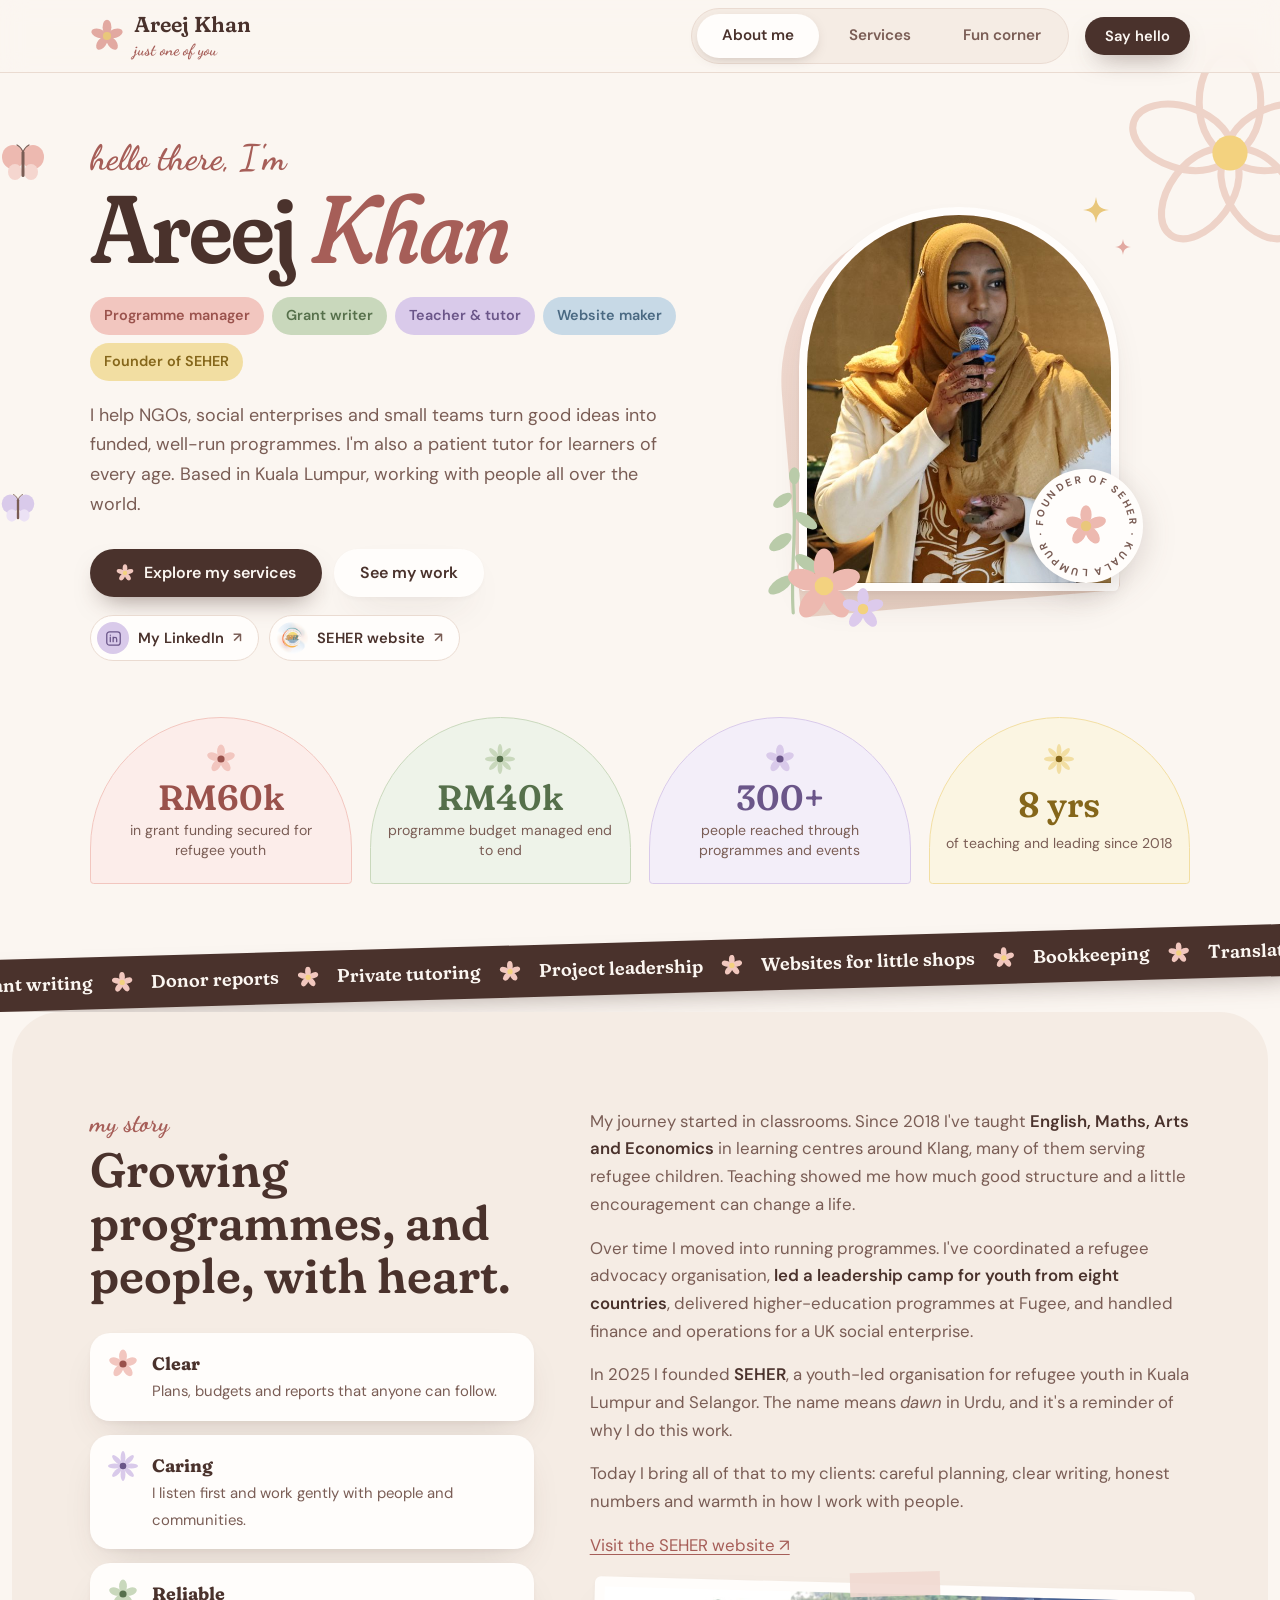
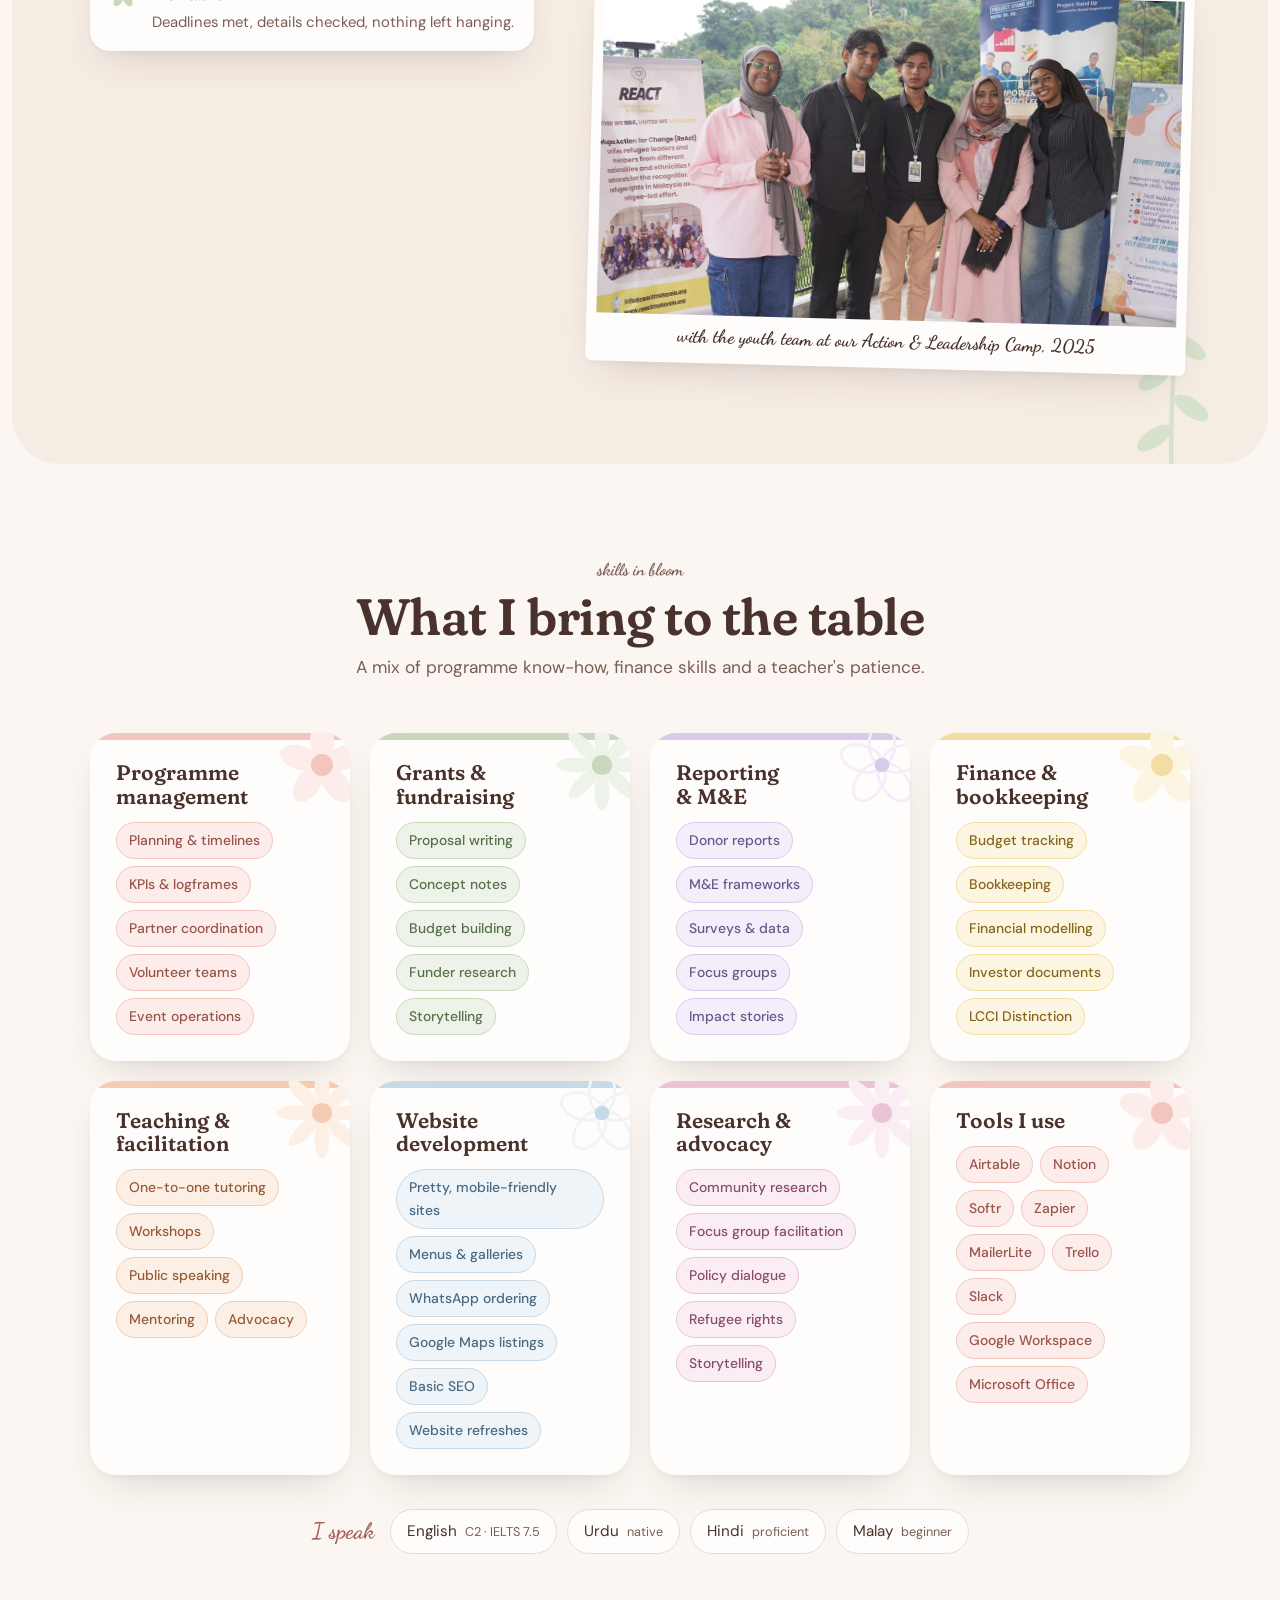
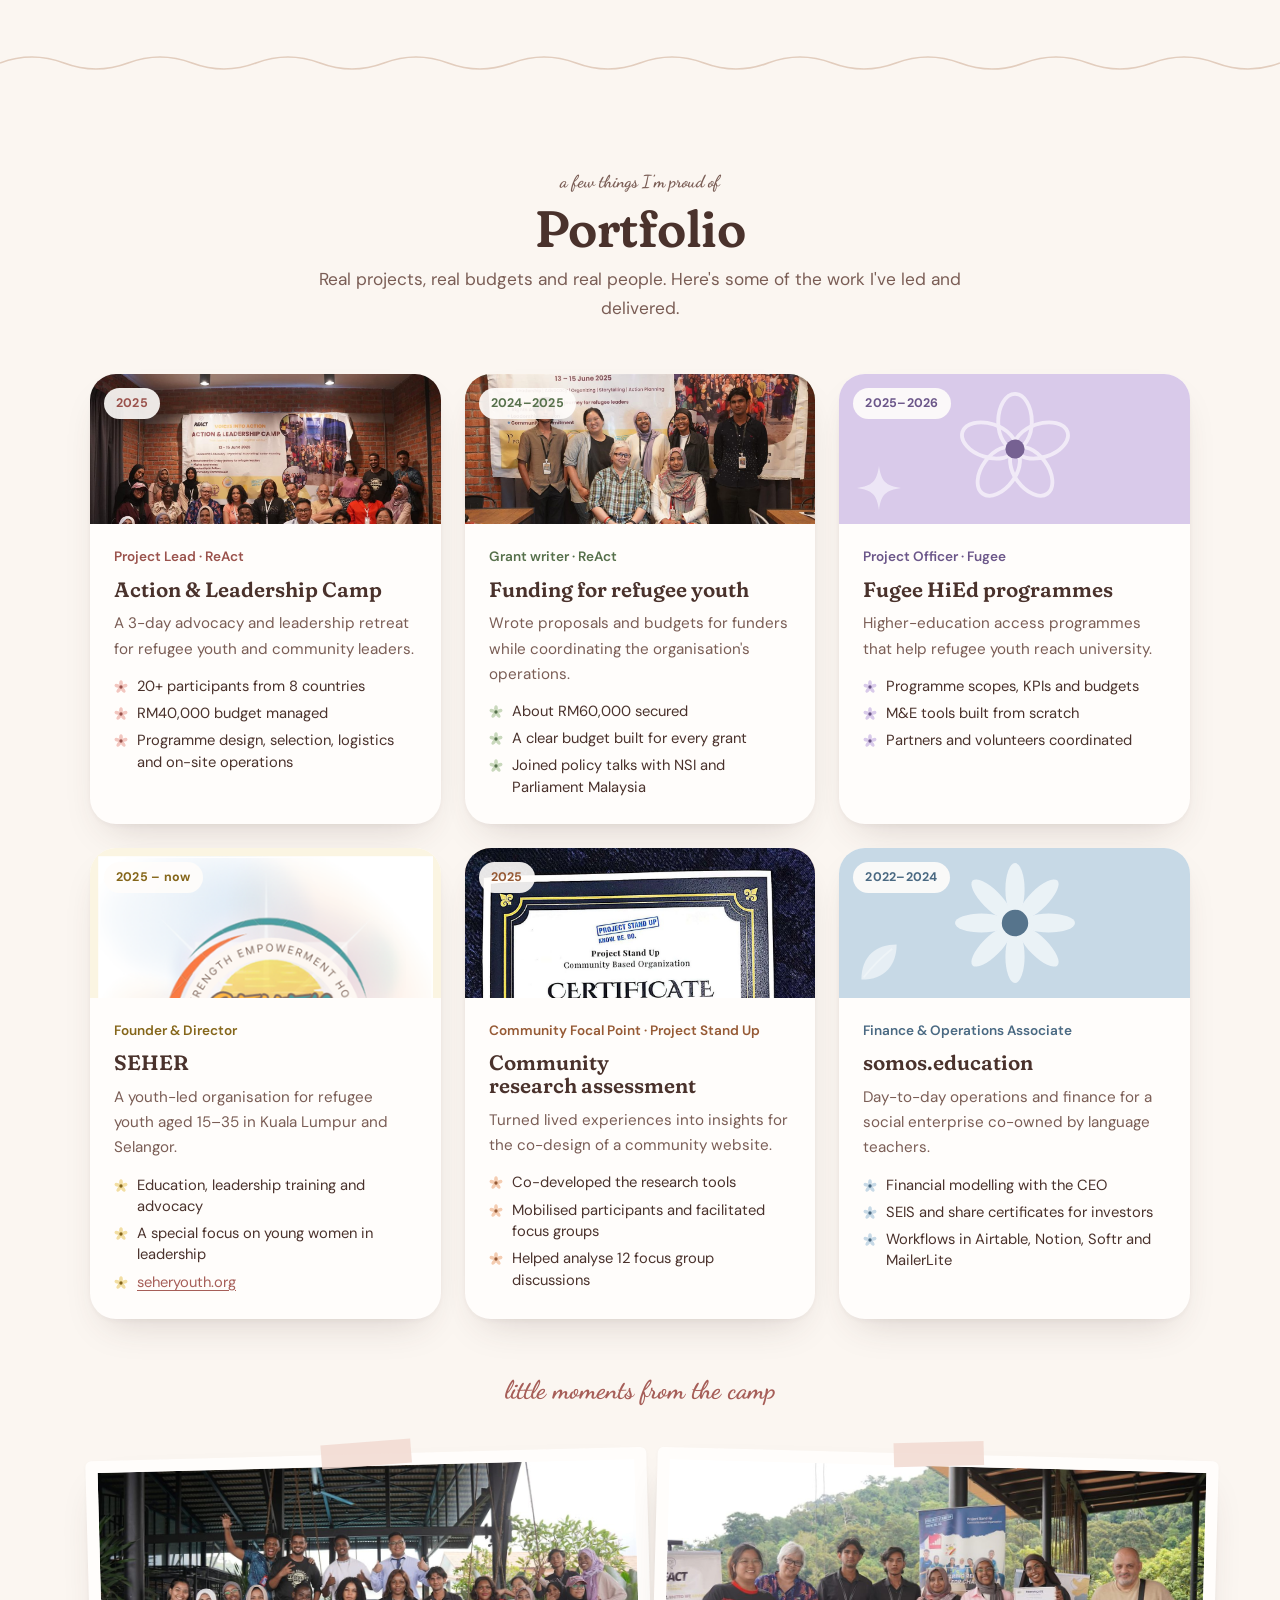
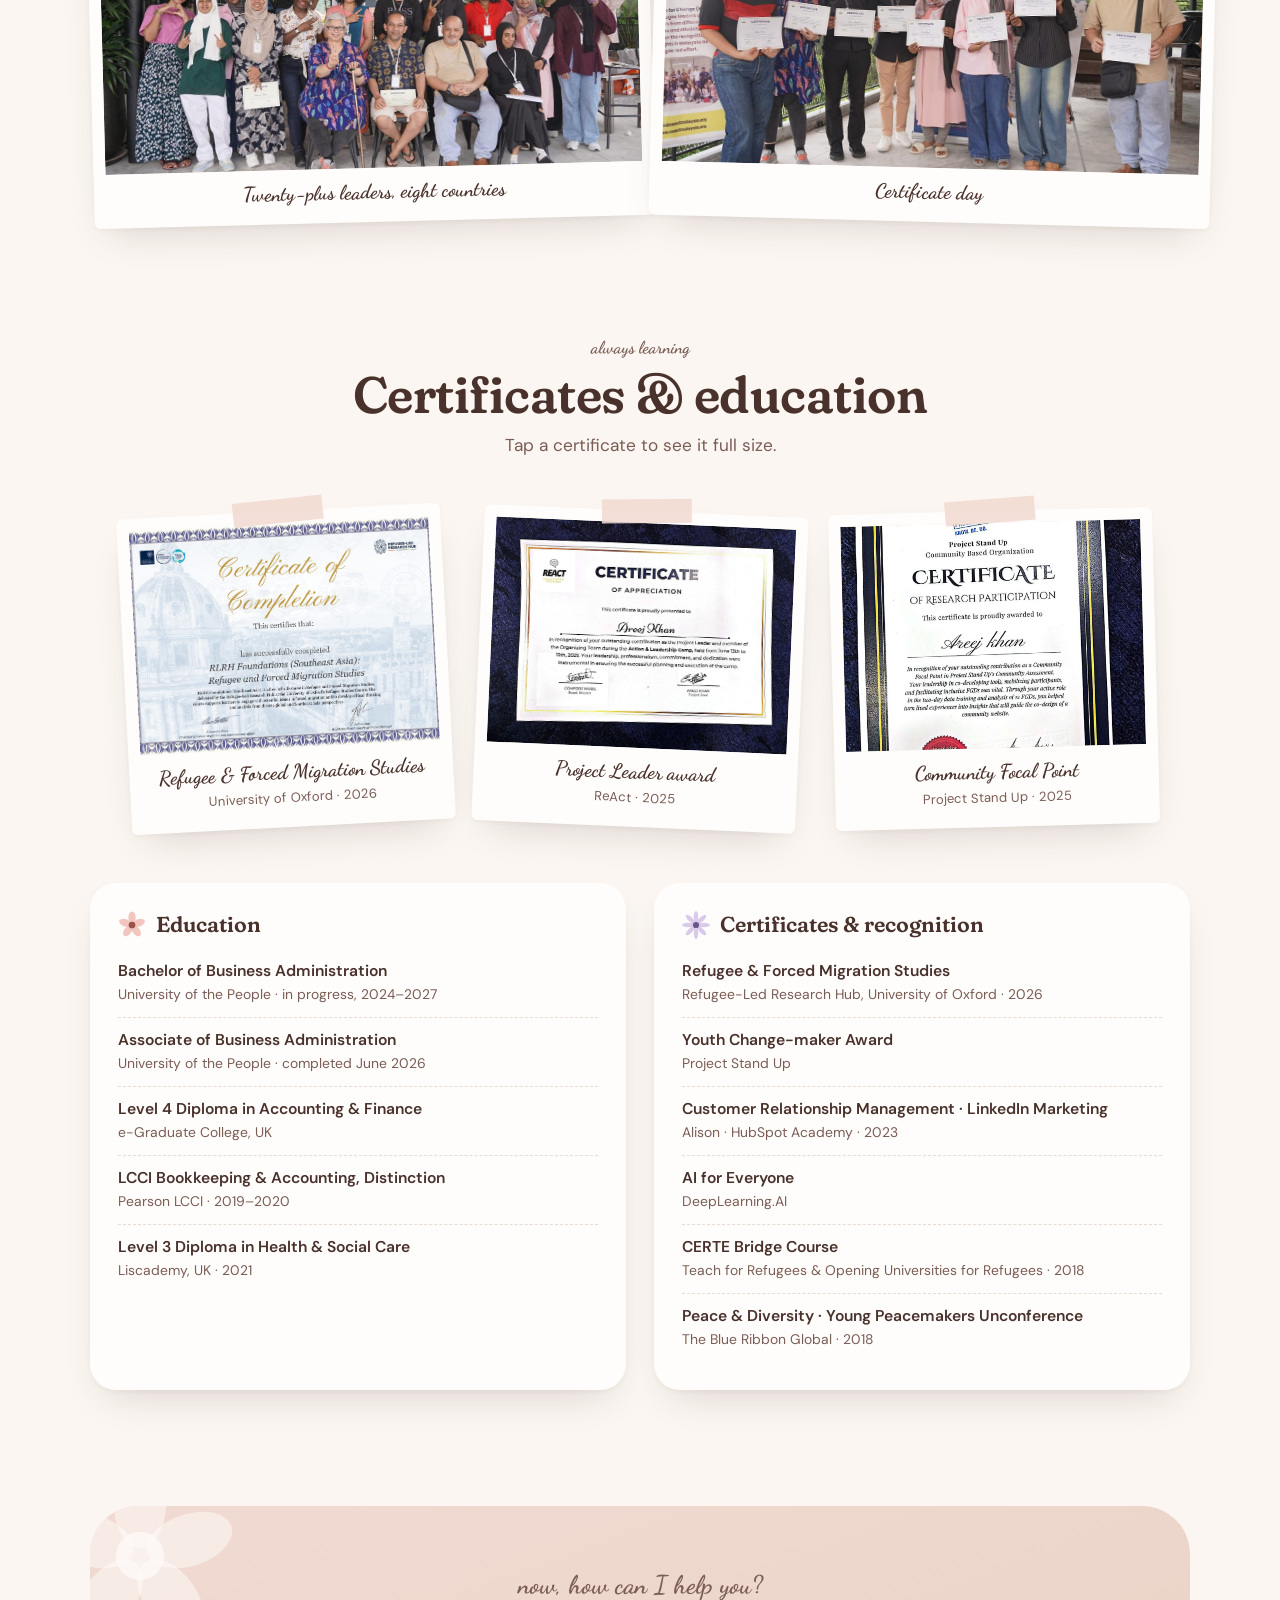
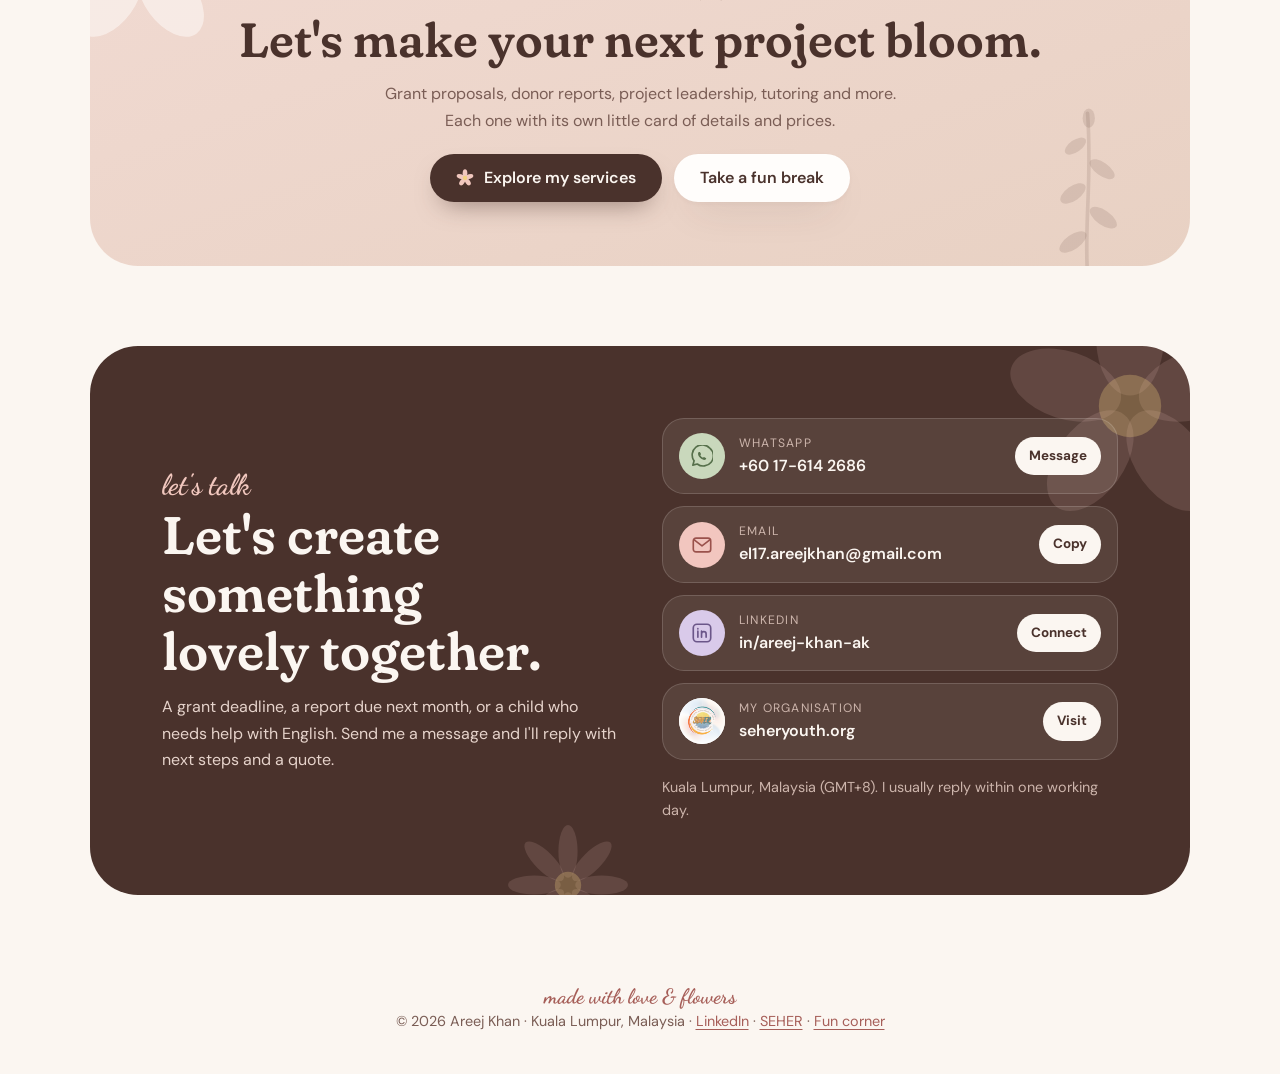
==== index.html @ bcd816f8 "Launch personal website: About, Services and Fun Corner Floral, nude-toned personal brand site with " ====
<!doctype html>
<html lang="en">
<head>
<meta charset="utf-8">
<meta name="viewport" content="width=device-width, initial-scale=1, viewport-fit=cover">
<title>Areej Khan</title>
<meta name="description" content="Areej Khan: programme manager, grant writer and tutor. Grant proposals, donor reports, contract project leadership, operations, websites and private tutoring. Based in Kuala Lumpur, working worldwide. Prices in RM and USD.">
<meta property="og:title" content="Areej Khan | Programmes, Proposals &amp; Tutoring">
<meta property="og:description" content="Grant proposals, donor reports, project leadership, websites and private tutoring. Prices in RM and USD.">
<meta property="og:image" content="https://helloonegirl.github.io/assets/areej-khan.jpg">
<meta property="og:url" content="https://helloonegirl.github.io/">
<link rel="icon" href="data:image/svg+xml,%3Csvg xmlns='http://www.w3.org/2000/svg' viewBox='0 0 100 100'%3E%3Cg fill='%23E2A9A1'%3E%3Cellipse cx='50' cy='24' rx='13' ry='22'/%3E%3Cellipse cx='50' cy='24' rx='13' ry='22' transform='rotate(72 50 50)'/%3E%3Cellipse cx='50' cy='24' rx='13' ry='22' transform='rotate(144 50 50)'/%3E%3Cellipse cx='50' cy='24' rx='13' ry='22' transform='rotate(216 50 50)'/%3E%3Cellipse cx='50' cy='24' rx='13' ry='22' transform='rotate(288 50 50)'/%3E%3C/g%3E%3Ccircle cx='50' cy='50' r='12' fill='%23F3D27F'/%3E%3C/svg%3E">
<link rel="preconnect" href="https://fonts.googleapis.com">
<link rel="preconnect" href="https://fonts.gstatic.com" crossorigin>
<link rel="stylesheet" href="https://fonts.googleapis.com/css2?family=DM+Sans:ital,opsz,wght@0,9..40,400;0,9..40,500;0,9..40,700;1,9..40,400&family=Dancing+Script:wght@500;700&family=Fraunces:ital,opsz,wght,SOFT@0,9..144,400..700,0..100;1,9..144,400..700,0..100&display=swap">
<style>
/* Layout: a two-page garden. Page one (About) reads like a soft personal journal: arch portrait,
   skills in bloom, portfolio cards. Page two (Services) is a floating bubble garden where each
   service has its own flower colour and opens into a petal-burst card with details and prices.
   One deliberate light, nude palette (single theme by choice). */
:root {
  color-scheme: light;
  --cream: #FBF6F1;
  --linen: #F5ECE4;
  --blush: #F1DAD2;
  --nude: #E8D1C3;
  --sand: #D8BCA8;
  --white: #FFFDFB;
  --cocoa: #4A322C;
  --cocoa-soft: #7A5D55;
  --rose-deep: #A65E58;
  --line: #EADBD1;
  --gold: #E9C77B;

  --font-display: "Fraunces", "Iowan Old Style", Georgia, serif;
  --font-script: "Dancing Script", "Segoe Script", "Brush Script MT", cursive;
  --font-body: "DM Sans", "Segoe UI", system-ui, -apple-system, sans-serif;

  --radius: 26px;
  --wrap: 1140px;
  --spring: cubic-bezier(.34, 1.56, .64, 1);
  --shadow: 0 2px 4px rgba(74, 50, 44, .04), 0 18px 40px -18px rgba(74, 50, 44, .22);
}
/* one colour family per service / skill */
.s-rose     { --c: #F2C6BF; --l: #FCEDEA; --d: #9A524C; }
.s-sage     { --c: #C9D8BC; --l: #EEF3E9; --d: #56704B; }
.s-lavender { --c: #D9CAEA; --l: #F3EEF9; --d: #6B5689; }
.s-butter   { --c: #F2DEA2; --l: #FBF5E2; --d: #85661A; }
.s-peach    { --c: #F4CCB1; --l: #FCEFE6; --d: #965A35; }
.s-sky      { --c: #C7D9E6; --l: #EEF4F8; --d: #4A6982; }
.s-mauve    { --c: #EAC3D6; --l: #FAEEF4; --d: #8A4B6B; }

*, *::before, *::after { box-sizing: border-box; }
[hidden] { display: none !important; }
html { scroll-behavior: smooth; scroll-padding-top: 90px; }
body {
  margin: 0; background: var(--cream); color: var(--cocoa);
  font: 400 1rem/1.65 var(--font-body); -webkit-font-smoothing: antialiased;
  overflow-x: hidden;
}
img { max-width: 100%; display: block; }
a { color: var(--rose-deep); text-underline-offset: 3px; }
h1, h2, h3, h4 { font-family: var(--font-display); font-variation-settings: "SOFT" 100; font-weight: 600; line-height: 1.1; margin: 0; text-wrap: balance; }
p { margin: 0; }
ul, ol { margin: 0; padding: 0; list-style: none; }
button { font: inherit; color: inherit; }
:focus-visible { outline: 3px solid var(--rose-deep); outline-offset: 3px; border-radius: 12px; }
.ic { width: 1em; height: 1em; display: inline-block; flex-shrink: 0; }

.wrap { max-width: var(--wrap); margin-inline: auto; padding-inline: 20px; position: relative; }
.section { padding-block: 96px; position: relative; }
.section, .hero, .contact { overflow-x: clip; }
.script { font-family: var(--font-script); font-weight: 700; color: var(--rose-deep); font-size: 1.6rem; line-height: 1.2; }
.head { display: grid; gap: 8px; justify-items: center; text-align: center; max-width: 680px; margin: 0 auto 52px; }
.head h2 { font-size: clamp(2.1rem, 4.4vw, 3.2rem); letter-spacing: -.01em; }
.head p { color: var(--cocoa-soft); font-size: 1.08rem; }
.head .tiny-flowers { display: flex; gap: 6px; color: var(--sand); font-size: 14px; margin-top: 6px; }

.btn {
  display: inline-flex; align-items: center; gap: 10px; padding: 15px 26px; border-radius: 999px;
  font: 600 1rem/1 var(--font-body); text-decoration: none; border: 0; cursor: pointer;
  transition: transform .35s var(--spring), box-shadow .3s ease, background-color .3s ease;
}
.btn:hover { transform: translateY(-3px) scale(1.03); }
.btn-dark { background: var(--cocoa); color: var(--cream); box-shadow: 0 12px 26px -12px rgba(74, 50, 44, .6); }
.btn-soft { background: var(--blush); color: var(--cocoa); }
.btn-white { background: var(--white); color: var(--cocoa); box-shadow: var(--shadow); }
.btn .ic { font-size: 18px; transition: transform .6s var(--spring); }
.btn:hover .ic { transform: rotate(144deg); }

/* ---------- falling petals ---------- */
.petals { position: fixed; inset: 0; pointer-events: none; overflow: hidden; z-index: 0; }
.petals span {
  position: absolute; top: -40px; left: var(--x); width: var(--s); height: var(--s);
  background: var(--pc, #EBC1B8); border-radius: 80% 0 80% 0; opacity: .55;
  animation: fall var(--t) linear var(--dl) infinite;
}
@keyframes fall {
  0% { transform: translate(0, 0) rotate(0); }
  50% { transform: translate(var(--drift), 55vh) rotate(260deg); }
  100% { transform: translate(0, 112vh) rotate(540deg); }
}
.page { position: relative; z-index: 1; }

/* ---------- header ---------- */
.site-header {
  position: sticky; top: env(safe-area-inset-top, 0px); z-index: 30;
  background: rgba(251, 246, 241, .82); backdrop-filter: blur(12px) saturate(140%); -webkit-backdrop-filter: blur(12px) saturate(140%);
  border-bottom: 1px solid var(--line);
}
.header-row { display: flex; align-items: center; gap: 16px; min-height: 72px; }
.logo { display: flex; align-items: center; gap: 10px; text-decoration: none; color: var(--cocoa); margin-right: auto; }
.logo .ic { font-size: 34px; color: #E2A9A1; --center: var(--gold); transition: transform .8s var(--spring); }
.logo:hover .ic { transform: rotate(144deg); }
.logo b { font: 600 1.35rem/1 var(--font-display); font-variation-settings: "SOFT" 100; }
.logo small { display: block; font: 700 1rem/1 var(--font-script); color: var(--rose-deep); margin-top: 2px; }
.toggle {
  position: relative; display: grid; grid-template-columns: repeat(3, 1fr); padding: 5px; border-radius: 999px;
  background: var(--linen); border: 1px solid var(--line);
}
.toggle::before {
  content: ""; position: absolute; top: 5px; bottom: 5px; left: 5px; width: calc((100% - 10px) / 3); border-radius: 999px;
  background: var(--white); box-shadow: 0 4px 14px -6px rgba(74, 50, 44, .35); transition: transform .5s var(--spring);
}
.toggle[data-active="services"]::before { transform: translateX(100%); }
.toggle[data-active="play"]::before { transform: translateX(200%); }
.toggle a {
  position: relative; z-index: 1; text-align: center; padding: 9px 22px; border-radius: 999px;
  text-decoration: none; color: var(--cocoa-soft); font-weight: 600; font-size: .95rem; white-space: nowrap;
}
.toggle a[aria-current="page"] { color: var(--cocoa); }
.header-cta { padding: 12px 20px; font-size: .92rem; }

/* ---------- shared decorations ---------- */
.deco { position: absolute; pointer-events: none; }
.sway { animation: sway 7s ease-in-out infinite; transform-origin: bottom center; }
@keyframes sway { 50% { transform: rotate(6deg); } }
.spin-slow { animation: spin 40s linear infinite; }
@keyframes spin { to { transform: rotate(360deg); } }
.twinkle { animation: twinkle 2.8s ease-in-out infinite; }
@keyframes twinkle { 0%, 100% { transform: scale(.6); opacity: .4; } 50% { transform: scale(1.1); opacity: 1; } }
.wave { display: block; width: 100%; height: 26px; color: var(--sand); opacity: .7; }

/* ---------- views ---------- */
.view.entering { animation: viewIn .7s var(--spring); }
@keyframes viewIn { from { opacity: .2; transform: translateY(26px); } to { opacity: 1; transform: none; } }

/* ---------- hero ---------- */
.hero { padding-block: 64px 40px; position: relative; }
.hero-grid { display: grid; grid-template-columns: minmax(0, 1.12fr) minmax(0, .88fr); gap: 48px; align-items: center; }
.hero .script { font-size: 2.2rem; }
.hero h1 { font-size: clamp(3.2rem, 8vw, 6rem); letter-spacing: -.02em; line-height: .98; margin-top: 2px; }
.hero h1 em { font-style: italic; color: var(--rose-deep); font-weight: 500; }
.roles { display: flex; flex-wrap: wrap; gap: 8px; margin-block: 22px 20px; }
.roles span { padding: 7px 14px; border-radius: 999px; background: var(--c); color: var(--d); font-weight: 600; font-size: .9rem; }
.hero-lede { font-size: 1.12rem; color: var(--cocoa-soft); max-width: 52ch; }
.hero-actions { display: flex; flex-wrap: wrap; gap: 12px; margin-top: 30px; }
.links-row { display: flex; flex-wrap: wrap; gap: 10px; margin-top: 18px; }
.link-pill {
  display: inline-flex; align-items: center; gap: 9px; padding: 6px 16px 6px 6px; border-radius: 999px;
  background: var(--white); border: 1px solid var(--line); color: var(--cocoa); text-decoration: none;
  font-weight: 600; font-size: .92rem; transition: transform .35s var(--spring), box-shadow .3s ease;
}
.link-pill:hover { transform: translateY(-2px); box-shadow: var(--shadow); }
.link-pill .dot { width: 32px; height: 32px; border-radius: 50%; display: grid; place-items: center; background: var(--c); color: var(--d); }
.link-pill .dot svg { width: 17px; height: 17px; }
.link-pill img { width: 32px; height: 32px; border-radius: 50%; object-fit: contain; background: var(--white); }
.link-pill .arrow { color: var(--cocoa-soft); font-size: .85rem; }
.story-photo { position: relative; margin: 8px 0 0; background: var(--white); padding: 10px 10px 14px; border-radius: 6px; box-shadow: var(--shadow); transform: rotate(1.5deg); }
.story-photo .tape { position: absolute; top: -12px; left: 50%; width: 90px; height: 24px; transform: translateX(-50%) rotate(-3deg); background: rgba(241, 218, 210, .9); }
.story-photo img { width: 100%; aspect-ratio: 16 / 9; object-fit: cover; }
.story-photo figcaption { font: 700 1.15rem/1.3 var(--font-script); color: var(--cocoa); text-align: center; margin-top: 10px; }

.arch-wrap { position: relative; width: min(100%, 360px); margin-inline: auto; padding: 20px; }
.arch-back {
  position: absolute; inset: 20px; border-radius: 999px 999px 34px 34px;
  background: linear-gradient(170deg, var(--blush), var(--nude)); transform: rotate(-5deg) translate(-16px, 12px);
}
.arch {
  position: relative; aspect-ratio: 5 / 6; border-radius: 999px 999px 34px 34px; overflow: hidden;
  border: 8px solid var(--white); box-shadow: var(--shadow); background: var(--blush);
}
.arch img { width: 100%; height: 100%; object-fit: cover; object-position: 50% 30%; }
.sticker { position: absolute; right: -6px; bottom: 26px; width: 118px; height: 118px; filter: drop-shadow(0 8px 16px rgba(74, 50, 44, .18)); }
.sticker .ring { transform-origin: 60px 60px; animation: spin 18s linear infinite; }

.blooms { display: grid; grid-template-columns: repeat(4, minmax(0, 1fr)); gap: 18px; margin-top: 56px; }
.bloom-stat {
  display: grid; justify-items: center; text-align: center; gap: 6px; padding: 26px 16px 22px;
  background: var(--l); border: 1.5px solid var(--c); border-radius: 999px 999px 28px 28px;
  transition: transform .45s var(--spring);
}
.bloom-stat:hover { transform: translateY(-6px) rotate(-1.5deg); }
.bloom-stat .ic { font-size: 30px; color: var(--c); --center: var(--d); }
.bloom-stat b { font: 600 clamp(1.6rem, 3vw, 2.2rem)/1 var(--font-display); font-variation-settings: "SOFT" 100; color: var(--d); }
.bloom-stat span { font-size: .88rem; color: var(--cocoa-soft); line-height: 1.4; }

/* ---------- story ---------- */
.story { background: var(--linen); border-radius: 48px; margin-inline: 12px; overflow: hidden; }
.story-grid { display: grid; grid-template-columns: minmax(0, .85fr) minmax(0, 1.15fr); gap: 56px; align-items: start; }
.story h2 { font-size: clamp(2.1rem, 4vw, 3rem); margin-top: 6px; }
.story-text { display: grid; gap: 16px; color: var(--cocoa-soft); font-size: 1.05rem; }
.story-text strong { color: var(--cocoa); font-weight: 600; }
.values { display: grid; gap: 14px; margin-top: 30px; }
.value { display: flex; gap: 14px; align-items: flex-start; background: var(--white); padding: 16px 18px; border-radius: 20px; box-shadow: var(--shadow); }
.value .ic { font-size: 30px; color: var(--c); --center: var(--d); }
.value b { display: block; font-family: var(--font-display); font-variation-settings: "SOFT" 100; font-size: 1.12rem; }
.value span { font-size: .93rem; color: var(--cocoa-soft); }

/* ---------- skills ---------- */
.skills-grid { display: grid; grid-template-columns: repeat(4, minmax(0, 1fr)); gap: 20px; }
.skill {
  position: relative; background: var(--white); border-radius: var(--radius); padding: 28px 26px 26px;
  box-shadow: var(--shadow); overflow: hidden; transition: transform .45s var(--spring), box-shadow .3s ease; min-width: 0;
}
.skill::before { content: ""; position: absolute; inset: 0 0 auto 0; height: 7px; background: var(--c); }
.skill { transition: transform .45s var(--spring), box-shadow .3s ease, background-color .5s ease; }
.skill:hover { transform: translateY(-8px) rotate(-.6deg); box-shadow: 0 26px 50px -24px rgba(74, 50, 44, .35); background: var(--l); }
.skill .corner { position: absolute; right: -18px; top: -14px; font-size: 92px; color: var(--l); --center: var(--c); transition: transform 1s var(--spring), color .5s ease; }
.skill:hover .corner { transform: rotate(144deg) scale(1.55); color: var(--c); --center: var(--d); }
.skill::after { /* a second little flower that blooms open in the bottom corner */
  content: ""; position: absolute; left: 14px; bottom: 12px; width: 26px; height: 26px; border-radius: 50%;
  background: radial-gradient(circle, var(--gold) 0 22%, transparent 24%), conic-gradient(from 0deg, var(--c) 0 12%, transparent 12% 20%, var(--c) 20% 32%, transparent 32% 40%, var(--c) 40% 52%, transparent 52% 60%, var(--c) 60% 72%, transparent 72% 80%, var(--c) 80% 92%, transparent 92%);
  scale: 0; rotate: -90deg; transition: scale .6s var(--spring), rotate .8s var(--spring);
}
.skill:hover::after { scale: 1; rotate: 0deg; }
.skill:hover .chips span { animation: chipPop .55s var(--spring) backwards; animation-delay: calc(var(--k, 0) * 45ms); }
@keyframes chipPop { 0% { scale: .85; } 60% { scale: 1.1; } 100% { scale: 1; } }
.skill h3 { padding-right: 34px; }
.skill h3 { position: relative; font-size: 1.32rem; margin-bottom: 14px; color: var(--cocoa); }
.chips { position: relative; display: flex; flex-wrap: wrap; gap: 7px; }
.chips span { padding: 6px 12px; border-radius: 999px; background: var(--l); color: var(--d); font-size: .87rem; font-weight: 500; border: 1px solid var(--c); }
.langs { display: flex; flex-wrap: wrap; justify-content: center; gap: 10px; margin-top: 34px; align-items: center; }
.langs .script { font-size: 1.4rem; margin-right: 6px; }
.lang { padding: 9px 16px; border-radius: 999px; background: var(--white); border: 1px solid var(--line); font-size: .95rem; }
.lang small { color: var(--cocoa-soft); margin-left: 4px; }

/* ---------- portfolio ---------- */
.folio-grid { display: grid; grid-template-columns: repeat(3, minmax(0, 1fr)); gap: 24px; }
.work {
  background: var(--white); border-radius: var(--radius); overflow: hidden; box-shadow: var(--shadow);
  display: flex; flex-direction: column; transition: transform .45s var(--spring); min-width: 0;
}
.work:hover { transform: translateY(-6px) rotate(-.4deg); }
.work-top { position: relative; height: 150px; background: var(--c); overflow: hidden; display: grid; place-items: center; }
.work-top img { width: 100%; height: 100%; object-fit: cover; }
.work-top .ic { font-size: 120px; color: var(--l); --center: var(--d); opacity: .9; transition: transform 1.2s var(--spring); }
.work:hover .work-top .ic { transform: rotate(72deg); }
.work-top .ic.small { position: absolute; font-size: 44px; left: 18px; bottom: 14px; opacity: .8; }
.work-top.logo-top { background: var(--l); }
.work-top.logo-top img { object-fit: contain; padding: 8px; }
.moments { display: grid; grid-template-columns: repeat(2, minmax(0, 1fr)); gap: 26px; margin-top: 48px; }
.moments .polaroid { width: 100%; }
.moments .polaroid .pic { aspect-ratio: 16 / 9; }
.moments-head { text-align: center; margin-top: 56px; }
.work-top button { all: unset; cursor: zoom-in; position: absolute; inset: 0; }
.work-top button:focus-visible { outline: 3px solid var(--d); outline-offset: -6px; border-radius: 18px; }
.work-tag {
  position: absolute; left: 14px; top: 14px; padding: 5px 12px; border-radius: 999px;
  background: rgba(255, 253, 251, .9); color: var(--d); font-size: .78rem; font-weight: 700; letter-spacing: .02em;
}
.work-body { padding: 22px 24px 26px; display: grid; gap: 10px; align-content: start; flex: 1; }
.work-body .role { font-size: .85rem; color: var(--d); font-weight: 600; }
.work-body h3 { font-size: 1.3rem; }
.work-body p { color: var(--cocoa-soft); font-size: .95rem; }
.outcomes { display: grid; gap: 6px; margin-top: 4px; }
.outcomes li { display: flex; gap: 9px; font-size: .92rem; line-height: 1.45; }
.outcomes li .ic { font-size: 14px; margin-top: 4px; color: var(--c); --center: var(--d); }

/* ---------- credentials ---------- */
.polaroids { display: flex; justify-content: center; flex-wrap: wrap; gap: 30px; margin-bottom: 56px; }
.polaroid {
  all: unset; cursor: zoom-in; position: relative; width: min(100%, 300px); background: var(--white);
  padding: 12px 12px 18px; box-shadow: var(--shadow); border-radius: 6px; transform: rotate(var(--r));
  transition: transform .5s var(--spring);
}
.polaroid:hover, .polaroid:focus-visible { transform: rotate(0) scale(1.05); z-index: 2; }
.polaroid:focus-visible { outline: 3px solid var(--rose-deep); outline-offset: 4px; }
.polaroid .tape { position: absolute; top: -12px; left: 50%; width: 90px; height: 24px; transform: translateX(-50%) rotate(-3deg); background: rgba(241, 218, 210, .85); }
.polaroid .pic { aspect-ratio: 4 / 3; overflow: hidden; background: var(--linen); }
.polaroid .pic img { width: 100%; height: 100%; object-fit: cover; }
.polaroid b { display: block; margin-top: 12px; font: 700 1.25rem/1.2 var(--font-script); color: var(--cocoa); text-align: center; }
.polaroid small { display: block; text-align: center; color: var(--cocoa-soft); font-size: .82rem; margin-top: 3px; }
.cred-cols { display: grid; grid-template-columns: repeat(2, minmax(0, 1fr)); gap: 28px; }
.cred-box { background: var(--white); border-radius: var(--radius); padding: 28px; box-shadow: var(--shadow); min-width: 0; }
.cred-box h3 { display: flex; align-items: center; gap: 10px; font-size: 1.35rem; margin-bottom: 10px; }
.cred-box h3 .ic { font-size: 28px; color: var(--c); --center: var(--d); }
.cred-box li { padding-block: 11px; border-bottom: 1px dashed var(--line); display: grid; gap: 1px; }
.cred-box li:last-child { border-bottom: 0; }
.cred-box li b { font-weight: 600; font-size: .98rem; line-height: 1.4; }
.cred-box li span { font-size: .87rem; color: var(--cocoa-soft); }

.cta-card {
  position: relative; text-align: center; display: grid; justify-items: center; gap: 14px;
  background: linear-gradient(160deg, var(--blush), var(--nude)); border-radius: 48px; padding: 64px 24px; overflow: hidden;
}
.cta-card h2 { font-size: clamp(2rem, 4.2vw, 3rem); }
.cta-card p { color: var(--cocoa-soft); max-width: 48ch; }

/* ---------- services: bubble garden ---------- */
.garden { position: relative; display: flex; flex-wrap: wrap; justify-content: center; gap: 22px 34px; max-width: 1040px; margin-inline: auto; padding-block: 20px 40px; }
.bubble-wrap { animation: float 6s ease-in-out infinite; animation-delay: var(--dl); }
.bubble-wrap:nth-child(even) { margin-top: 56px; }
@keyframes float { 50% { transform: translateY(-14px); } }
.bubble {
  all: unset; box-sizing: border-box; cursor: pointer; position: relative; width: var(--size); aspect-ratio: 1; border-radius: 50%;
  display: grid; place-content: center; justify-items: center; text-align: center; gap: 6px; padding: 26px;
  background: radial-gradient(circle at 32% 26%, var(--l) 0%, var(--c) 62%, color-mix(in srgb, var(--c) 80%, var(--d)) 100%);
  box-shadow: inset 0 -10px 24px rgba(255, 255, 255, .35), 0 22px 40px -18px color-mix(in srgb, var(--d) 60%, transparent);
  border: 2px solid rgba(255, 255, 255, .7);
  transition: transform .55s var(--spring), box-shadow .4s ease;
}
.bubble::before { /* glossy highlight */
  content: ""; position: absolute; top: 12%; left: 20%; width: 26%; height: 14%; border-radius: 50%;
  background: rgba(255, 255, 255, .65); transform: rotate(-30deg); filter: blur(1px);
}
.bubble::after { /* dashed halo that appears on hover */
  content: ""; position: absolute; inset: -12px; border-radius: 50%; border: 2px dashed var(--c);
  opacity: 0; transform: scale(.9); transition: opacity .4s ease, transform .55s var(--spring);
  animation: spin 14s linear infinite;
}
.bubble:hover, .bubble:focus-visible { transform: scale(1.13) rotate(-3deg); box-shadow: inset 0 -10px 24px rgba(255, 255, 255, .35), 0 34px 60px -20px color-mix(in srgb, var(--d) 70%, transparent); z-index: 3; }
.bubble:hover::after, .bubble:focus-visible::after { opacity: 1; transform: scale(1); }
.bubble:focus-visible { outline: none; }
.bubble .flower { font-size: 52px; color: var(--white); --center: var(--d); transition: transform .9s var(--spring); filter: drop-shadow(0 4px 6px rgba(74, 50, 44, .15)); }
.bubble:hover .flower { transform: rotate(144deg) scale(1.12); }
.bubble .name { font: 600 1.24rem/1.15 var(--font-display); font-variation-settings: "SOFT" 100; color: var(--cocoa); max-width: 12ch; }
.bubble .from { font-size: .82rem; font-weight: 700; color: var(--d); background: rgba(255, 253, 251, .75); padding: 4px 11px; border-radius: 999px; }
.bubble .peek {
  font-size: .82rem; line-height: 1.35; color: var(--cocoa); max-width: 17ch; max-height: 0; opacity: 0; overflow: hidden;
  transition: max-height .45s ease, opacity .35s ease;
}
.bubble:hover .peek, .bubble:focus-visible .peek { max-height: 5em; opacity: 1; }
.bubble .spark { position: absolute; font-size: 18px; color: var(--d); opacity: 0; transition: opacity .3s ease; }
.bubble .spark.a { top: 6%; right: 14%; }
.bubble .spark.b { bottom: 12%; left: 8%; font-size: 13px; }
.bubble:hover .spark { opacity: .8; animation: twinkle 1.6s ease-in-out infinite; }
.bubble:hover .spark.b { animation-delay: .5s; }
.garden-hint { text-align: center; font: 700 1.3rem/1.3 var(--font-script); color: var(--cocoa-soft); }

.community {
  display: flex; gap: 14px; align-items: center; max-width: 720px; margin: 10px auto 0; padding: 16px 22px;
  border-radius: 999px; background: var(--white); box-shadow: var(--shadow); font-size: .97rem;
}
.community .ic { font-size: 30px; color: #E8B7AE; --center: var(--gold); }

.steps { display: grid; grid-template-columns: repeat(4, minmax(0, 1fr)); gap: 22px; }
.step { position: relative; background: var(--white); border-radius: var(--radius); padding: 30px 22px 24px; text-align: center; box-shadow: var(--shadow); display: grid; gap: 8px; justify-items: center; min-width: 0; }
.step-num { position: relative; width: 64px; height: 64px; display: grid; place-items: center; margin-bottom: 6px; }
.step-num .ic { position: absolute; inset: 0; width: 100%; height: 100%; color: var(--c); --center: var(--l); }
.step-num b { position: relative; font: 600 1.15rem/1 var(--font-display); color: var(--d); }
.step h3 { font-size: 1.18rem; }
.step p { font-size: .93rem; color: var(--cocoa-soft); }
.terms { display: flex; flex-wrap: wrap; justify-content: center; gap: 10px; margin-top: 30px; }
.terms span { padding: 9px 16px; border-radius: 999px; background: var(--linen); border: 1px solid var(--line); font-size: .92rem; }
.terms b { font-weight: 700; }

/* ---------- service modal ---------- */
dialog.svc {
  padding: 0; border: 0; background: transparent; width: min(660px, calc(100vw - 24px)); max-width: none;
  max-height: none; overflow: visible; color: var(--cocoa);
}
dialog.svc::backdrop { background: rgba(74, 50, 44, .38); backdrop-filter: blur(5px); -webkit-backdrop-filter: blur(5px); }
dialog.svc[open] .svc-card { animation: popIn .6s var(--spring); }
dialog.svc[open]::backdrop { animation: fadeIn .3s ease; }
@keyframes popIn { from { opacity: 0; transform: scale(.6) translateY(40px) rotate(-3deg); } to { opacity: 1; transform: none; } }
@keyframes fadeIn { from { opacity: 0; } }
.svc-card { position: relative; background: var(--white); border-radius: 34px; max-height: min(88vh, 820px); overflow: auto; box-shadow: 0 40px 80px -30px rgba(74, 50, 44, .5); overscroll-behavior: contain; }
.svc-head { position: relative; padding: 34px 34px 28px; background: radial-gradient(circle at 85% 0%, var(--l), var(--c) 75%); overflow: hidden; }
.svc-head .big { position: absolute; right: -30px; top: -30px; font-size: 180px; color: rgba(255, 253, 251, .55); --center: rgba(255, 253, 251, .8); animation: spin 30s linear infinite; }
.svc-head .sprig { position: absolute; right: 120px; bottom: -12px; font-size: 70px; color: var(--d); opacity: .35; }
.svc-head .script { position: relative; color: var(--d); font-size: 1.45rem; }
.svc-head h3 { position: relative; font-size: clamp(1.9rem, 5vw, 2.5rem); margin-top: 2px; max-width: 15ch; }
.svc-head p.tag { position: relative; margin-top: 10px; color: var(--cocoa); max-width: 42ch; }
.svc-close {
  all: unset; cursor: pointer; position: absolute; right: 18px; top: 18px; z-index: 2; width: 42px; height: 42px; border-radius: 50%;
  display: grid; place-items: center; background: rgba(255, 253, 251, .85); font-size: 22px; line-height: 1; transition: transform .4s var(--spring);
}
.svc-close:hover { transform: rotate(90deg) scale(1.08); }
.svc-close:focus-visible { outline: 3px solid var(--d); }
.tabs { display: flex; gap: 8px; padding: 18px 34px 0; position: sticky; top: 0; background: var(--white); z-index: 1; padding-bottom: 14px; border-bottom: 1px solid var(--line); }
.tab {
  all: unset; cursor: pointer; padding: 10px 20px; border-radius: 999px; font-weight: 600; font-size: .95rem; color: var(--cocoa-soft);
  background: var(--linen); transition: background-color .3s ease, transform .35s var(--spring);
}
.tab:hover { transform: translateY(-2px); }
.tab[aria-selected="true"] { background: var(--c); color: var(--d); }
.tab:focus-visible { outline: 3px solid var(--d); }
.panel { padding: 24px 34px 8px; display: grid; gap: 20px; }
.panel .intro { color: var(--cocoa-soft); font-size: 1.02rem; }
.panel h4 { font-size: 1.1rem; margin-bottom: 8px; }
.incl { display: grid; gap: 8px; }
.incl li { display: flex; gap: 10px; font-size: .96rem; }
.incl li .ic { font-size: 16px; margin-top: 4px; color: var(--c); --center: var(--d); }
.infos { display: grid; grid-template-columns: repeat(auto-fit, minmax(min(100%, 220px), 1fr)); gap: 12px; }
.info { background: var(--l); border: 1.5px solid var(--c); border-radius: 20px; padding: 16px 18px; display: grid; gap: 4px; }
.info b { font-family: var(--font-display); font-variation-settings: "SOFT" 100; font-size: 1.1rem; color: var(--d); }
.info small { font-weight: 700; font-size: .78rem; letter-spacing: .06em; text-transform: uppercase; color: var(--cocoa-soft); }
.info p { font-size: .93rem; }
.see-prices { all: unset; cursor: pointer; justify-self: start; font-weight: 700; color: var(--d); border-bottom: 2px dotted var(--d); padding-bottom: 2px; }
.see-prices:focus-visible { outline: 3px solid var(--d); }
.price-group h4 { display: flex; align-items: center; gap: 8px; }
.price-group h4 .ic { font-size: 20px; color: var(--c); --center: var(--d); }
.price-row { display: grid; grid-template-columns: minmax(0, 1fr) auto; gap: 14px; padding-block: 12px; border-bottom: 1px dashed var(--line); align-items: start; }
.price-row:last-child { border-bottom: 0; }
.price-row b { font-weight: 600; }
.price-row .note { display: block; font-size: .87rem; color: var(--cocoa-soft); margin-top: 2px; }
.price-row .amt { text-align: right; white-space: nowrap; }
.price-row .amt strong { display: block; font: 600 1.3rem/1.1 var(--font-display); font-variation-settings: "SOFT" 100; color: var(--d); font-variant-numeric: tabular-nums; }
.price-row .amt small { font-size: .8rem; color: var(--cocoa-soft); }
.perks { display: flex; flex-wrap: wrap; gap: 8px; }
.perks span { padding: 7px 13px; border-radius: 999px; background: var(--l); border: 1px solid var(--c); color: var(--d); font-size: .88rem; font-weight: 600; }
.svc-foot { display: flex; flex-wrap: wrap; gap: 12px 18px; align-items: center; justify-content: space-between; padding: 22px 34px 30px; }
.svc-foot small { color: var(--cocoa-soft); font-size: .86rem; }
.svc-foot .btn { background: var(--d); color: var(--white); }
.burst { position: absolute; left: 50%; top: 70px; width: 0; height: 0; pointer-events: none; z-index: 5; }
.burst i {
  position: absolute; left: -7px; top: -7px; width: 14px; height: 14px; border-radius: 80% 0 80% 0; background: var(--bc);
  animation: burst 1s cubic-bezier(.2, .7, .3, 1) forwards;
}
@keyframes burst {
  from { transform: rotate(var(--a)) translateY(0) scale(.3); opacity: 1; }
  to { transform: rotate(var(--a)) translateY(calc(var(--dist) * -1)) rotate(200deg) scale(1); opacity: 0; }
}

/* ---------- contact ---------- */
.contact { padding-block: 40px 90px; }
.contact-card {
  position: relative; overflow: hidden; border-radius: 48px; padding: clamp(40px, 6vw, 72px);
  background: var(--cocoa); color: var(--cream); display: grid; grid-template-columns: minmax(0, 1fr) minmax(0, 1fr); gap: 44px; align-items: center;
}
.contact-card .script { color: #F1C7BE; font-size: 1.8rem; }
.contact-card h2 { font-size: clamp(2.1rem, 4.4vw, 3.3rem); margin-top: 4px; }
.contact-card p.lede { color: #E6D3CB; margin-top: 14px; max-width: 42ch; }
.contact-card .deco-flower { position: absolute; color: rgba(241, 199, 190, .14); --center: rgba(233, 199, 123, .3); }
.channels { position: relative; display: grid; gap: 12px; }
.channel {
  display: grid; grid-template-columns: 46px minmax(0, 1fr) auto; gap: 14px; align-items: center;
  padding: 14px 16px; border-radius: 22px; background: rgba(251, 246, 241, .08); border: 1px solid rgba(251, 246, 241, .16);
  transition: transform .4s var(--spring), background-color .3s ease;
}
.channel:hover { transform: translateX(6px); background: rgba(251, 246, 241, .13); }
.channel .bub { width: 46px; height: 46px; border-radius: 50%; display: grid; place-items: center; background: var(--c); color: var(--d); }
.channel .bub svg { width: 22px; height: 22px; }
.channel small { display: block; font-size: .76rem; letter-spacing: .1em; text-transform: uppercase; color: #CDB5AC; }
.channel a.val, .channel span.val { color: var(--cream); font-weight: 600; text-decoration: none; overflow-wrap: anywhere; }
.channel a.val:hover { text-decoration: underline; }
.mini {
  all: unset; cursor: pointer; padding: 8px 14px; border-radius: 999px; background: var(--cream); color: var(--cocoa);
  font-weight: 700; font-size: .84rem; text-decoration: none; white-space: nowrap; transition: transform .35s var(--spring);
}
.mini:hover { transform: scale(1.06); }
.mini:focus-visible { outline: 3px solid #F1C7BE; }
.contact-note { position: relative; margin-top: 16px; color: #CDB5AC; font-size: .9rem; }
.site-footer { padding-block: 0 40px; text-align: center; color: var(--cocoa-soft); font-size: .9rem; position: relative; z-index: 1; }
.site-footer .script { font-size: 1.3rem; }

/* ---------- certificate lightbox ---------- */
dialog.lightbox { padding: 0; border: 0; background: transparent; max-width: min(1100px, 94vw); max-height: 94vh; overflow: visible; }
dialog.lightbox::backdrop { background: rgba(74, 50, 44, .75); }
dialog.lightbox[open] .lb-inner { animation: popIn .5s var(--spring); }
.lb-inner { display: grid; gap: 12px; }
.lb-inner img { max-height: 80vh; width: auto; margin-inline: auto; border-radius: 16px; border: 6px solid var(--white); }
.lb-bar { display: flex; justify-content: space-between; gap: 16px; align-items: center; color: var(--cream); }
.lb-bar p { font-size: .95rem; }

/* ---------- fun layer: trails, pops, butterflies, bee, ribbon ---------- */
.trail, .pop-petal { position: fixed; z-index: 80; pointer-events: none; border-radius: 80% 0 80% 0; background: var(--tc); }
.trail { width: 9px; height: 9px; animation: trail 1.1s ease-out forwards; }
@keyframes trail {
  from { transform: translate(-50%, -50%) rotate(0) scale(1); opacity: .9; }
  to { transform: translate(calc(-50% + var(--tx)), calc(-50% + 46px)) rotate(240deg) scale(.3); opacity: 0; }
}
.pop-petal { width: 12px; height: 12px; animation: popPetal .85s cubic-bezier(.2, .7, .3, 1) forwards; }
@keyframes popPetal {
  from { transform: translate(-50%, -50%) rotate(var(--a)) translateY(0) scale(.4); opacity: 1; }
  to { transform: translate(-50%, -50%) rotate(var(--a)) translateY(var(--d)) rotate(180deg) scale(1); opacity: 0; }
}
.hero h1 .ltr { display: inline-block; animation: drop .9s var(--spring) backwards; animation-delay: calc(var(--i) * 70ms + .1s); transition: transform .35s var(--spring), color .3s ease; cursor: default; }
.hero h1 .ltr:hover { transform: translateY(-12px) rotate(-8deg); color: var(--rose-deep); }
@keyframes drop { 0% { transform: translateY(-40px) rotate(-10deg); } 60% { transform: translateY(6px) rotate(3deg); } 100% { transform: none; } }
.butterfly { position: absolute; left: 0; top: var(--top); width: 46px; height: 40px; pointer-events: none; z-index: 2; animation: flyAcross var(--dur) linear var(--dl) infinite; }
.butterfly .bob { animation: bob 1.9s ease-in-out infinite; }
.butterfly .wing { transform-box: fill-box; animation: flap .3s ease-in-out infinite alternate; }
.butterfly .wing.l { transform-origin: right center; }
.butterfly .wing.r { transform-origin: left center; }
@keyframes flap { to { transform: scaleX(.25); } }
@keyframes bob { 50% { transform: translateY(-14px) rotate(8deg); } }
@keyframes flyAcross {
  0% { transform: translate(-8vw, 0); } 25% { transform: translate(22vw, -70px); } 50% { transform: translate(52vw, 30px); }
  75% { transform: translate(80vw, -50px); } 100% { transform: translate(108vw, 10px); }
}
.bee { position: absolute; left: 50%; top: 42%; pointer-events: none; z-index: 4; animation: buzz 16s ease-in-out infinite; }
.bee .bwing { transform-box: fill-box; transform-origin: bottom center; animation: flapb .1s linear infinite alternate; }
@keyframes flapb { to { transform: scaleY(.45); } }
@keyframes buzz {
  0% { transform: translate(-360px, 30px) rotate(-6deg); } 20% { transform: translate(-120px, -160px) rotate(8deg); }
  40% { transform: translate(200px, -60px) rotate(-4deg); } 60% { transform: translate(340px, 140px) rotate(6deg); }
  80% { transform: translate(0, 200px) rotate(-8deg); } 100% { transform: translate(-360px, 30px) rotate(-6deg); }
}
.ribbon-wrap { overflow: hidden; padding-block: 18px; position: relative; z-index: 2; }
.ribbon { background: var(--cocoa); color: var(--cream); padding-block: 15px; transform: rotate(-1.6deg); margin-inline: -30px; box-shadow: 0 12px 30px -16px rgba(74, 50, 44, .6); }
.ribbon.alt { background: #F2C6BF; color: var(--cocoa); transform: rotate(1.4deg); }
.ribbon-track { display: flex; width: max-content; animation: marquee 34s linear infinite; }
.ribbon.alt .ribbon-track { animation-direction: reverse; }
.ribbon-track span { display: inline-flex; align-items: center; gap: 18px; padding-right: 18px; font: 600 1.15rem/1 var(--font-display); font-variation-settings: "SOFT" 100; white-space: nowrap; }
.ribbon-track .ic { color: #F1C7BE; --center: #F3D27F; font-size: 22px; animation: spin 6s linear infinite; }
.ribbon.alt .ribbon-track .ic { color: #FFFDFB; --center: #E9C77B; }
@keyframes marquee { to { transform: translateX(-50%); } }
.reveal-pop { animation: popUp .75s var(--spring); }
@keyframes popUp { 0% { scale: .9; translate: 0 22px; } 60% { scale: 1.03; } 100% { scale: 1; translate: 0 0; } }
.chips span { transition: rotate .3s var(--spring), scale .3s var(--spring); }
.chips span:hover { rotate: -4deg; scale: 1.08; }
.arch { transition: rotate .6s var(--spring), scale .6s var(--spring); }
.arch-wrap:hover .arch { rotate: 2deg; scale: 1.02; }
.sticker:hover .ring { animation-duration: 3s; }

/* ---------- fun corner (page 3) ---------- */
.games { display: grid; grid-template-columns: repeat(2, minmax(0, 1fr)); gap: 24px; }
.game {
  position: relative; overflow: hidden; background: var(--white); border-radius: 32px; padding: clamp(24px, 3vw, 34px);
  box-shadow: var(--shadow); display: grid; gap: 14px; align-content: start; min-width: 0;
}
.game::before { content: ""; position: absolute; inset: 0 0 auto 0; height: 8px; background: var(--c); }
.game.wide { grid-column: 1 / -1; grid-template-columns: minmax(0, 1fr) minmax(0, .8fr); gap: 30px; align-items: center; background: linear-gradient(150deg, var(--l), var(--white) 60%); }
.game .tagline { font: 700 1.25rem/1.2 var(--font-script); color: var(--d); }
.game h3 { font-size: clamp(1.5rem, 2.6vw, 2rem); }
.game > p.lead, .game .lead { color: var(--cocoa-soft); }
.game .corner-f { position: absolute; right: -24px; bottom: -24px; font-size: 120px; color: var(--l); --center: var(--c); pointer-events: none; animation: spin 30s linear infinite; }
.result {
  position: relative; border-radius: 22px; padding: 18px 20px; background: var(--l); border: 1.5px dashed var(--c);
  min-height: 92px; display: grid; gap: 6px; align-content: center;
}
.result b { font-family: var(--font-display); font-variation-settings: "SOFT" 100; font-size: 1.2rem; color: var(--d); }
.result p { font-size: .98rem; }
.result .muted { color: var(--cocoa-soft); font-style: italic; }
.result.again { animation: popUp .6s var(--spring); }
.pick-row { display: flex; flex-wrap: wrap; gap: 10px; }
.num-btn, .swatch, .flower-btn, .g-btn { all: unset; box-sizing: border-box; cursor: pointer; transition: transform .4s var(--spring), box-shadow .3s ease; }
.num-btn { width: 46px; height: 46px; border-radius: 50%; display: grid; place-items: center; background: var(--c); color: var(--d); font: 600 1.2rem/1 var(--font-display); }
.num-btn:hover, .num-btn:focus-visible { transform: translateY(-6px) rotate(-8deg) scale(1.1); }
.num-btn[aria-pressed="true"] { background: var(--d); color: var(--white); }
.swatch { width: 46px; height: 46px; border-radius: 50%; background: var(--sw); border: 4px solid var(--white); box-shadow: 0 0 0 1.5px var(--line), 0 6px 14px -6px rgba(74, 50, 44, .4); }
.swatch:hover, .swatch:focus-visible { transform: scale(1.18) rotate(10deg); }
.swatch[aria-pressed="true"] { box-shadow: 0 0 0 3px var(--cocoa), 0 6px 14px -6px rgba(74, 50, 44, .4); transform: scale(1.1); }
.flower-btn { display: grid; justify-items: center; gap: 4px; width: 74px; padding: 8px 4px; border-radius: 18px; font-size: .82rem; font-weight: 600; color: var(--cocoa-soft); }
.flower-btn .ic { font-size: 40px; color: var(--fc); --center: var(--fcc, #F3D27F); transition: transform .8s var(--spring); }
.flower-btn:hover .ic, .flower-btn:focus-visible .ic { transform: rotate(144deg) scale(1.15); }
.flower-btn[aria-pressed="true"] { background: var(--l); color: var(--cocoa); }
.num-btn:focus-visible, .swatch:focus-visible, .flower-btn:focus-visible, .g-btn:focus-visible { outline: 3px solid var(--d); outline-offset: 3px; }
.g-btn { display: inline-flex; align-items: center; gap: 8px; padding: 12px 20px; border-radius: 999px; background: var(--d); color: var(--white); font-weight: 700; font-size: .95rem; }
.g-btn:hover { transform: translateY(-3px) scale(1.04); }
.g-btn.soft { background: var(--white); color: var(--d); border: 1.5px solid var(--c); }
.g-actions { display: flex; flex-wrap: wrap; gap: 10px; align-items: center; }
.steps-dots { display: flex; gap: 6px; }
.steps-dots i { width: 9px; height: 9px; border-radius: 50%; background: var(--c); opacity: .45; transition: opacity .3s ease, transform .3s var(--spring); }
.steps-dots i.on { opacity: 1; transform: scale(1.3); background: var(--d); }
.mind-step { font: 600 clamp(1.25rem, 2.4vw, 1.6rem)/1.35 var(--font-display); font-variation-settings: "SOFT" 100; color: var(--cocoa); min-height: 4.2em; }
.mind-step.reveal { color: var(--d); }
.how { font-size: .9rem; color: var(--cocoa-soft); }
.how summary { cursor: pointer; font-weight: 700; color: var(--d); }
.crystal { width: min(100%, 260px); justify-self: center; }
.crystal .swirl { transform-origin: 100px 92px; animation: spin 9s linear infinite; }
.crystal .glow { animation: glow 2.6s ease-in-out infinite; }
@keyframes glow { 50% { opacity: .55; } }
.crystal.thinking { animation: shake .5s ease-in-out 3; }
@keyframes shake { 25% { rotate: -4deg; } 75% { rotate: 4deg; } }
.bud { all: unset; cursor: pointer; justify-self: center; width: 120px; height: 120px; display: grid; place-items: center; border-radius: 50%; background: var(--l); transition: transform .5s var(--spring); }
.bud .ic { font-size: 92px; color: var(--c); --center: var(--d); transition: transform 1s var(--spring); }
.bud:hover { transform: scale(1.08) rotate(-6deg); }
.bud.open .ic { transform: rotate(360deg) scale(1.15); }
.bud:focus-visible { outline: 3px solid var(--d); outline-offset: 4px; }
.fact-count { font-size: .82rem; color: var(--cocoa-soft); text-align: center; }
.just-fun { font-size: .82rem; color: var(--cocoa-soft); }

/* teddy welcome */
.teddy-stage { position: fixed; inset: 0; z-index: 90; display: grid; place-items: end center; background: rgba(251, 246, 241, .55); backdrop-filter: blur(4px); -webkit-backdrop-filter: blur(4px); animation: fadeIn .4s ease; }
.teddy-stage.leaving { animation: fadeOut .5s ease forwards; }
@keyframes fadeOut { to { opacity: 0; } }
.teddy-wrap { position: relative; width: min(92vw, 300px); animation: teddyUp .9s var(--spring) .1s backwards; }
.teddy-stage.leaving .teddy-wrap { animation: teddyDown .5s ease-in forwards; }
@keyframes teddyUp { from { transform: translateY(105%); } }
@keyframes teddyDown { to { transform: translateY(105%); } }
.teddy-wrap svg.bear { display: block; width: 100%; height: auto; filter: drop-shadow(0 -6px 20px rgba(74, 50, 44, .18)); }
.bear .arm-wave { transform-box: fill-box; transform-origin: 20% 90%; animation: wave 1s ease-in-out infinite; }
@keyframes wave { 0%, 100% { rotate: -10deg; } 50% { rotate: 22deg; } }
.bear .eyes { transform-box: fill-box; transform-origin: center; animation: blink 3.6s ease-in-out infinite; }
@keyframes blink { 0%, 92%, 100% { scale: 1 1; } 95% { scale: 1 .1; } }
.speech {
  position: absolute; left: 50%; bottom: calc(100% - 30px); translate: -50% 0; width: min(88vw, 330px); text-align: center;
  background: var(--white); border-radius: 28px; padding: 20px 22px 22px; box-shadow: 0 24px 50px -20px rgba(74, 50, 44, .45);
  display: grid; gap: 8px; justify-items: center; animation: popIn .6s var(--spring) .7s backwards;
}
.speech::after { content: ""; position: absolute; left: 50%; bottom: -12px; width: 26px; height: 26px; background: var(--white); transform: translateX(-50%) rotate(45deg); border-radius: 4px; }
.speech .script { font-size: 1.5rem; }
.speech h3 { font-size: 1.7rem; }
.speech p { color: var(--cocoa-soft); font-size: .95rem; }
.speech .btn { margin-top: 6px; position: relative; z-index: 1; }

/* ---------- currency switch ---------- */
.cur-row { display: flex; flex-wrap: wrap; gap: 10px 14px; align-items: center; justify-content: center; margin-top: 12px; }
.cur-row small { color: var(--cocoa-soft); font-size: .86rem; }
.cur-toggle { display: inline-flex; gap: 2px; padding: 4px; border-radius: 999px; background: var(--white); border: 1px solid var(--line); box-shadow: var(--shadow); }
.cur-toggle button {
  all: unset; cursor: pointer; padding: 8px 15px; border-radius: 999px; font-weight: 700; font-size: .86rem; color: var(--cocoa-soft);
  transition: background-color .3s ease, color .3s ease, transform .35s var(--spring);
}
.cur-toggle button:hover { transform: scale(1.06); }
.cur-toggle button[aria-pressed="true"] { background: var(--cocoa); color: var(--cream); }
.cur-toggle button:focus-visible { outline: 3px solid var(--rose-deep); }
.tabs .cur-toggle { margin-left: auto; box-shadow: none; background: var(--linen); }
.tabs .cur-toggle button { padding: 7px 12px; }
.web-card .cur-toggle { position: absolute; right: clamp(16px, 4vw, 40px); top: clamp(16px, 3vw, 30px); z-index: 2; }

/* ---------- websites for little shops (brochure) ---------- */
.web-card { position: relative; overflow: hidden; border-radius: 48px; background: linear-gradient(170deg, #F2DDD5, #F8ECE6 60%, #F2DDD5); padding: clamp(36px, 6vw, 72px) clamp(20px, 5vw, 64px); }
.web-card .outline { position: absolute; color: #D9AE9F; pointer-events: none; }
.web-hero { position: relative; max-width: 640px; }
.web-hero .caps { font-weight: 700; letter-spacing: .18em; font-size: .8rem; color: #8A5444; text-transform: uppercase; margin-top: 4px; }
.web-hero h2 { font-size: clamp(2.8rem, 7vw, 5rem); line-height: .98; margin-block: 12px 18px; color: #4A322C; }
.web-hero h2 em { color: #8A5444; font-weight: 500; }
.web-hero p { font-size: 1.1rem; color: var(--cocoa-soft); max-width: 46ch; }
.pkgs { position: relative; display: grid; grid-template-columns: repeat(3, minmax(0, 1fr)); gap: 20px; margin-top: 44px; }
.pkg { background: var(--white); border: 1.5px solid #EAD3C9; border-radius: 26px; padding: 26px; display: flex; flex-direction: column; gap: 12px; transition: transform .45s var(--spring), box-shadow .3s ease; min-width: 0; }
.pkg:hover { transform: translateY(-8px) rotate(-.8deg); box-shadow: 0 26px 50px -24px rgba(138, 84, 68, .45); }
.pkg.loved { background: #F6E1D9; border-color: #C98D7D; }
.pkg .pname { display: flex; align-items: center; gap: 8px; flex-wrap: wrap; font-weight: 700; letter-spacing: .14em; font-size: .8rem; text-transform: uppercase; color: #8A5444; }
.badge { background: #8A5444; color: #FFFDFB; padding: 4px 11px; border-radius: 999px; letter-spacing: 0; text-transform: none; font-size: .78rem; animation: wiggle 2.6s ease-in-out infinite; }
@keyframes wiggle { 0%, 80%, 100% { rotate: 0deg; } 85% { rotate: -6deg; } 90% { rotate: 6deg; } 95% { rotate: -3deg; } }
.pkg .price { font: 600 2.3rem/1 var(--font-display); font-variation-settings: "SOFT" 100; color: var(--cocoa); }
.pkg .sub { color: var(--cocoa-soft); font-size: .92rem; padding-bottom: 12px; border-bottom: 1px solid #EAD3C9; }
.hearts { display: grid; gap: 8px; flex: 1; }
.hearts li { display: flex; gap: 9px; font-size: .95rem; line-height: 1.45; }
.hearts .ic { font-size: 15px; color: #C98D7D; margin-top: 4px; }
.pkg .ready { font: 700 1.35rem/1 var(--font-script); color: #8A5444; margin-top: 8px; }
.web-note { position: relative; font-size: .86rem; color: var(--cocoa-soft); margin-top: 14px; }
.web-sub { position: relative; margin-top: 60px; }
.web-sub .script { color: #8A5444; }
.web-sub h3 { font-size: clamp(1.8rem, 3.6vw, 2.5rem); margin-top: 2px; }
.web-flow { position: relative; display: grid; grid-template-columns: repeat(4, minmax(0, 1fr)); gap: 20px; margin-top: 24px; }
.web-flow::before { content: ""; position: absolute; top: 23px; left: 6%; right: 18%; border-top: 2px dashed #D7B2A6; }
.flow-step { position: relative; display: grid; gap: 6px; align-content: start; }
.flow-step .n { width: 46px; height: 46px; border-radius: 50%; background: #8A5444; color: #FFFDFB; display: grid; place-items: center; font: 600 1.1rem/1 var(--font-display); transition: transform .5s var(--spring); }
.flow-step:hover .n { transform: scale(1.15) rotate(-10deg); }
.flow-step:last-child .n { background: var(--white); color: #8A5444; border: 1.5px solid #8A5444; }
.flow-step b { font-size: 1.02rem; }
.flow-step p { font-size: .9rem; color: var(--cocoa-soft); }
.paybar { position: relative; margin-top: 24px; background: rgba(255, 253, 251, .75); border-radius: 18px; padding: 14px 20px; font-size: .96rem; }
.web-why { position: relative; display: grid; grid-template-columns: minmax(0, 1fr) minmax(0, 1fr); gap: 40px; margin-top: 60px; align-items: start; }
.why-list { display: grid; gap: 18px; margin-top: 18px; }
.why-list h4 { display: flex; gap: 8px; align-items: center; font-family: var(--font-body); font-weight: 700; font-size: 1.04rem; }
.why-list h4 .ic { color: #C98D7D; font-size: 16px; }
.why-list p { color: var(--cocoa-soft); font-size: .95rem; margin-top: 2px; }
.care { background: var(--white); border-radius: 24px; padding: 22px 24px; border: 1.5px solid #EAD3C9; }
.care-top { display: flex; justify-content: space-between; align-items: baseline; gap: 12px; flex-wrap: wrap; }
.care-top b { font-size: 1.1rem; }
.care-top strong { font: 600 1.8rem/1 var(--font-display); font-variation-settings: "SOFT" 100; color: #8A5444; }
.care-top strong small { font: 400 .9rem var(--font-body); color: var(--cocoa-soft); }
.care p { color: var(--cocoa-soft); font-size: .93rem; margin-top: 8px; }
.extras { margin-top: 24px; }
.extras h4 { font-size: 1.5rem; margin-bottom: 8px; }
.extras li { display: flex; justify-content: space-between; gap: 12px; padding-block: 11px; border-top: 1px solid #E2C6BB; font-size: .96rem; }
.extras li:last-child { border-bottom: 1px solid #E2C6BB; }
.extras li b { white-space: nowrap; }
.treat { position: relative; margin-top: 52px; background: #5A3E36; color: var(--cream); border-radius: 30px; padding: 32px clamp(22px, 4vw, 44px); display: flex; flex-wrap: wrap; gap: 18px 30px; align-items: center; justify-content: space-between; overflow: hidden; }
.treat .script { color: #F1C7BE; }
.treat h3 { font-size: clamp(2rem, 4vw, 2.8rem); }
.treat p { color: #E6D3CB; }
.treat .acts { display: flex; flex-wrap: wrap; gap: 10px; position: relative; }
.treat .btn { background: var(--cream); color: var(--cocoa); }
.treat .btn.ghost { background: transparent; color: var(--cream); border: 1.5px solid rgba(251, 246, 241, .4); }
.treat .deco { color: rgba(241, 199, 190, .16); --center: rgba(233, 199, 123, .35); }

/* ---------- responsive ---------- */
@media (max-width: 980px) {
  .hero-grid, .story-grid { grid-template-columns: 1fr; }
  .hero-grid { gap: 30px; }
  .arch-wrap { width: min(100%, 320px); }
  .skills-grid, .folio-grid { grid-template-columns: repeat(2, minmax(0, 1fr)); }
  .steps { grid-template-columns: repeat(2, minmax(0, 1fr)); }
  .contact-card { grid-template-columns: 1fr; }
  .pkgs { grid-template-columns: 1fr; max-width: 460px; }
  .game.wide { grid-template-columns: 1fr; }
  .game.wide .crystal { order: -1; width: 180px; }
  .web-why { grid-template-columns: 1fr; }
  .web-flow { grid-template-columns: repeat(2, minmax(0, 1fr)); row-gap: 28px; }
  .web-flow::before { display: none; }
}
@media (max-width: 720px) {
  .section { padding-block: 70px; }
  .header-cta { display: none; }
  .logo small { display: none; }
  .toggle a { padding: 8px 10px; font-size: .86rem; }
  .games { grid-template-columns: 1fr; }
  .blooms { grid-template-columns: repeat(2, minmax(0, 1fr)); gap: 14px; }
  .skills-grid, .folio-grid, .cred-cols, .moments { grid-template-columns: 1fr; }
  .story, .cta-card { border-radius: 32px; margin-inline: 8px; }
  .garden { display: grid; grid-template-columns: repeat(2, minmax(0, 1fr)); gap: 18px 14px; justify-items: center; }
  .bubble-wrap:nth-child(even) { margin-top: 34px; }
  .bubble-wrap:last-child:nth-child(odd) { grid-column: 1 / -1; }
  .bubble { width: min(43vw, 178px); padding: 14px; gap: 4px; }
  .bubble .flower { font-size: 36px; }
  .bubble .name { font-size: 1rem; }
  .bubble .from { font-size: .74rem; padding: 3px 8px; }
  .bubble .peek { display: none; }
  .community { border-radius: 26px; align-items: flex-start; }
  .svc-head, .panel, .svc-foot { padding-inline: 22px; }
  .tabs { padding-inline: 22px; }
  .contact-card { border-radius: 32px; }
}
@media (max-width: 480px) {
  .logo b { font-size: 1.05rem; }
  .header-row { gap: 10px; }
  .toggle a { padding: 8px 7px; font-size: .8rem; }
  .steps { grid-template-columns: 1fr; }
  .channel { grid-template-columns: 40px minmax(0, 1fr); }
  .channel .bub { width: 40px; height: 40px; }
  .channel .mini { grid-column: 2; justify-self: start; }
  .sticker { width: 96px; height: 96px; right: -2px; }
}
@media (hover: none) {
  .bubble .peek { display: none; }
}
@media (prefers-reduced-motion: reduce) {
  html { scroll-behavior: auto; }
  *, *::before, *::after { animation: none !important; transition: none !important; }
  .petals, .butterfly, .bee { display: none; }
}
</style>
</head>
<body>

<!-- flower & sparkle library -->
<svg width="0" height="0" style="position:absolute" aria-hidden="true" focusable="false">
  <defs>
    <symbol id="daisy" viewBox="0 0 100 100">
      <g fill="currentColor">
        <ellipse cx="50" cy="24" rx="13" ry="22"/>
        <ellipse cx="50" cy="24" rx="13" ry="22" transform="rotate(72 50 50)"/>
        <ellipse cx="50" cy="24" rx="13" ry="22" transform="rotate(144 50 50)"/>
        <ellipse cx="50" cy="24" rx="13" ry="22" transform="rotate(216 50 50)"/>
        <ellipse cx="50" cy="24" rx="13" ry="22" transform="rotate(288 50 50)"/>
      </g>
      <circle cx="50" cy="50" r="12" style="fill: var(--center, #F3D27F)"/>
    </symbol>
    <symbol id="aster" viewBox="0 0 100 100">
      <g fill="currentColor">
        <ellipse cx="50" cy="22" rx="8" ry="22"/>
        <ellipse cx="50" cy="22" rx="8" ry="22" transform="rotate(45 50 50)"/>
        <ellipse cx="50" cy="22" rx="8" ry="22" transform="rotate(90 50 50)"/>
        <ellipse cx="50" cy="22" rx="8" ry="22" transform="rotate(135 50 50)"/>
        <ellipse cx="50" cy="22" rx="8" ry="22" transform="rotate(180 50 50)"/>
        <ellipse cx="50" cy="22" rx="8" ry="22" transform="rotate(225 50 50)"/>
        <ellipse cx="50" cy="22" rx="8" ry="22" transform="rotate(270 50 50)"/>
        <ellipse cx="50" cy="22" rx="8" ry="22" transform="rotate(315 50 50)"/>
      </g>
      <circle cx="50" cy="50" r="11" style="fill: var(--center, #F3D27F)"/>
    </symbol>
    <symbol id="bloom" viewBox="0 0 100 100">
      <g fill="none" stroke="currentColor" stroke-width="3.2">
        <ellipse cx="50" cy="27" rx="14" ry="23"/>
        <ellipse cx="50" cy="27" rx="14" ry="23" transform="rotate(72 50 50)"/>
        <ellipse cx="50" cy="27" rx="14" ry="23" transform="rotate(144 50 50)"/>
        <ellipse cx="50" cy="27" rx="14" ry="23" transform="rotate(216 50 50)"/>
        <ellipse cx="50" cy="27" rx="14" ry="23" transform="rotate(288 50 50)"/>
      </g>
      <circle cx="50" cy="50" r="8" style="fill: var(--center, #F3D27F)"/>
    </symbol>
    <symbol id="tulip" viewBox="0 0 100 100">
      <path d="M50 70 C50 80 50 88 50 98" stroke="currentColor" stroke-width="4" fill="none" stroke-linecap="round"/>
      <path d="M50 92 C38 90 30 80 30 70 C42 72 48 80 50 92Z" fill="currentColor" opacity=".7"/>
      <path d="M28 30 C26 54 34 72 50 72 C66 72 74 54 72 30 L61 42 L50 24 L39 42 Z" fill="currentColor"/>
      <path d="M50 24 L39 42 L50 58 L61 42 Z" style="fill: var(--center, #F3D27F)" opacity=".8"/>
    </symbol>
    <symbol id="sprig" viewBox="0 0 60 140">
      <path d="M30 138 C27 100 34 60 30 6" fill="none" stroke="currentColor" stroke-width="3" stroke-linecap="round"/>
      <g fill="currentColor">
        <ellipse cx="18" cy="112" rx="13" ry="6" transform="rotate(-35 18 112)"/>
        <ellipse cx="43" cy="92" rx="13" ry="6" transform="rotate(35 43 92)"/>
        <ellipse cx="18" cy="72" rx="12" ry="6" transform="rotate(-35 18 72)"/>
        <ellipse cx="42" cy="52" rx="12" ry="5.5" transform="rotate(35 42 52)"/>
        <ellipse cx="20" cy="33" rx="10" ry="5" transform="rotate(-35 20 33)"/>
        <ellipse cx="31" cy="10" rx="5" ry="8"/>
      </g>
    </symbol>
    <symbol id="leaf" viewBox="0 0 40 40">
      <path d="M4 36 C4 14 18 4 36 4 C36 22 26 36 4 36Z" fill="currentColor"/>
      <path d="M6 34 C14 24 22 16 32 8" stroke="rgba(255,255,255,.6)" stroke-width="1.6" fill="none"/>
    </symbol>
    <symbol id="sparkle" viewBox="0 0 40 40">
      <path d="M20 0 C22 14 26 18 40 20 C26 22 22 26 20 40 C18 26 14 22 0 20 C14 18 18 14 20 0Z" fill="currentColor"/>
    </symbol>
    <symbol id="heart" viewBox="0 0 24 24"><path d="M12 20.5s-7.5-4.6-9.4-9.3C1.2 7.6 3.4 4 7 4c2.2 0 3.7 1.3 5 3 1.3-1.7 2.8-3 5-3 3.6 0 5.8 3.6 4.4 7.2-1.9 4.7-9.4 9.3-9.4 9.3z" fill="none" stroke="currentColor" stroke-width="2" stroke-linejoin="round"/></symbol>
    <symbol id="i-wa" viewBox="0 0 24 24"><path d="M20.5 3.5A11 11 0 0 0 3.4 17.3L2 22l4.8-1.3A11 11 0 0 0 20.5 3.5z" fill="none" stroke="currentColor" stroke-width="1.8" stroke-linejoin="round"/><path d="M8.6 7.8c.4-.4 1-.4 1.3.1l.9 1.6c.2.4.1.8-.2 1.1l-.5.5c.6 1.3 1.6 2.3 2.9 2.9l.5-.5c.3-.3.7-.4 1.1-.2l1.6.9c.5.3.5.9.1 1.3-1.2 1.2-3 1-4.7-.1a10 10 0 0 1-3.1-3.1c-1-1.6-1.2-3.4-.1-4.6z" fill="currentColor"/></symbol>
    <symbol id="i-mail" viewBox="0 0 24 24"><rect x="2.5" y="4.5" width="19" height="15" rx="3" fill="none" stroke="currentColor" stroke-width="1.8"/><path d="m3.5 6.5 8.5 6.5 8.5-6.5" fill="none" stroke="currentColor" stroke-width="1.8" stroke-linecap="round" stroke-linejoin="round"/></symbol>
    <symbol id="i-in" viewBox="0 0 24 24"><rect x="2.5" y="2.5" width="19" height="19" rx="4" fill="none" stroke="currentColor" stroke-width="1.8"/><path d="M7.5 10v6.5M7.5 7.3v.2M11.5 16.5V10m0 3a2.5 2.5 0 0 1 5 0v3.5" fill="none" stroke="currentColor" stroke-width="1.8" stroke-linecap="round"/></symbol>
  </defs>
</svg>

<!-- gently falling petals -->
<div class="petals" aria-hidden="true">
  <span style="--x:6%;  --s:14px; --t:19s; --dl:-2s;  --drift:60px;  --pc:#EFC6BE"></span>
  <span style="--x:18%; --s:10px; --t:23s; --dl:-11s; --drift:-40px; --pc:#E7D2EE"></span>
  <span style="--x:29%; --s:12px; --t:21s; --dl:-6s;  --drift:50px;  --pc:#F3DDB0"></span>
  <span style="--x:41%; --s:9px;  --t:26s; --dl:-15s; --drift:-60px; --pc:#EFC6BE"></span>
  <span style="--x:55%; --s:13px; --t:20s; --dl:-9s;  --drift:40px;  --pc:#D6E2CB"></span>
  <span style="--x:66%; --s:11px; --t:24s; --dl:-1s;  --drift:-50px; --pc:#F2CFD9"></span>
  <span style="--x:77%; --s:15px; --t:22s; --dl:-13s; --drift:60px;  --pc:#EFC6BE"></span>
  <span style="--x:88%; --s:10px; --t:25s; --dl:-5s;  --drift:-40px; --pc:#E7D2EE"></span>
  <span style="--x:95%; --s:12px; --t:21s; --dl:-17s; --drift:-30px; --pc:#F3DDB0"></span>
</div>

<div class="page">
<header class="site-header">
  <div class="wrap header-row">
    <a class="logo" href="#about" aria-label="Areej Khan, about me">
      <svg class="ic"><use href="#daisy"/></svg>
      <span><b>Areej Khan</b><small>just one of you</small></span>
    </a>
    <nav class="toggle" id="toggle" data-active="about" aria-label="Pages">
      <a href="#about" data-page="about" aria-current="page">About me</a>
      <a href="#services" data-page="services">Services</a>
      <a href="#play" data-page="play">Fun corner</a>
    </nav>
    <a class="btn btn-dark header-cta" href="#contact">Say hello</a>
  </div>
</header>

<main>
<!-- =========================================================
     PAGE 1 · ABOUT
     ========================================================= -->
<div class="view" id="about">

  <!-- Hero -->
  <section class="hero">
    <svg class="deco ic spin-slow" style="font-size:220px; right:-60px; top:-30px; color:#EED3C8;" aria-hidden="true"><use href="#bloom"/></svg>
    <div class="butterfly" style="--top:70px; --dur:28s; --dl:-6s" aria-hidden="true"><div class="bob"><svg viewBox="0 0 46 40" width="46" height="40"><g class="wing l"><ellipse cx="13" cy="14" rx="11" ry="12" fill="#EDB9B0"/><ellipse cx="15" cy="29" rx="7" ry="8" fill="#F5D6CF"/></g><g class="wing r"><ellipse cx="33" cy="14" rx="11" ry="12" fill="#EDB9B0"/><ellipse cx="31" cy="29" rx="7" ry="8" fill="#F5D6CF"/></g><rect x="21.5" y="8" width="3" height="26" rx="1.5" fill="#7A5D55"/><path d="M23 9C21 4 19 3 17 2M23 9C25 4 27 3 29 2" stroke="#7A5D55" stroke-width="1.2" fill="none" stroke-linecap="round"/></svg></div></div>
    <div class="butterfly" style="--top:420px; --dur:34s; --dl:-20s" aria-hidden="true"><div class="bob" style="animation-delay:-.8s"><svg viewBox="0 0 46 40" width="36" height="31"><g class="wing l"><ellipse cx="13" cy="14" rx="11" ry="12" fill="#D9CAEA"/><ellipse cx="15" cy="29" rx="7" ry="8" fill="#ECE2F5"/></g><g class="wing r"><ellipse cx="33" cy="14" rx="11" ry="12" fill="#D9CAEA"/><ellipse cx="31" cy="29" rx="7" ry="8" fill="#ECE2F5"/></g><rect x="21.5" y="8" width="3" height="26" rx="1.5" fill="#7A5D55"/><path d="M23 9C21 4 19 3 17 2M23 9C25 4 27 3 29 2" stroke="#7A5D55" stroke-width="1.2" fill="none" stroke-linecap="round"/></svg></div></div>
    <div class="wrap hero-grid">
      <div>
        <p class="script">hello there, I'm</p>
        <h1>Areej <em>Khan</em></h1>
        <div class="roles">
          <span class="s-rose">Programme manager</span>
          <span class="s-sage">Grant writer</span>
          <span class="s-lavender">Teacher &amp; tutor</span>
          <span class="s-sky">Website maker</span>
          <span class="s-butter">Founder of SEHER</span>
        </div>
        <p class="hero-lede">I help NGOs, social enterprises and small teams turn good ideas into funded, well-run programmes. I'm also a patient tutor for learners of every age. Based in Kuala Lumpur, working with people all over the world.</p>
        <div class="hero-actions">
          <a class="btn btn-dark" href="#services"><svg class="ic" style="--center:#F3D27F; color:#F1C7BE"><use href="#daisy"/></svg>Explore my services</a>
          <a class="btn btn-white" href="#portfolio">See my work</a>
        </div>
        <div class="links-row">
          <a class="link-pill s-lavender" href="https://www.linkedin.com/in/areej-khan-ak" target="_blank" rel="noopener"><span class="dot"><svg><use href="#i-in"/></svg></span>My LinkedIn <span class="arrow">↗</span></a>
          <a class="link-pill" href="https://seheryouth.org" target="_blank" rel="noopener"><img src="assets/seher-logo.png" alt="" width="32" height="32">SEHER website <span class="arrow">↗</span></a>
        </div>
      </div>

      <div class="arch-wrap">
        <div class="arch-back"></div>
        <div class="arch"><img src="assets/areej-khan.jpg" alt="Areej Khan speaking at an event, holding a microphone" width="720" height="720"></div>
        <svg class="deco ic sway" style="font-size:150px; width:.43em; left:-18px; bottom:-4px; color:#B9CBA9;" aria-hidden="true"><use href="#sprig"/></svg>
        <svg class="deco ic" style="font-size:78px; left:6px; bottom:-14px; color:#EDB9B0; --center:#F3D27F;" aria-hidden="true"><use href="#daisy"/></svg>
        <svg class="deco ic" style="font-size:44px; left:62px; bottom:-20px; color:#DCCAEC; --center:#F3D27F;" aria-hidden="true"><use href="#daisy"/></svg>
        <svg class="deco ic twinkle" style="font-size:26px; right:30px; top:10px; color:#E9C77B;" aria-hidden="true"><use href="#sparkle"/></svg>
        <svg class="deco ic twinkle" style="font-size:16px; right:8px; top:52px; color:#E2A9A1; animation-delay:.9s" aria-hidden="true"><use href="#sparkle"/></svg>
        <svg class="sticker" viewBox="0 0 120 120" aria-hidden="true">
          <defs><path id="circ" d="M60,60 m-44,0 a44,44 0 1,1 88,0 a44,44 0 1,1 -88,0"/></defs>
          <circle cx="60" cy="60" r="58" fill="#FFFDFB"/>
          <g class="ring"><text font-family="DM Sans, sans-serif" font-size="10.5" font-weight="700" letter-spacing="2" fill="#7A5D55"><textPath href="#circ" textLength="272">FOUNDER OF SEHER · KUALA LUMPUR ·</textPath></text></g>
          <use href="#daisy" x="38" y="38" width="44" height="44" style="color:#EDB9B0; --center:#E9C77B"/>
        </svg>
      </div>
    </div>

    <div class="wrap">
      <div class="blooms">
        <div class="bloom-stat s-rose"><svg class="ic"><use href="#daisy"/></svg><b data-to="60" data-pre="RM" data-suf="k">RM60k</b><span>in grant funding secured for refugee youth</span></div>
        <div class="bloom-stat s-sage"><svg class="ic"><use href="#aster"/></svg><b data-to="40" data-pre="RM" data-suf="k">RM40k</b><span>programme budget managed end to end</span></div>
        <div class="bloom-stat s-lavender"><svg class="ic"><use href="#daisy"/></svg><b data-to="300" data-pre="" data-suf="+">300+</b><span>people reached through programmes and events</span></div>
        <div class="bloom-stat s-butter"><svg class="ic"><use href="#aster"/></svg><b data-to="8" data-pre="" data-suf=" yrs">8 yrs</b><span>of teaching and leading since 2018</span></div>
      </div>
    </div>
  </section>

  <div class="ribbon-wrap" aria-hidden="true">
    <div class="ribbon"><div class="ribbon-track">
      <span>Grant writing <svg class="ic"><use href="#daisy"/></svg> Donor reports <svg class="ic"><use href="#daisy"/></svg> Private tutoring <svg class="ic"><use href="#daisy"/></svg> Project leadership <svg class="ic"><use href="#daisy"/></svg> Websites for little shops <svg class="ic"><use href="#daisy"/></svg> Bookkeeping <svg class="ic"><use href="#daisy"/></svg> Translation <svg class="ic"><use href="#daisy"/></svg></span>
      <span>Grant writing <svg class="ic"><use href="#daisy"/></svg> Donor reports <svg class="ic"><use href="#daisy"/></svg> Private tutoring <svg class="ic"><use href="#daisy"/></svg> Project leadership <svg class="ic"><use href="#daisy"/></svg> Websites for little shops <svg class="ic"><use href="#daisy"/></svg> Bookkeeping <svg class="ic"><use href="#daisy"/></svg> Translation <svg class="ic"><use href="#daisy"/></svg></span>
    </div></div>
  </div>

  <!-- Story -->
  <section class="section story" id="story">
    <svg class="deco ic sway" style="font-size:210px; width:.43em; right:4%; bottom:-16px; color:#D6E2CB;" aria-hidden="true"><use href="#sprig"/></svg>
    <div class="wrap story-grid">
      <div>
        <p class="script">my story</p>
        <h2>Growing programmes, and people, with heart.</h2>
        <div class="values">
          <div class="value s-rose"><svg class="ic"><use href="#daisy"/></svg><div><b>Clear</b><span>Plans, budgets and reports that anyone can follow.</span></div></div>
          <div class="value s-lavender"><svg class="ic"><use href="#aster"/></svg><div><b>Caring</b><span>I listen first and work gently with people and communities.</span></div></div>
          <div class="value s-sage"><svg class="ic"><use href="#daisy"/></svg><div><b>Reliable</b><span>Deadlines met, details checked, nothing left hanging.</span></div></div>
        </div>
      </div>
      <div class="story-text">
        <p>My journey started in classrooms. Since 2018 I've taught <strong>English, Maths, Arts and Economics</strong> in learning centres around Klang, many of them serving refugee children. Teaching showed me how much good structure and a little encouragement can change a life.</p>
        <p>Over time I moved into running programmes. I've coordinated a refugee advocacy organisation, <strong>led a leadership camp for youth from eight countries</strong>, delivered higher-education programmes at Fugee, and handled finance and operations for a UK social enterprise.</p>
        <p>In 2025 I founded <strong>SEHER</strong>, a youth-led organisation for refugee youth in Kuala Lumpur and Selangor. The name means <em>dawn</em> in Urdu, and it's a reminder of why I do this work.</p>
        <p>Today I bring all of that to my clients: careful planning, clear writing, honest numbers and warmth in how I work with people.</p>
        <p><a href="https://seheryouth.org" target="_blank" rel="noopener">Visit the SEHER website ↗</a></p>
        <figure class="story-photo">
          <span class="tape"></span>
          <img src="assets/camp-3.jpg" alt="Areej with refugee youth leaders in front of the ReAct, Project Stand Up and SEHER banners" loading="lazy">
          <figcaption>with the youth team at our Action &amp; Leadership Camp, 2025</figcaption>
        </figure>
      </div>
    </div>
  </section>

  <!-- Skills -->
  <section class="section" id="skills">
    <div class="wrap">
      <div class="head">
        <p class="script">skills in bloom</p>
        <h2>What I bring to the table</h2>
        <p>A mix of programme know-how, finance skills and a teacher's patience.</p>
      </div>
      <div class="skills-grid">
        <article class="skill s-rose"><svg class="ic corner"><use href="#daisy"/></svg><h3>Programme management</h3>
          <div class="chips"><span>Planning &amp; timelines</span><span>KPIs &amp; logframes</span><span>Partner coordination</span><span>Volunteer teams</span><span>Event operations</span></div></article>
        <article class="skill s-sage"><svg class="ic corner"><use href="#aster"/></svg><h3>Grants &amp; fundraising</h3>
          <div class="chips"><span>Proposal writing</span><span>Concept notes</span><span>Budget building</span><span>Funder research</span><span>Storytelling</span></div></article>
        <article class="skill s-lavender"><svg class="ic corner"><use href="#bloom"/></svg><h3>Reporting &amp; M&amp;E</h3>
          <div class="chips"><span>Donor reports</span><span>M&amp;E frameworks</span><span>Surveys &amp; data</span><span>Focus groups</span><span>Impact stories</span></div></article>
        <article class="skill s-butter"><svg class="ic corner"><use href="#daisy"/></svg><h3>Finance &amp; bookkeeping</h3>
          <div class="chips"><span>Budget tracking</span><span>Bookkeeping</span><span>Financial modelling</span><span>Investor documents</span><span>LCCI Distinction</span></div></article>
        <article class="skill s-peach"><svg class="ic corner"><use href="#aster"/></svg><h3>Teaching &amp; facilitation</h3>
          <div class="chips"><span>One-to-one tutoring</span><span>Workshops</span><span>Public speaking</span><span>Mentoring</span><span>Advocacy</span></div></article>
        <article class="skill s-sky"><svg class="ic corner"><use href="#bloom"/></svg><h3>Website development</h3>
          <div class="chips"><span>Pretty, mobile-friendly sites</span><span>Menus &amp; galleries</span><span>WhatsApp ordering</span><span>Google Maps listings</span><span>Basic SEO</span><span>Website refreshes</span></div></article>
        <article class="skill s-mauve"><svg class="ic corner"><use href="#aster"/></svg><h3>Research &amp; advocacy</h3>
          <div class="chips"><span>Community research</span><span>Focus group facilitation</span><span>Policy dialogue</span><span>Refugee rights</span><span>Storytelling</span></div></article>
        <article class="skill s-rose"><svg class="ic corner"><use href="#daisy"/></svg><h3>Tools I use</h3>
          <div class="chips"><span>Airtable</span><span>Notion</span><span>Softr</span><span>Zapier</span><span>MailerLite</span><span>Trello</span><span>Slack</span><span>Google Workspace</span><span>Microsoft Office</span></div></article>
      </div>
      <div class="langs">
        <span class="script">I speak</span>
        <span class="lang">English <small>C2 · IELTS 7.5</small></span>
        <span class="lang">Urdu <small>native</small></span>
        <span class="lang">Hindi <small>proficient</small></span>
        <span class="lang">Malay <small>beginner</small></span>
      </div>
    </div>
  </section>

  <svg class="wave" viewBox="0 0 1200 26" preserveAspectRatio="none" aria-hidden="true"><path d="M0 13 Q 30 1 60 13 T 120 13 T 180 13 T 240 13 T 300 13 T 360 13 T 420 13 T 480 13 T 540 13 T 600 13 T 660 13 T 720 13 T 780 13 T 840 13 T 900 13 T 960 13 T 1020 13 T 1080 13 T 1140 13 T 1200 13" fill="none" stroke="currentColor" stroke-width="1.6"/></svg>

  <!-- Portfolio -->
  <section class="section" id="portfolio">
    <div class="wrap">
      <div class="head">
        <p class="script">a few things I'm proud of</p>
        <h2>Portfolio</h2>
        <p>Real projects, real budgets and real people. Here's some of the work I've led and delivered.</p>
      </div>
      <div class="folio-grid">
        <article class="work s-rose">
          <div class="work-top">
            <img src="assets/camp-5.jpg" alt="Participants of the ReAct Voices into Action, Action and Leadership Camp, June 2025" loading="lazy">
            <button type="button" class="zoom" data-full="assets/camp-5.jpg" data-caption="Voices into Action: Action & Leadership Camp, 13–15 June 2025." aria-label="View photo full size"></button>
            <span class="work-tag">2025</span>
          </div>
          <div class="work-body">
            <p class="role">Project Lead · ReAct</p>
            <h3>Action &amp; Leadership Camp</h3>
            <p>A 3-day advocacy and leadership retreat for refugee youth and community leaders.</p>
            <ul class="outcomes">
              <li><svg class="ic"><use href="#daisy"/></svg>20+ participants from 8 countries</li>
              <li><svg class="ic"><use href="#daisy"/></svg>RM40,000 budget managed</li>
              <li><svg class="ic"><use href="#daisy"/></svg>Programme design, selection, logistics and on-site operations</li>
            </ul>
          </div>
        </article>
        <article class="work s-sage">
          <div class="work-top">
            <img src="assets/camp-1.jpg" alt="Areej with the ReAct organising team at the Action and Leadership Camp" loading="lazy" style="object-position:50% 45%">
            <button type="button" class="zoom" data-full="assets/camp-1.jpg" data-caption="With the ReAct organising team at the Action & Leadership Camp, June 2025." aria-label="View photo full size"></button>
            <span class="work-tag">2024–2025</span>
          </div>
          <div class="work-body">
            <p class="role">Grant writer · ReAct</p>
            <h3>Funding for refugee youth</h3>
            <p>Wrote proposals and budgets for funders while coordinating the organisation's operations.</p>
            <ul class="outcomes">
              <li><svg class="ic"><use href="#daisy"/></svg>About RM60,000 secured</li>
              <li><svg class="ic"><use href="#daisy"/></svg>A clear budget built for every grant</li>
              <li><svg class="ic"><use href="#daisy"/></svg>Joined policy talks with NSI and Parliament Malaysia</li>
            </ul>
          </div>
        </article>
        <article class="work s-lavender">
          <div class="work-top"><svg class="ic"><use href="#bloom"/></svg><svg class="ic small"><use href="#sparkle"/></svg><span class="work-tag">2025–2026</span></div>
          <div class="work-body">
            <p class="role">Project Officer · Fugee</p>
            <h3>Fugee HiEd programmes</h3>
            <p>Higher-education access programmes that help refugee youth reach university.</p>
            <ul class="outcomes">
              <li><svg class="ic"><use href="#daisy"/></svg>Programme scopes, KPIs and budgets</li>
              <li><svg class="ic"><use href="#daisy"/></svg>M&amp;E tools built from scratch</li>
              <li><svg class="ic"><use href="#daisy"/></svg>Partners and volunteers coordinated</li>
            </ul>
          </div>
        </article>
        <article class="work s-butter">
          <div class="work-top logo-top"><img src="assets/seher-logo.png" alt="SEHER logo: Strength, Empowerment, Hope for Emerging Refugees" loading="lazy"><span class="work-tag">2025 – now</span></div>
          <div class="work-body">
            <p class="role">Founder &amp; Director</p>
            <h3>SEHER</h3>
            <p>A youth-led organisation for refugee youth aged 15–35 in Kuala Lumpur and Selangor.</p>
            <ul class="outcomes">
              <li><svg class="ic"><use href="#daisy"/></svg>Education, leadership training and advocacy</li>
              <li><svg class="ic"><use href="#daisy"/></svg>A special focus on young women in leadership</li>
              <li><svg class="ic"><use href="#daisy"/></svg><a href="https://seheryouth.org" target="_blank" rel="noopener">seheryouth.org</a></li>
            </ul>
          </div>
        </article>
        <article class="work s-peach">
          <div class="work-top">
            <img src="assets/cert-project-stand-up.jpg" alt="Project Stand Up certificate of research participation" loading="lazy" style="object-position:50% 40%">
            <button type="button" class="zoom" data-full="assets/cert-project-stand-up.jpg" data-caption="Certificate of Research Participation: Community Focal Point, Project Stand Up Community Assessment, 25 May 2025." aria-label="View certificate full size"></button>
            <span class="work-tag">2025</span>
          </div>
          <div class="work-body">
            <p class="role">Community Focal Point · Project Stand Up</p>
            <h3>Community research assessment</h3>
            <p>Turned lived experiences into insights for the co-design of a community website.</p>
            <ul class="outcomes">
              <li><svg class="ic"><use href="#daisy"/></svg>Co-developed the research tools</li>
              <li><svg class="ic"><use href="#daisy"/></svg>Mobilised participants and facilitated focus groups</li>
              <li><svg class="ic"><use href="#daisy"/></svg>Helped analyse 12 focus group discussions</li>
            </ul>
          </div>
        </article>
        <article class="work s-sky">
          <div class="work-top"><svg class="ic"><use href="#aster"/></svg><svg class="ic small"><use href="#leaf"/></svg><span class="work-tag">2022–2024</span></div>
          <div class="work-body">
            <p class="role">Finance &amp; Operations Associate</p>
            <h3>somos.education</h3>
            <p>Day-to-day operations and finance for a social enterprise co-owned by language teachers.</p>
            <ul class="outcomes">
              <li><svg class="ic"><use href="#daisy"/></svg>Financial modelling with the CEO</li>
              <li><svg class="ic"><use href="#daisy"/></svg>SEIS and share certificates for investors</li>
              <li><svg class="ic"><use href="#daisy"/></svg>Workflows in Airtable, Notion, Softr and MailerLite</li>
            </ul>
          </div>
        </article>
      </div>

      <div class="moments-head"><p class="script">little moments from the camp</p></div>
      <div class="moments">
        <button class="polaroid zoom" type="button" style="--r:-1.5deg" data-full="assets/camp-4.jpg" data-caption="All smiles: participants and mentors at the Action & Leadership Camp, June 2025.">
          <span class="tape"></span>
          <div class="pic"><img src="assets/camp-4.jpg" alt="Camp participants and mentors posing together, smiling" loading="lazy"></div>
          <b>Twenty-plus leaders, eight countries</b>
        </button>
        <button class="polaroid zoom" type="button" style="--r:1.5deg" data-full="assets/camp-2.jpg" data-caption="Certificate ceremony at the Action & Leadership Camp, June 2025.">
          <span class="tape"></span>
          <div class="pic"><img src="assets/camp-2.jpg" alt="Participants holding their certificates at the camp's closing ceremony" loading="lazy"></div>
          <b>Certificate day</b>
        </button>
      </div>
    </div>
  </section>

  <!-- Credentials -->
  <section class="section" id="credentials" style="padding-top:20px">
    <div class="wrap">
      <div class="head">
        <p class="script">always learning</p>
        <h2>Certificates &amp; education</h2>
        <p>Tap a certificate to see it full size.</p>
      </div>
      <div class="polaroids">
        <button class="polaroid zoom" type="button" style="--r:-3deg" data-full="assets/cert-oxford-rlrh.jpg" data-caption="Certificate of Completion: RLRH Foundations (Southeast Asia), Refugee and Forced Migration Studies. Refugee-Led Research Hub, University of Oxford, 2026.">
          <span class="tape"></span>
          <div class="pic"><img src="assets/cert-oxford-rlrh.jpg" alt="University of Oxford certificate in Refugee and Forced Migration Studies" loading="lazy"></div>
          <b>Refugee &amp; Forced Migration Studies</b><small>University of Oxford · 2026</small>
        </button>
        <button class="polaroid zoom" type="button" style="--r:2.5deg" data-full="assets/cert-react-camp.jpg" data-caption="Certificate of Appreciation: Project Leader, ReAct Action & Leadership Camp, June 2025.">
          <span class="tape"></span>
          <div class="pic"><img src="assets/cert-react-camp.jpg" alt="ReAct certificate of appreciation" loading="lazy"></div>
          <b>Project Leader award</b><small>ReAct · 2025</small>
        </button>
        <button class="polaroid zoom" type="button" style="--r:-1.5deg" data-full="assets/cert-project-stand-up.jpg" data-caption="Certificate of Research Participation: Community Focal Point, Project Stand Up, 2025.">
          <span class="tape"></span>
          <div class="pic"><img src="assets/cert-project-stand-up.jpg" alt="Project Stand Up research certificate" loading="lazy" style="object-position:50% 40%"></div>
          <b>Community Focal Point</b><small>Project Stand Up · 2025</small>
        </button>
      </div>

      <div class="cred-cols">
        <div class="cred-box s-rose">
          <h3><svg class="ic"><use href="#daisy"/></svg>Education</h3>
          <ul>
            <li><b>Bachelor of Business Administration</b><span>University of the People · in progress, 2024–2027</span></li>
            <li><b>Associate of Business Administration</b><span>University of the People · completed June 2026</span></li>
            <li><b>Level 4 Diploma in Accounting &amp; Finance</b><span>e-Graduate College, UK</span></li>
            <li><b>LCCI Bookkeeping &amp; Accounting, Distinction</b><span>Pearson LCCI · 2019–2020</span></li>
            <li><b>Level 3 Diploma in Health &amp; Social Care</b><span>Liscademy, UK · 2021</span></li>
          </ul>
        </div>
        <div class="cred-box s-lavender">
          <h3><svg class="ic"><use href="#aster"/></svg>Certificates &amp; recognition</h3>
          <ul>
            <li><b>Refugee &amp; Forced Migration Studies</b><span>Refugee-Led Research Hub, University of Oxford · 2026</span></li>
            <li><b>Youth Change-maker Award</b><span>Project Stand Up</span></li>
            <li><b>Customer Relationship Management · LinkedIn Marketing</b><span>Alison · HubSpot Academy · 2023</span></li>
            <li><b>AI for Everyone</b><span>DeepLearning.AI</span></li>
            <li><b>CERTE Bridge Course</b><span>Teach for Refugees &amp; Opening Universities for Refugees · 2018</span></li>
            <li><b>Peace &amp; Diversity · Young Peacemakers Unconference</b><span>The Blue Ribbon Global · 2018</span></li>
          </ul>
        </div>
      </div>
    </div>
  </section>

  <!-- Hand-off to services -->
  <section class="section" style="padding-top:20px; padding-bottom:40px">
    <div class="wrap">
      <div class="cta-card">
        <svg class="deco ic spin-slow" style="font-size:200px; left:-50px; top:-50px; color:rgba(255,253,251,.5); --center:rgba(255,253,251,.7)" aria-hidden="true"><use href="#daisy"/></svg>
        <svg class="deco ic sway" style="font-size:170px; width:.43em; right:6%; bottom:-10px; color:rgba(122,93,85,.18)" aria-hidden="true"><use href="#sprig"/></svg>
        <p class="script">now, how can I help you?</p>
        <h2>Let's make your next project bloom.</h2>
        <p>Grant proposals, donor reports, project leadership, tutoring and more. Each one with its own little card of details and prices.</p>
        <div class="hero-actions" style="justify-content:center; margin-top:6px">
          <a class="btn btn-dark" href="#services"><svg class="ic" style="color:#F1C7BE; --center:#F3D27F"><use href="#daisy"/></svg>Explore my services</a>
          <a class="btn btn-white" href="#play">Take a fun break</a>
        </div>
      </div>
    </div>
  </section>
</div>

<!-- =========================================================
     PAGE 2 · SERVICES
     ========================================================= -->
<div class="view" id="services" hidden>
  <section class="section" style="padding-top:64px">
    <svg class="deco ic spin-slow" style="font-size:240px; left:-80px; top:20px; color:#EFD9CF;" aria-hidden="true"><use href="#bloom"/></svg>
    <svg class="deco ic sway" style="font-size:220px; width:.43em; right:3%; top:120px; color:#DCE6D2;" aria-hidden="true"><use href="#sprig"/></svg>
    <div class="wrap">
      <div class="head">
        <p class="script">how can I help you bloom?</p>
        <h2>My services</h2>
        <p>Hover over a bubble for a little peek, then tap it to open the full card with details and prices.</p>
        <div class="cur-row">
          <div class="cur-toggle" role="group" aria-label="Show prices in"><button type="button" data-cur="RM">RM</button><button type="button" data-cur="USD">USD $</button></div>
          <small>Prices are in Malaysian Ringgit. Tap USD for approximate US dollar prices.</small>
        </div>
      </div>

      <div style="position:relative">
        <div class="bee" aria-hidden="true"><svg viewBox="0 0 54 40" width="48" height="36"><defs><clipPath id="beeBody"><ellipse cx="30" cy="25" rx="16" ry="11"/></clipPath></defs><g class="bwing"><ellipse cx="26" cy="11" rx="7" ry="10" fill="rgba(255,255,255,.9)" stroke="#CDBEDF"/><ellipse cx="35" cy="11" rx="7" ry="10" fill="rgba(255,255,255,.9)" stroke="#CDBEDF"/></g><ellipse cx="30" cy="25" rx="16" ry="11" fill="#F2D27A"/><g clip-path="url(#beeBody)" fill="#5A3E36"><rect x="23" y="10" width="4" height="30"/><rect x="31" y="10" width="4" height="30"/><rect x="39" y="10" width="4" height="30"/></g><path d="M46 25l5 1-5 2z" fill="#5A3E36"/><circle cx="12" cy="24" r="7" fill="#5A3E36"/><circle cx="10" cy="22" r="1.6" fill="#FFFDFB"/><path d="M10 18c-2-5-4-6-6-7M14 17c0-5 1-7 3-8" stroke="#5A3E36" stroke-width="1.3" fill="none" stroke-linecap="round"/></svg></div>
        <div class="garden" id="garden"></div>
      </div>
      <p class="garden-hint">tap any bubble to open it</p>

      <div class="community">
        <svg class="ic"><use href="#daisy"/></svg>
        <p><b>Community rate:</b> refugee-led and grassroots organisations get 20% off any service. Just mention it when you get in touch.</p>
      </div>
    </div>
  </section>

  <div class="ribbon-wrap" aria-hidden="true">
    <div class="ribbon alt"><div class="ribbon-track">
      <span>Get found <svg class="ic"><use href="#daisy"/></svg> Get orders <svg class="ic"><use href="#daisy"/></svg> Cafés <svg class="ic"><use href="#daisy"/></svg> Bakeries <svg class="ic"><use href="#daisy"/></svg> Boutiques <svg class="ic"><use href="#daisy"/></svg> WhatsApp ordering <svg class="ic"><use href="#daisy"/></svg> Google Maps <svg class="ic"><use href="#daisy"/></svg></span>
      <span>Get found <svg class="ic"><use href="#daisy"/></svg> Get orders <svg class="ic"><use href="#daisy"/></svg> Cafés <svg class="ic"><use href="#daisy"/></svg> Bakeries <svg class="ic"><use href="#daisy"/></svg> Boutiques <svg class="ic"><use href="#daisy"/></svg> WhatsApp ordering <svg class="ic"><use href="#daisy"/></svg> Google Maps <svg class="ic"><use href="#daisy"/></svg></span>
    </div></div>
  </div>

  <!-- Websites for little shops: the full brochure -->
  <section class="section" id="websites" style="padding-top:40px">
    <div class="wrap">
      <div class="web-card">
        <div class="cur-toggle" role="group" aria-label="Show prices in"><button type="button" data-cur="RM">RM</button><button type="button" data-cur="USD">USD $</button></div>
        <svg class="outline ic spin-slow" style="font-size:230px; right:-40px; top:-50px" aria-hidden="true"><use href="#bloom"/></svg>
        <svg class="outline ic" style="font-size:90px; right:200px; top:110px" aria-hidden="true"><use href="#bloom"/></svg>
        <svg class="outline ic sway" style="font-size:190px; width:.43em; right:40px; top:200px" aria-hidden="true"><use href="#sprig"/></svg>

        <div class="web-hero">
          <p class="script" style="color:#8A5444">hello, lovely little shops</p>
          <p class="caps">Websites for cafés, bakeries &amp; boutiques</p>
          <h2>Get found.<br><em>Get orders.</em></h2>
          <p>A pretty, mobile-friendly website for your shop, with your menu, photos, location and a WhatsApp order button. Ready in about a week.</p>
        </div>

        <div class="pkgs">
          <article class="pkg">
            <p class="pname">Starter</p>
            <p class="price money">RM 1,500</p>
            <p class="sub">One-off · one-page website</p>
            <ul class="hearts">
              <li><svg class="ic"><use href="#heart"/></svg>One mobile-friendly page</li>
              <li><svg class="ic"><use href="#heart"/></svg>Menu, photos, hours &amp; map</li>
              <li><svg class="ic"><use href="#heart"/></svg>WhatsApp chat &amp; order button</li>
              <li><svg class="ic"><use href="#heart"/></svg>Google Maps listing set up</li>
              <li><svg class="ic"><use href="#heart"/></svg>Domain &amp; hosting for the first year</li>
            </ul>
            <p class="ready">ready in 7 days</p>
          </article>
          <article class="pkg loved">
            <p class="pname">Standard <span class="badge">Most loved</span></p>
            <p class="price money">RM 2,500</p>
            <p class="sub">One-off · up to 5 pages</p>
            <ul class="hearts">
              <li><svg class="ic"><use href="#heart"/></svg>Everything in Starter</li>
              <li><svg class="ic"><use href="#heart"/></svg>Up to 5 pages: home, menu, gallery, about, contact</li>
              <li><svg class="ic"><use href="#heart"/></svg>Contact form &amp; social media links</li>
              <li><svg class="ic"><use href="#heart"/></svg>Basic Google search setup (SEO)</li>
              <li><svg class="ic"><use href="#heart"/></svg>Domain &amp; hosting for the first year</li>
            </ul>
            <p class="ready">ready in 2 weeks</p>
          </article>
          <article class="pkg">
            <p class="pname">Online ordering</p>
            <p class="price money">+ RM 1,200</p>
            <p class="sub">Add to any package</p>
            <ul class="hearts">
              <li><svg class="ic"><use href="#heart"/></svg>Customers order from your menu online</li>
              <li><svg class="ic"><use href="#heart"/></svg>Orders arrive on your WhatsApp</li>
              <li><svg class="ic"><use href="#heart"/></svg>Delivery &amp; pickup time slots</li>
              <li><svg class="ic"><use href="#heart"/></svg>No commission taken by me on orders</li>
              <li><svg class="ic"><use href="#heart"/></svg>Menu loaded &amp; your staff shown how</li>
            </ul>
            <p class="ready">ready in 3–5 days</p>
          </article>
        </div>
        <p class="web-note">Online ordering is set up on a trusted ordering app. Some apps charge their own fee for extra features; I'll tell you upfront if yours would.</p>

        <div class="web-sub">
          <p class="script">easy as one, two, three</p>
          <h3>How it works</h3>
          <div class="web-flow">
            <div class="flow-step"><span class="n">1</span><b>Free chat</b><p>15 minutes to see what your shop needs. No obligation.</p></div>
            <div class="flow-step"><span class="n">2</span><b>Send your details</b><p>Your menu, prices, photos and opening hours, by WhatsApp.</p></div>
            <div class="flow-step"><span class="n">3</span><b>Review the draft</b><p>I build it and send you a link. Two rounds of changes included.</p></div>
            <div class="flow-step"><span class="n">4</span><b>Go live</b><p>Your site is online and on Google Maps, ready for customers.</p></div>
          </div>
          <p class="paybar"><b>Simple payment:</b> 50% to start, 50% when you're happy and the site goes live.</p>
        </div>

        <div class="web-why">
          <div>
            <h3 style="font-size:clamp(1.8rem,3.6vw,2.4rem)">Why a website?</h3>
            <div class="why-list">
              <div><h4><svg class="ic"><use href="#heart"/></svg>Customers find you on Google</h4><p>When someone nearby searches "bakery near me", a website and a complete Maps listing help you show up.</p></div>
              <div><h4><svg class="ic"><use href="#heart"/></svg>One link for everything</h4><p>Menu, prices, hours and location in one place. Put it in your Instagram bio, WhatsApp status and on your counter.</p></div>
              <div><h4><svg class="ic"><use href="#heart"/></svg>Keep more of every order</h4><p>Regular customers can order from you directly, so a delivery app doesn't take a cut of each sale.</p></div>
            </div>
          </div>
          <div>
            <div class="care">
              <div class="care-top"><b>Monthly care</b><strong><span class="money">RM 100</span> <small>/month</small></strong></div>
              <p>Optional. Menu and price updates, new photos, hosting from year two, and help whenever something goes wrong.</p>
            </div>
            <div class="extras">
              <h4>Little extras</h4>
              <ul>
                <li><span>Extra page</span><b class="money">RM 300</b></li>
                <li><span>Google Maps listing set up only</span><b class="money">RM 250</b></li>
                <li><span>Website refresh for an old site</span><b class="money">from RM 1,200</b></li>
                <li><span>Something bigger or custom</span><b>ask for a quote</b></li>
              </ul>
            </div>
          </div>
        </div>

        <div class="treat">
          <svg class="deco ic spin-slow" style="font-size:180px; right:-40px; bottom:-60px" aria-hidden="true"><use href="#daisy"/></svg>
          <div style="position:relative">
            <p class="script">a little launch treat</p>
            <h3 class="money">RM 300 off</h3>
            <p>For my first 3 shops, in return for a short review.</p>
          </div>
          <div class="acts">
            <a class="btn" href="https://wa.me/60176142686?text=Hi%20Areej%2C%20I'd%20love%20a%20website%20for%20my%20shop!" target="_blank" rel="noopener"><svg class="ic" style="color:#E2A9A1; --center:#F3D27F"><use href="#daisy"/></svg>Let's talk about your shop</a>
            <a class="btn ghost" href="#contact">Ask for a custom quote</a>
          </div>
        </div>
      </div>
    </div>
  </section>

  <section class="section" id="process" style="padding-top:30px">
    <div class="wrap">
      <div class="head">
        <p class="script">simple &amp; stress-free</p>
        <h2>How we'll work together</h2>
      </div>
      <ol class="steps">
        <li class="step s-rose"><span class="step-num"><svg class="ic"><use href="#daisy"/></svg><b>1</b></span><h3>A free 20-minute chat</h3><p>Tell me what you need, your deadline and your budget. No obligation.</p></li>
        <li class="step s-sage"><span class="step-num"><svg class="ic"><use href="#daisy"/></svg><b>2</b></span><h3>A fixed quote</h3><p>Within a day you get the scope, the delivery date and a fixed price in USD.</p></li>
        <li class="step s-lavender"><span class="step-num"><svg class="ic"><use href="#daisy"/></svg><b>3</b></span><h3>Drafts &amp; changes</h3><p>I share drafts as I go. Two rounds of changes are included in every job.</p></li>
        <li class="step s-butter"><span class="step-num"><svg class="ic"><use href="#daisy"/></svg><b>4</b></span><h3>Delivered with care</h3><p>Final files in Word, Google Docs, PDF or Excel, ready to submit or share.</p></li>
      </ol>
      <div class="terms">
        <span><b>Payment:</b> 50% to start, 50% on delivery</span>
        <span><b>Invoices:</b> in RM, or US dollars for international clients</span>
        <span><b>Custom work:</b> ask me for a quote</span>
        <span><b>Tutoring:</b> paid monthly in advance</span>
      </div>
    </div>
  </section>
</div>

<!-- =========================================================
     PAGE 3 · FUN CORNER
     ========================================================= -->
<div class="view" id="play" hidden>
  <section class="section" style="padding-top:64px">
    <svg class="deco ic spin-slow" style="font-size:230px; right:-70px; top:10px; color:#E7DAF0;" aria-hidden="true"><use href="#bloom"/></svg>
    <svg class="deco ic sway" style="font-size:200px; width:.43em; left:3%; top:140px; color:#F1D6CE;" aria-hidden="true"><use href="#sprig"/></svg>
    <div class="butterfly" style="--top:180px; --dur:30s; --dl:-12s" aria-hidden="true"><div class="bob"><svg viewBox="0 0 46 40" width="40" height="35"><g class="wing l"><ellipse cx="13" cy="14" rx="11" ry="12" fill="#F2DEA2"/><ellipse cx="15" cy="29" rx="7" ry="8" fill="#FAEFCB"/></g><g class="wing r"><ellipse cx="33" cy="14" rx="11" ry="12" fill="#F2DEA2"/><ellipse cx="31" cy="29" rx="7" ry="8" fill="#FAEFCB"/></g><rect x="21.5" y="8" width="3" height="26" rx="1.5" fill="#7A5D55"/><path d="M23 9C21 4 19 3 17 2M23 9C25 4 27 3 29 2" stroke="#7A5D55" stroke-width="1.2" fill="none" stroke-linecap="round"/></svg></div></div>
    <div class="wrap">
      <div class="head">
        <p class="script">take a little break</p>
        <h2>The Fun Corner</h2>
        <p>Mind tricks, happy messages and fun facts. Pick one, play, and smile.</p>
        <button type="button" class="btn btn-white" id="teddy-again" style="margin-top:8px">Say hi to Teddy again</button>
      </div>

      <div class="games">
        <!-- Mind reader -->
        <article class="game wide s-lavender" id="mind">
          <div style="display:grid; gap:14px; min-width:0">
            <p class="tagline">I can read your mind…</p>
            <h3>The Mind Reader</h3>
            <p class="lead">Follow my steps in your head. Don't say anything out loud!</p>
            <div class="steps-dots" id="mind-dots" aria-hidden="true"></div>
            <p class="mind-step" id="mind-step" aria-live="polite">Ready? Think of a number between 1 and 10. Keep it secret!</p>
            <div class="g-actions">
              <button type="button" class="g-btn" id="mind-next">Next step →</button>
              <button type="button" class="g-btn soft" id="mind-reset">Start again</button>
            </div>
            <details class="how" id="mind-how" hidden><summary>How did I know?</summary><p style="margin-top:6px">Any number times 9 has digits that add up to 9. Take away 5 and you always get 4, which is the letter D. Most people think of Denmark, then an elephant, and elephants are grey. Try it on a friend!</p></details>
          </div>
          <svg class="crystal" id="crystal" viewBox="0 0 200 220" aria-hidden="true">
            <defs>
              <radialGradient id="ballGrad" cx="40%" cy="35%" r="65%"><stop offset="0" stop-color="#FBF6FF"/><stop offset=".55" stop-color="#D9CAEA"/><stop offset="1" stop-color="#A88FC8"/></radialGradient>
              <clipPath id="ballClip"><circle cx="100" cy="92" r="78"/></clipPath>
            </defs>
            <ellipse cx="100" cy="196" rx="64" ry="12" fill="#E8D1C3"/>
            <path d="M52 196 C58 170 142 170 148 196Z" fill="#C79A84"/>
            <rect x="60" y="164" width="80" height="14" rx="7" fill="#D8B09A"/>
            <circle cx="100" cy="92" r="78" fill="url(#ballGrad)"/>
            <g clip-path="url(#ballClip)"><g class="swirl" opacity=".55"><path d="M40 92 C60 40 140 40 160 92 C140 140 70 130 80 96 C88 74 120 76 118 94" fill="none" stroke="#FFFDFB" stroke-width="6" stroke-linecap="round"/><path d="M50 120 C80 150 140 140 150 110" fill="none" stroke="#F2C6BF" stroke-width="5" stroke-linecap="round"/></g></g>
            <g class="glow"><use href="#sparkle" x="56" y="48" width="18" height="18" style="color:#FFFDFB"/><use href="#sparkle" x="128" y="110" width="12" height="12" style="color:#FFFDFB"/><use href="#sparkle" x="120" y="44" width="10" height="10" style="color:#F3D27F"/></g>
            <ellipse cx="74" cy="58" rx="16" ry="9" fill="rgba(255,255,255,.7)" transform="rotate(-30 74 58)"/>
          </svg>
        </article>

        <!-- Pick a number -->
        <article class="game s-butter">
          <svg class="ic corner-f" aria-hidden="true"><use href="#daisy"/></svg>
          <p class="tagline">a message just for you</p>
          <h3>Pick a number</h3>
          <p class="lead">Go with your gut. Which number is calling you today?</p>
          <div class="pick-row" id="num-row"></div>
          <div class="result" id="num-result" aria-live="polite"><p class="muted">Your message will bloom here.</p></div>
        </article>

        <!-- Favourite colour -->
        <article class="game s-rose">
          <svg class="ic corner-f" aria-hidden="true"><use href="#aster"/></svg>
          <p class="tagline">what your colour says</p>
          <h3>Your favourite colour</h3>
          <p class="lead">Tap the colour you love most.</p>
          <div class="pick-row" id="color-row"></div>
          <div class="result" id="color-result" aria-live="polite"><p class="muted">Your colour secret will appear here.</p></div>
          <p class="just-fun">Just for fun, not science!</p>
        </article>

        <!-- Pick a flower -->
        <article class="game s-sage">
          <svg class="ic corner-f" aria-hidden="true"><use href="#bloom"/></svg>
          <p class="tagline">flowers have feelings too</p>
          <h3>Pick a flower</h3>
          <p class="lead">Choose the one you'd keep in a vase.</p>
          <div class="pick-row" id="flower-row"></div>
          <div class="result" id="flower-result" aria-live="polite"><p class="muted">Your flower's meaning will open here.</p></div>
        </article>

        <!-- Fun fact bloom -->
        <article class="game s-peach">
          <p class="tagline">did you know?</p>
          <h3>Fun fact bloom</h3>
          <p class="lead">Tap the flower to bloom a surprising fact.</p>
          <button type="button" class="bud" id="bud" aria-label="Bloom a fun fact"><svg class="ic"><use href="#aster"/></svg></button>
          <div class="result" id="fact-result" aria-live="polite"><p class="muted">Your first fact is waiting.</p></div>
          <p class="fact-count" id="fact-count"></p>
        </article>
      </div>

      <div class="cta-card" style="margin-top:56px">
        <svg class="deco ic spin-slow" style="font-size:200px; right:-50px; top:-50px; color:rgba(255,253,251,.5); --center:rgba(255,253,251,.7)" aria-hidden="true"><use href="#daisy"/></svg>
        <p class="script">had fun?</p>
        <h2>Now let's do something great together.</h2>
        <div class="hero-actions" style="justify-content:center; margin-top:6px">
          <a class="btn btn-dark" href="#services">See my services</a>
          <a class="btn btn-white" href="#about">Get to know me</a>
        </div>
      </div>
    </div>
  </section>
</div>

<!-- =========================================================
     CONTACT (shared by all pages)
     ========================================================= -->
<section class="contact" id="contact">
  <div class="wrap">
    <div class="contact-card">
      <svg class="deco ic deco-flower spin-slow" style="font-size:260px; right:-70px; top:-70px" aria-hidden="true"><use href="#daisy"/></svg>
      <svg class="deco ic deco-flower" style="font-size:120px; left:38%; bottom:-50px" aria-hidden="true"><use href="#aster"/></svg>
      <div style="position:relative">
        <p class="script">let's talk</p>
        <h2>Let's create something lovely together.</h2>
        <p class="lede">A grant deadline, a report due next month, or a child who needs help with English. Send me a message and I'll reply with next steps and a quote.</p>
      </div>
      <div>
        <div class="channels">
          <div class="channel s-sage">
            <span class="bub"><svg><use href="#i-wa"/></svg></span>
            <div><small>WhatsApp</small><a class="val" href="https://wa.me/60176142686" target="_blank" rel="noopener">+60 17-614 2686</a></div>
            <a class="mini" href="https://wa.me/60176142686?text=Hi%20Areej%2C%20I%20found%20your%20website." target="_blank" rel="noopener">Message</a>
          </div>
          <div class="channel s-rose">
            <span class="bub"><svg><use href="#i-mail"/></svg></span>
            <div><small>Email</small><a class="val" id="email-text" href="mailto:el17.areejkhan@gmail.com">el17.areejkhan@gmail.com</a></div>
            <button class="mini" type="button" data-copy="el17.areejkhan@gmail.com" data-target="email-text">Copy</button>
          </div>
          <div class="channel s-lavender">
            <span class="bub"><svg><use href="#i-in"/></svg></span>
            <div><small>LinkedIn</small><a class="val" href="https://www.linkedin.com/in/areej-khan-ak" target="_blank" rel="noopener">in/areej-khan-ak</a></div>
            <a class="mini" href="https://www.linkedin.com/in/areej-khan-ak" target="_blank" rel="noopener">Connect</a>
          </div>
          <div class="channel s-butter">
            <span class="bub" style="background:#FFFDFB; overflow:hidden"><img src="assets/seher-logo.png" alt="" width="46" height="46" style="width:100%; height:100%; object-fit:contain"></span>
            <div><small>My organisation</small><a class="val" href="https://seheryouth.org" target="_blank" rel="noopener">seheryouth.org</a></div>
            <a class="mini" href="https://seheryouth.org" target="_blank" rel="noopener">Visit</a>
          </div>
        </div>
        <p class="contact-note">Kuala Lumpur, Malaysia (GMT+8). I usually reply within one working day.</p>
      </div>
    </div>
  </div>
</section>
</main>

<footer class="site-footer">
  <p class="script">made with love &amp; flowers</p>
  <p>© <span id="year">2026</span> Areej Khan · Kuala Lumpur, Malaysia · <a href="https://www.linkedin.com/in/areej-khan-ak" target="_blank" rel="noopener">LinkedIn</a> · <a href="https://seheryouth.org" target="_blank" rel="noopener">SEHER</a> · <a href="#play">Fun corner</a></p>
</footer>
</div>

<!-- service card -->
<dialog class="svc" id="svc" aria-labelledby="svc-title">
  <div class="burst" id="burst"></div>
  <div class="svc-card" id="svc-card"></div>
</dialog>

<!-- teddy welcome for the fun corner -->
<div class="teddy-stage" id="teddy" hidden>
  <div class="teddy-wrap">
    <div class="speech" role="dialog" aria-labelledby="teddy-title">
      <p class="script">hi there, friend!</p>
      <h3 id="teddy-title">Welcome to the Fun Corner</h3>
      <p>Mind tricks, happy messages and fun facts are waiting for you.</p>
      <button type="button" class="btn btn-dark" id="teddy-go"><svg class="ic" style="color:#F1C7BE; --center:#F3D27F"><use href="#daisy"/></svg>Let's play!</button>
    </div>
    <svg class="bear" viewBox="0 0 240 230" aria-hidden="true">
      <circle cx="62" cy="58" r="30" fill="#C99273"/><circle cx="62" cy="58" r="15" fill="#EBC6B1"/>
      <circle cx="178" cy="58" r="30" fill="#C99273"/><circle cx="178" cy="58" r="15" fill="#EBC6B1"/>
      <use href="#daisy" x="160" y="22" width="40" height="40" style="color:#F2C6BF; --center:#F3D27F"/>
      <ellipse cx="120" cy="214" rx="82" ry="62" fill="#D4A487"/>
      <ellipse cx="120" cy="220" rx="46" ry="38" fill="#F1DCCD"/>
      <ellipse cx="50" cy="196" rx="20" ry="34" fill="#C99273" transform="rotate(25 50 196)"/>
      <g class="arm-wave"><ellipse cx="196" cy="150" rx="19" ry="36" fill="#C99273" transform="rotate(-28 196 150)"/><circle cx="208" cy="124" r="11" fill="#EBC6B1"/></g>
      <circle cx="120" cy="104" r="66" fill="#D4A487"/>
      <ellipse cx="120" cy="128" rx="32" ry="24" fill="#F1DCCD"/>
      <ellipse cx="82" cy="122" rx="11" ry="7" fill="#F2B5AE" opacity=".75"/><ellipse cx="158" cy="122" rx="11" ry="7" fill="#F2B5AE" opacity=".75"/>
      <g class="eyes"><circle cx="96" cy="96" r="7" fill="#4A322C"/><circle cx="144" cy="96" r="7" fill="#4A322C"/><circle cx="98" cy="93" r="2.2" fill="#FFFDFB"/><circle cx="146" cy="93" r="2.2" fill="#FFFDFB"/></g>
      <ellipse cx="120" cy="116" rx="10" ry="7" fill="#4A322C"/>
      <path d="M120 123 v7 M109 132 q11 9 22 0" stroke="#4A322C" stroke-width="3" fill="none" stroke-linecap="round"/>
    </svg>
  </div>
</div>

<!-- certificate viewer -->
<dialog class="lightbox" id="lightbox" aria-label="Certificate">
  <div class="lb-inner">
    <img id="lb-img" alt="">
    <div class="lb-bar"><p id="lb-cap"></p><button class="mini" type="button" id="lb-close">Close</button></div>
  </div>
</dialog>

<script>
(function () {
  var WA = 'https://wa.me/60176142686?text=';

  /* ---------- currency: prices are written in RM, USD is an approximate conversion ---------- */
  var RATE = 4.10; // RM per 1 US dollar; update this when the exchange rate moves
  var cur = 'RM';
  try { if (localStorage.getItem('areej-cur') === 'USD') cur = 'USD'; } catch (err) {}
  function money(str) {
    if (cur === 'RM') return String(str);
    return String(str).replace(/RM\s?([\d,]+(?:\.\d+)?)/g, function (m, num) {
      var v = parseFloat(num.replace(/,/g, '')) / RATE, out;
      if (v < 1) out = v.toFixed(2);
      else if (v < 100) out = String(Math.round(v));
      else if (v < 1000) out = String(Math.round(v / 5) * 5);
      else out = (Math.round(v / 10) * 10).toLocaleString('en-US');
      return '$' + out;
    });
  }
  var currentSvc = null, currentTab = 'details';

  /* ---------- services: edit prices and details here ---------- */
  var SERVICES = [
    {
      id: 'tutoring', cls: 's-rose', icon: 'daisy', size: 250, name: 'Private Tutoring', from: 'from RM30/hr',
      eyebrow: 'little minds, big growth',
      peek: 'One-to-one lessons, online or at home.',
      tag: 'Patient, structured lessons that build real confidence, from Class 1 all the way to adults.',
      intro: "I've taught in learning centres since 2018, from Grade 1 English and Arts to Grade 10 Economics. Every lesson is one-to-one and planned around your child's school syllabus, with games and storytelling for little ones and exam practice for older students.",
      includes: ['Up to Class 5: all subjects', 'Class 6 and above: English, Economics, Business Studies and Accounting', 'Spoken English and IELTS preparation for teens and adults', 'A free 20-minute trial lesson before you commit'],
      infos: [
        { title: 'Online', small: 'Anywhere in the world', text: 'Zoom or Google Meet, scheduled around your time zone.' },
        { title: 'In person', small: 'North Kuala Lumpur', text: 'Home tuition within about 15–20 km of Selayang: Selayang, Batu Caves, Gombak, Setapak, Sentul, Kepong, Wangsa Maju, KL city centre and KL Sentral.' }
      ],
      prices: [
        { group: 'Online lessons · anywhere in the world', rows: [
          ['Primary · up to Class 5', 'All subjects', 'RM30', 'per hour'],
          ['Class 6 and above', 'English, Economics, Business, Accounting', 'RM50', 'per hour'],
          ['Spoken English & IELTS', 'Teens and adults', 'RM60', 'per hour'] ] },
        { group: 'Home tuition · North KL', rows: [
          ['Primary · up to Class 5', 'All subjects, at your home', 'RM50', 'per hour'],
          ['Class 6 and above', 'English, Economics, Business, Accounting', 'RM70', 'per hour'],
          ['Spoken English & IELTS', 'Teens and adults', 'RM75', 'per hour'] ] }
      ],
      perks: ['Free 20-min trial', '8 lessons a month: 10% off', 'Siblings: extra 10% off', 'Monthly progress note']
    },
    {
      id: 'grants', cls: 's-sage', icon: 'tulip', size: 232, name: 'Grant Writing', from: 'from RM350',
      eyebrow: 'plant the seed, win the funding',
      peek: 'Proposals that get funded.',
      tag: 'Proposals, concept notes and funder research for NGOs and social enterprises.',
      intro: "I've written proposals and budgets that secured about RM60,000 for refugee youth programmes. I write in your organisation's voice, follow each funder's template closely, and make sure your budget and story match.",
      includes: ['Funder research matched to your mission', 'Concept notes and expressions of interest', 'Full proposals with theory of change, logframe and budget', 'Review and editing of your own drafts'],
      infos: [
        { title: 'Great for', small: 'Who I help', text: 'NGOs, community groups, social enterprises and student-led projects.' },
        { title: 'Turnaround', small: 'Typical timing', text: 'Concept notes in 3–5 days, full proposals in 2–3 weeks.' }
      ],
      prices: [
        { group: 'Funding & proposals', rows: [
          ['Funding opportunity scan', '10–15 matched funders with deadlines · 3 days', 'RM350', 'per scan'],
          ['Concept note or EOI', 'Up to 3 pages · 3–5 days', 'RM650', 'per note'],
          ['Full grant proposal', 'Narrative, logframe and budget · 2–3 weeks', 'from RM2,000', 'per proposal'],
          ['Proposal review & edit', 'Up to 10 pages, tracked changes · 2 days', 'RM350', 'per draft'] ] }
      ],
      perks: ['2 rounds of changes', 'Funder-ready formatting', 'Community rate available']
    },
    {
      id: 'reporting', cls: 's-lavender', icon: 'bloom', size: 240, name: 'Donor Reports & M&E', from: 'from RM650',
      eyebrow: 'show the good you do',
      peek: 'Clear reports, honest numbers.',
      tag: 'Progress reports, impact reports and simple tools to measure what matters.',
      intro: 'I built M&E tools and wrote programme and budget reports at Fugee and ReAct. I turn your activities, data and stories into reports that keep donors confident, and set up tools your team will actually use.',
      includes: ['Narrative reports against your logframe', 'Budget-vs-actual summaries', 'Indicators, surveys and data trackers', 'Annual and impact reports with a clean design'],
      infos: [
        { title: 'Tools', small: 'Built in', text: 'Google Sheets, Google Forms, Airtable or Excel.' },
        { title: 'Turnaround', small: 'Typical timing', text: 'Progress reports in about 1 week, impact reports in 2–3 weeks.' }
      ],
      prices: [
        { group: 'Reporting, M&E & budgets', rows: [
          ['Donor progress report', 'Narrative plus financial summary · 1 week', 'from RM900', 'per report'],
          ['Annual or impact report', 'Written and designed · 2–3 weeks', 'from RM2,000', 'per report'],
          ['M&E framework & tools', 'Indicators, surveys and tracker · 2 weeks', 'from RM1,500', 'per programme'],
          ['Programme budget or tracker', 'Donor-ready budget or monthly tracker · 3–5 days', 'RM650', 'per budget'] ] }
      ],
      perks: ['Plain-language writing', 'Charts that make sense', '2 rounds of changes']
    },
    {
      id: 'lead', cls: 's-butter', icon: 'aster', size: 222, name: 'Project Lead on Contract', from: 'from RM80/hr',
      eyebrow: 'I make things happen',
      peek: 'Plans, people and delivery.',
      tag: 'I step in to plan, run and close a programme, event or project for you.',
      intro: 'I led a 3-day camp for 20+ refugee youth from 8 countries: programme design, team recruitment, participant selection, logistics, budget and on-site operations. I can do the same for your programme, event or project, remotely or on site.',
      includes: ['Project plans, timelines and budgets', 'Partner, volunteer and vendor coordination', 'Events, camps and retreats from start to finish', 'Workshops on leadership, advocacy or proposal writing'],
      infos: [
        { title: 'Remote', small: 'Anywhere', text: 'Planning, coordination and reporting online.' },
        { title: 'On site', small: 'Kuala Lumpur & nearby', text: 'Events, camps and day-to-day programme delivery.' }
      ],
      prices: [
        { group: 'Contract project leadership', rows: [
          ['Project lead or coordinator', 'Flexible hours', 'RM80', 'per hour'],
          ['Part-time retainer', 'About 60 hours a month, 3-month minimum', 'from RM4,200', 'per month'],
          ['Event, camp or retreat', 'Design, logistics, budget and on-site operations', 'from RM3,500', 'per event'],
          ['Workshop facilitation', '90-minute session, online or in person', 'RM600', 'per session'] ] }
      ],
      perks: ['Weekly check-ins', 'Shared progress tracker', 'Final close-out report']
    },
    {
      id: 'ops', cls: 's-peach', icon: 'daisy', size: 228, name: 'Operations & Bookkeeping', from: 'from RM50/hr',
      eyebrow: 'calm, tidy systems',
      peek: 'Set up once, save hours.',
      tag: 'Airtable, Notion and Zapier set-ups, bookkeeping and virtual operations support.',
      intro: 'At somos.education I ran day-to-day operations and built workflows in Airtable, Notion, Softr and MailerLite. With an LCCI Distinction in bookkeeping, I can also keep your accounts neat and up to date.',
      includes: ['Databases for participants, volunteers, partners or grants', 'Automations and newsletters', 'Monthly bookkeeping and summaries', 'Admin, scheduling and document support'],
      infos: [
        { title: 'Tools', small: 'I work in', text: 'Airtable, Notion, Softr, Zapier, MailerLite, Google Workspace and Microsoft Office.' },
        { title: 'Handover', small: 'Included', text: 'A short training video so your team can use everything.' }
      ],
      prices: [
        { group: 'Systems & operations', rows: [
          ['Airtable or Notion workspace', 'Set up with training video · 1 week', 'from RM1,000', 'per setup'],
          ['Automations & newsletter', 'Zapier workflows and MailerLite · 3–5 days', 'from RM600', 'per setup'],
          ['Monthly bookkeeping', 'Small organisations and shops', 'from RM400', 'per month'],
          ['Virtual operations support', 'Admin, inbox, documents, data entry', 'RM50', 'per hour'] ] }
      ],
      perks: ['Training video included', 'Templates you keep', 'Monthly summaries']
    },
    {
      id: 'websites', cls: 's-sky', icon: 'bloom', size: 250, name: 'Website Development', from: 'from RM1,500',
      eyebrow: 'get found, get orders',
      peek: 'Pretty websites for cafés, bakeries, boutiques & more.',
      tag: 'A pretty, mobile-friendly website with your menu, photos, location and a WhatsApp order button. Ready in about a week.',
      intro: 'Made for lovely little shops like cafés, bakeries and boutiques, and for anyone who needs a simple, beautiful site. Customers find you on Google, see your menu, prices, hours and location in one place, and order straight from you on WhatsApp, so a delivery app does not take a cut of every sale. Need something different, like a portfolio, an NGO site or a bigger project? Every website is different, so just ask me for a quote.',
      includes: ['Mobile-friendly pages with your menu, photos, hours and map', 'WhatsApp chat and order button', 'Google Maps listing set up, so people nearby can find you', 'Domain and hosting for the first year', 'Two rounds of changes on your draft'],
      infos: [
        { title: 'Free chat → details → draft → live', small: 'How it works', text: 'A free 15-minute chat, you send your menu and photos on WhatsApp, I send a draft link, then your site goes live.' },
        { title: '50% now, 50% at launch', small: 'Simple payment', text: 'Half to start, half when you are happy and the site goes live.' },
        { title: 'RM300 off', small: 'A little launch treat', text: 'For my first 3 shops, in return for a short review.' }
      ],
      prices: [
        { group: 'Packages', rows: [
          ['Starter', 'One mobile-friendly page · ready in 7 days', 'RM1,500', 'one-off'],
          ['Standard', 'Up to 5 pages, contact form, social links, basic SEO · ready in 2 weeks', 'RM2,500', 'one-off'],
          ['Online ordering', 'Add to any package. Orders arrive on WhatsApp, with delivery and pickup slots · 3–5 days', '+RM1,200', 'add-on'] ] },
        { group: 'Little extras', rows: [
          ['Monthly care', 'Menu and price updates, new photos, hosting from year two, help when something goes wrong', 'RM100', 'per month'],
          ['Extra page', 'Add to any package', 'RM300', 'per page'],
          ['Google Maps listing only', 'Set up for you', 'RM250', 'one-off'],
          ['Website refresh', 'A new look for an old site', 'from RM1,200', 'one-off'] ] },
        { group: 'Something bigger or different?', rows: [
          ['Custom website', 'Portfolios, NGOs, small businesses and more. Priced on the work involved', 'Ask me', 'for a quote'] ] }
      ],
      perks: ['No commission on your orders', 'Free 15-min chat', '2 rounds of changes', 'RM300 off for my first 3 shops'],
      note: 'Every site is different, so feel free to ask me for a quote.'
    },
    {
      id: 'language', cls: 's-mauve', icon: 'tulip', size: 226, name: 'Translation & Applications', from: 'from RM0.30/word',
      eyebrow: 'words that open doors',
      peek: 'Urdu · Hindi · English, CVs & scholarships.',
      tag: 'Translation, interpretation, CV makeovers and scholarship application support.',
      intro: 'I spent four years interpreting between patients and doctors at Doctors Without Borders clinics, and I write in English at C2 level. Through Fugee HiEd I also helped refugee youth apply to universities.',
      includes: ['English to and from Urdu or Hindi', 'Live interpretation for meetings and interviews', 'CV and LinkedIn rewrites', 'Personal statements and scholarship applications'],
      infos: [
        { title: 'Languages', small: 'I work in', text: 'English (C2), Urdu (native) and Hindi (proficient).' },
        { title: 'Confidential', small: 'Always', text: 'Your documents and personal details stay private.' }
      ],
      prices: [
        { group: 'Language & applications', rows: [
          ['Translation', 'About 1,500 words a day · RM100 minimum', 'RM0.30', 'per word'],
          ['Live interpretation', 'Online or in KL, 1-hour minimum', 'RM80', 'per hour'],
          ['CV & LinkedIn makeover', 'Ready in 3 days', 'RM250', 'per person'],
          ['Scholarship & university application', 'Statement feedback, checklist and deadline plan', 'RM350', 'per application'] ] }
      ],
      perks: ['Native Urdu speaker', 'Fast turnaround', 'Student-friendly']
    }
  ];

  function esc(s) { return String(s).replace(/[&<>"]/g, function (c) { return { '&': '&amp;', '<': '&lt;', '>': '&gt;', '"': '&quot;' }[c]; }); }
  function flower(id, cls) { return '<svg class="ic ' + (cls || '') + '" aria-hidden="true"><use href="#' + id + '"/></svg>'; }

  /* ---------- bubble garden ---------- */
  var garden = document.getElementById('garden');
  garden.innerHTML = SERVICES.map(function (s, i) {
    return '<div class="bubble-wrap" style="--dl:' + (-i * 0.9) + 's">' +
      '<button type="button" class="bubble ' + s.cls + '" data-id="' + s.id + '" style="--size:' + s.size + 'px" aria-haspopup="dialog">' +
        flower('sparkle', 'spark a') + flower('sparkle', 'spark b') +
        flower(s.icon, 'flower') +
        '<span class="name">' + esc(s.name) + '</span>' +
        '<span class="peek">' + esc(s.peek) + '</span>' +
        '<span class="from" data-rm="' + esc(s.from) + '">' + esc(money(s.from)) + '</span>' +
      '</button></div>';
  }).join('');

  /* ---------- service card ---------- */
  var dlg = document.getElementById('svc');
  var card = document.getElementById('svc-card');
  var burst = document.getElementById('burst');

  function render(s) {
    dlg.className = 'svc ' + s.cls;
    var details =
      '<p class="intro">' + esc(s.intro) + '</p>' +
      '<div><h4>What you get</h4><ul class="incl">' + s.includes.map(function (x) { return '<li>' + flower('daisy') + '<span>' + esc(x) + '</span></li>'; }).join('') + '</ul></div>' +
      '<div class="infos">' + s.infos.map(function (x) { return '<div class="info"><small>' + esc(x.small) + '</small><b>' + esc(x.title) + '</b><p>' + esc(x.text) + '</p></div>'; }).join('') + '</div>' +
      '<button type="button" class="see-prices" data-tab="prices">See prices &amp; options →</button>';
    var prices = s.prices.map(function (g) {
      return '<div class="price-group"><h4>' + flower('daisy') + esc(g.group) + '</h4>' + g.rows.map(function (r) {
        return '<div class="price-row"><div><b>' + esc(r[0]) + '</b><span class="note">' + esc(money(r[1])) + '</span></div><div class="amt"><strong>' + esc(money(r[2])) + '</strong><small>' + esc(r[3]) + '</small></div></div>';
      }).join('') + '</div>';
    }).join('') + '<div class="perks">' + s.perks.map(function (p) { return '<span>' + esc(money(p)) + '</span>'; }).join('') + '</div>';

    card.innerHTML =
      '<header class="svc-head">' + flower(s.icon, 'big') + flower('sprig', 'sprig') +
        '<button type="button" class="svc-close" aria-label="Close">×</button>' +
        '<p class="script">' + esc(s.eyebrow) + '</p><h3 id="svc-title">' + esc(s.name) + '</h3><p class="tag">' + esc(s.tag) + '</p>' +
      '</header>' +
      '<div class="tabs" role="tablist">' +
        '<button type="button" class="tab" role="tab" id="tab-details" aria-controls="panel-details" aria-selected="true" data-tab="details">Details</button>' +
        '<button type="button" class="tab" role="tab" id="tab-prices" aria-controls="panel-prices" aria-selected="false" data-tab="prices">Prices</button>' +
        '<div class="cur-toggle" role="group" aria-label="Show prices in"><button type="button" data-cur="RM" aria-pressed="' + (cur === 'RM') + '">RM</button><button type="button" data-cur="USD" aria-pressed="' + (cur === 'USD') + '">USD $</button></div>' +
      '</div>' +
      '<div class="panel" role="tabpanel" id="panel-details" aria-labelledby="tab-details">' + details + '</div>' +
      '<div class="panel" role="tabpanel" id="panel-prices" aria-labelledby="tab-prices" hidden>' + prices + '</div>' +
      '<footer class="svc-foot"><small>' + (cur === 'USD' ? 'Approximate prices in US dollars (US$1 ≈ RM' + RATE.toFixed(2) + '). ' : 'Prices in Malaysian Ringgit. ') +
        esc(s.note || 'Final price confirmed after a free chat.') +
        (s.id === 'websites' ? '<br><a class="see-prices" href="#websites" style="margin-top:8px; display:inline-block">See the full website menu ↓</a>' : '') + '</small>' +
        '<a class="btn" href="' + WA + encodeURIComponent("Hi Areej, I'm interested in your " + s.name + ' service.') + '" target="_blank" rel="noopener">' + flower('daisy') + 'Book on WhatsApp</a></footer>';
  }

  function showTab(name) {
    currentTab = name;
    card.querySelectorAll('.tab').forEach(function (t) { t.setAttribute('aria-selected', String(t.dataset.tab === name)); });
    card.querySelector('#panel-details').hidden = name !== 'details';
    card.querySelector('#panel-prices').hidden = name !== 'prices';
    card.querySelector('#panel-' + name).animate && card.querySelector('#panel-' + name).animate(
      [{ opacity: 0, transform: 'translateY(10px)' }, { opacity: 1, transform: 'none' }], { duration: 350, easing: 'ease-out' });
  }

  function petalBurst() {
    burst.innerHTML = '';
    if (window.matchMedia('(prefers-reduced-motion: reduce)').matches) return;
    var cols = ['var(--c)', 'var(--d)', '#F3D27F', '#FFFDFB'];
    for (var i = 0; i < 16; i++) {
      var p = document.createElement('i');
      p.style.setProperty('--a', (i * 22.5 + Math.random() * 10) + 'deg');
      p.style.setProperty('--dist', (110 + Math.random() * 120) + 'px');
      p.style.setProperty('--bc', cols[i % cols.length]);
      p.style.animationDelay = (Math.random() * 0.12) + 's';
      burst.appendChild(p);
    }
  }

  garden.addEventListener('click', function (e) {
    var b = e.target.closest('.bubble'); if (!b) return;
    var s = SERVICES.filter(function (x) { return x.id === b.dataset.id; })[0];
    currentSvc = s; currentTab = 'details';
    render(s);
    if (dlg.showModal) dlg.showModal(); else dlg.setAttribute('open', '');
    card.scrollTop = 0;
    petalBurst();
  });
  card.addEventListener('click', function (e) {
    if (e.target.closest('.svc-close') || e.target.closest('a[href^="#"]')) { dlg.close(); return; }
    var t = e.target.closest('[data-tab]'); if (t) showTab(t.dataset.tab);
  });
  dlg.addEventListener('click', function (e) { if (e.target === dlg) dlg.close(); });

  /* ---------- RM / USD switch ---------- */
  var staticMoney = Array.prototype.slice.call(document.querySelectorAll('.money'));
  staticMoney.forEach(function (el) { el.dataset.rm = el.textContent; });
  function applyCurrency() {
    staticMoney.forEach(function (el) { el.textContent = money(el.dataset.rm); });
    document.querySelectorAll('.bubble .from').forEach(function (el) { el.textContent = money(el.dataset.rm); });
    document.querySelectorAll('[data-cur]').forEach(function (b) { b.setAttribute('aria-pressed', String(b.dataset.cur === cur)); });
    if (dlg.open && currentSvc) { var keep = currentTab, top = card.scrollTop; render(currentSvc); showTab(keep); card.scrollTop = top; }
  }
  document.addEventListener('click', function (e) {
    var b = e.target.closest('[data-cur]'); if (!b || b.dataset.cur === cur) return;
    cur = b.dataset.cur;
    try { localStorage.setItem('areej-cur', cur); } catch (err) {}
    applyCurrency();
  });
  applyCurrency();

  /* ---------- two pages ---------- */
  var toggle = document.getElementById('toggle');
  var views = Array.prototype.slice.call(document.querySelectorAll('.view'));
  function route() { go(decodeURIComponent(location.hash.slice(1)) || 'about'); }
  /* switch pages on click directly, so it works even where the address bar can't change */
  document.addEventListener('click', function (e) {
    var a = e.target.closest('a[href^="#"]'); if (!a) return;
    var id = a.getAttribute('href').slice(1); if (!id) return;
    e.preventDefault();
    go(id, true);
    try { history.replaceState(null, '', '#' + id); } catch (err) {}
  });
  function go(id, fromClick) {
    var target = document.getElementById(id) || document.getElementById('about');
    var view = target.classList.contains('view') ? target : target.closest('.view');
    if (view && view.hidden) {
      views.forEach(function (v) { v.hidden = v !== view; });
      view.classList.remove('entering'); void view.offsetWidth; view.classList.add('entering');
      if (view.id === 'play') showTeddy();
    }
    var current = views.filter(function (v) { return !v.hidden; })[0];
    toggle.dataset.active = current.id;
    toggle.querySelectorAll('a').forEach(function (a) {
      if (a.dataset.page === current.id) a.setAttribute('aria-current', 'page'); else a.removeAttribute('aria-current');
    });
    if (target.classList.contains('view')) { if (location.hash || fromClick) window.scrollTo(0, 0); }
    else target.scrollIntoView();
  }
  window.addEventListener('hashchange', route);
  route();

  /* ---------- certificates ---------- */
  var lb = document.getElementById('lightbox');
  document.addEventListener('click', function (e) {
    var z = e.target.closest('.zoom'); if (!z) return;
    document.getElementById('lb-img').src = z.dataset.full;
    document.getElementById('lb-img').alt = z.dataset.caption;
    document.getElementById('lb-cap').textContent = z.dataset.caption;
    if (lb.showModal) lb.showModal(); else lb.setAttribute('open', '');
  });
  document.getElementById('lb-close').addEventListener('click', function () { lb.close(); });
  lb.addEventListener('click', function (e) { if (e.target === lb) lb.close(); });

  /* ---------- copy email ---------- */
  document.querySelectorAll('[data-copy]').forEach(function (btn) {
    btn.addEventListener('click', function () {
      var done = function (label) { btn.textContent = label; setTimeout(function () { btn.textContent = 'Copy'; }, 1800); };
      var fallback = function () {
        var el = document.getElementById(btn.dataset.target); if (!el) return done('Copy failed');
        var r = document.createRange(); r.selectNodeContents(el);
        var sel = window.getSelection(); sel.removeAllRanges(); sel.addRange(r); done('Selected');
      };
      try { navigator.clipboard.writeText(btn.dataset.copy).then(function () { done('Copied'); }, fallback); } catch (err) { fallback(); }
    });
  });

  document.getElementById('year').textContent = new Date().getFullYear();

  /* ---------- the fun layer ---------- */
  var calm = window.matchMedia('(prefers-reduced-motion: reduce)').matches;
  var finePointer = window.matchMedia('(hover: hover) and (pointer: fine)').matches;
  var PETALS = ['#EFC6BE', '#E2A9A1', '#D9CAEA', '#F3DDB0', '#C9D8BC', '#F4CCB1', '#EAC3D6'];
  function pick() { return PETALS[Math.floor(Math.random() * PETALS.length)]; }

  // bouncing, hoverable letters in the big name
  var h1 = document.querySelector('.hero h1'), n = 0;
  (function split(node) {
    Array.prototype.slice.call(node.childNodes).forEach(function (c) {
      if (c.nodeType === 3) {
        var frag = document.createDocumentFragment();
        c.textContent.split('').forEach(function (ch) {
          if (ch === ' ') { frag.appendChild(document.createTextNode(' ')); return; }
          var s = document.createElement('span'); s.className = 'ltr'; s.style.setProperty('--i', n++); s.textContent = ch; frag.appendChild(s);
        });
        node.replaceChild(frag, c);
      } else if (c.nodeType === 1) split(c);
    });
  })(h1);
  h1.setAttribute('aria-label', 'Areej Khan');

  if (!calm) {
    // a little flower pop wherever you click
    var bloomAt = function (x, y, count, dist) {
      for (var i = 0; i < count; i++) {
        var p = document.createElement('i'); p.className = 'pop-petal';
        p.style.left = x + 'px'; p.style.top = y + 'px';
        p.style.setProperty('--a', (i * (360 / count) + Math.random() * 20) + 'deg');
        p.style.setProperty('--d', -(dist + Math.random() * 30) + 'px');
        p.style.setProperty('--tc', pick());
        document.body.appendChild(p);
        setTimeout(function (el) { el.remove(); }, 900, p);
      }
    };
    document.addEventListener('pointerdown', function (e) { bloomAt(e.clientX, e.clientY, 7, 34); });

    // skill cards burst into bloom when the cursor arrives
    document.querySelectorAll('.skill').forEach(function (card) {
      card.querySelectorAll('.chips span').forEach(function (c, k) { c.style.setProperty('--k', k); });
      card.addEventListener('mouseenter', function () {
        var r = card.querySelector('.corner').getBoundingClientRect();
        bloomAt(r.left + r.width * .45, r.top + r.height * .55, 10, 48);
      });
    });

    // petals trailing behind the cursor (mouse only)
    if (finePointer) {
      var last = 0;
      document.addEventListener('pointermove', function (e) {
        var now = performance.now(); if (now - last < 70) return; last = now;
        var t = document.createElement('i'); t.className = 'trail';
        t.style.left = e.clientX + 'px'; t.style.top = e.clientY + 'px';
        t.style.setProperty('--tx', (Math.random() * 40 - 20) + 'px');
        t.style.setProperty('--tc', pick());
        document.body.appendChild(t);
        setTimeout(function () { t.remove(); }, 1100);
      });
    }

    // cards bounce in as they scroll into view, numbers count up
    if ('IntersectionObserver' in window) {
      var io = new IntersectionObserver(function (entries) {
        entries.forEach(function (en) {
          if (!en.isIntersecting) return;
          var el = en.target; io.unobserve(el);
          if (el.dataset.to) {
            var to = +el.dataset.to, start = performance.now();
            (function tick(t) {
              var k = Math.min(1, (t - start) / 1300), v = Math.round(to * (1 - Math.pow(1 - k, 3)));
              el.textContent = el.dataset.pre + v + el.dataset.suf;
              if (k < 1) requestAnimationFrame(tick);
            })(start);
          } else {
            el.classList.add('reveal-pop');
          }
        });
      }, { threshold: .25 });
      document.querySelectorAll('.skill, .work, .bloom-stat, .step, .value, .pkg, .flow-step, .cred-box, .moments .polaroid, .polaroids .polaroid').forEach(function (el, i) {
        el.style.animationDelay = (i % 3) * 90 + 'ms'; io.observe(el);
      });
      document.querySelectorAll('[data-to]').forEach(function (el) { io.observe(el); });
    }
  }

  /* ---------- fun corner: teddy ---------- */
  function confetti(el, count) {
    if (typeof bloomAt !== 'function' || !el) return;
    var r = el.getBoundingClientRect();
    bloomAt(r.left + r.width / 2, r.top + r.height / 2, count || 14, 70);
  }
  function showTeddy() {
    var stage = document.getElementById('teddy'); if (!stage) return;
    stage.classList.remove('leaving'); stage.hidden = false;
    setTimeout(function () { var go = document.getElementById('teddy-go'); if (go) go.focus({ preventScroll: true }); confetti(stage.querySelector('.speech'), 18); }, 900);
  }
  function hideTeddy() {
    var stage = document.getElementById('teddy');
    stage.classList.add('leaving');
    setTimeout(function () { stage.hidden = true; stage.classList.remove('leaving'); }, calm ? 0 : 480);
  }
  document.getElementById('teddy-go').addEventListener('click', hideTeddy);
  document.getElementById('teddy').addEventListener('click', function (e) { if (e.target.id === 'teddy') hideTeddy(); });
  document.addEventListener('keydown', function (e) { if (e.key === 'Escape' && !document.getElementById('teddy').hidden) hideTeddy(); });
  document.getElementById('teddy-again').addEventListener('click', showTeddy);

  function showResult(box, html) {
    box.innerHTML = html;
    box.classList.remove('again'); void box.offsetWidth; box.classList.add('again');
  }
  function pressOnly(row, btn) {
    row.querySelectorAll('[aria-pressed]').forEach(function (b) { b.setAttribute('aria-pressed', String(b === btn)); });
  }

  /* ---------- game: the mind reader ---------- */
  var MIND = [
    'Ready? Think of a number between 1 and 10. Keep it secret!',
    'Multiply your number by 9.',
    'If your answer has two digits, add them together. (For example, 27 becomes 2 + 7 = 9.)',
    'Now take away 5 from that number.',
    'Turn your number into a letter: 1 = A, 2 = B, 3 = C, 4 = D, and so on.',
    'Think of a country that starts with that letter.',
    'Take the second letter of that country. Think of an animal that starts with it.',
    'Now picture the colour of that animal. Got it?',
    'Hmm… I can see it clearly now… Are you thinking of a grey elephant in Denmark?'
  ];
  var mStep = 0, mText = document.getElementById('mind-step'), mDots = document.getElementById('mind-dots'), mNext = document.getElementById('mind-next');
  mDots.innerHTML = MIND.map(function () { return '<i></i>'; }).join('');
  function drawMind() {
    mText.textContent = MIND[mStep];
    mText.classList.toggle('reveal', mStep === MIND.length - 1);
    mDots.querySelectorAll('i').forEach(function (d, i) { d.classList.toggle('on', i <= mStep); });
    mNext.hidden = mStep === MIND.length - 1;
    mNext.textContent = mStep === MIND.length - 2 ? 'Read my mind! ✨' : 'Next step →';
    document.getElementById('mind-how').hidden = mStep !== MIND.length - 1;
  }
  mNext.addEventListener('click', function () {
    if (mStep === MIND.length - 2) {
      var ball = document.getElementById('crystal');
      ball.classList.remove('thinking'); void ball.getBoundingClientRect(); ball.classList.add('thinking');
      mText.textContent = 'Reading your mind…';
      mNext.disabled = true;
      setTimeout(function () { mStep++; mNext.disabled = false; drawMind(); confetti(mText, 20); }, calm ? 0 : 1500);
      return;
    }
    mStep++; drawMind();
  });
  document.getElementById('mind-reset').addEventListener('click', function () { mStep = 0; drawMind(); });
  drawMind();

  /* ---------- game: pick a number ---------- */
  var NUMBERS = {
    1: 'You are the first step of something big. Start today, even if it is small.',
    2: "You're never doing it alone. Someone out there is cheering for you right now.",
    3: 'Good things grow in threes: rest, try, and try again.',
    4: 'Strong roots, steady steps. Your hard work is building something that lasts.',
    5: 'Change is on its way to you, and you are more ready than you think.',
    6: 'Your kindness is a superpower. The world is softer because you are in it.',
    7: 'Lucky number seven! Trust your gut today. It knows the way.',
    8: "Big dreams need patience. Keep going, you're closer than you think.",
    9: "Look how far you've come. Take a moment to be proud of yourself."
  };
  var numRow = document.getElementById('num-row'), numBox = document.getElementById('num-result');
  numRow.innerHTML = Object.keys(NUMBERS).map(function (n) { return '<button type="button" class="num-btn" aria-pressed="false" data-n="' + n + '">' + n + '</button>'; }).join('');
  numRow.addEventListener('click', function (e) {
    var b = e.target.closest('.num-btn'); if (!b) return;
    pressOnly(numRow, b);
    showResult(numBox, '<b>Your number is ' + b.dataset.n + '</b><p>' + esc(NUMBERS[b.dataset.n]) + '</p>');
    confetti(b, 8);
  });

  /* ---------- game: favourite colour ---------- */
  var COLOURS = [
    ['Pink', '#F4A6B8', "Pink lovers are often warm, caring and full of hope. You probably notice the little things that make people smile."],
    ['Purple', '#B79AD8', 'Purple fans tend to be creative dreamers with a touch of mystery. You like things that feel a little bit magical.'],
    ['Blue', '#8DB4E2', "Blue is the world's most popular favourite colour! Blue lovers are often calm, loyal and great listeners."],
    ['Green', '#9CC59A', 'Green lovers are often balanced and kind, with a soft spot for nature, growth and fresh starts.'],
    ['Yellow', '#F5D36B', "Yellow fans bring the sunshine. You're likely curious, cheerful and full of bright ideas."],
    ['Orange', '#F5A66B', 'Orange lovers are often adventurous and social. You probably make friends wherever you go.'],
    ['Red', '#E5736B', 'Red fans are bold and full of energy. When you care about something, you go all in.'],
    ['Black', '#3E3533', 'Black lovers are often elegant and independent, with quiet confidence and great taste.']
  ];
  var colorRow = document.getElementById('color-row'), colorBox = document.getElementById('color-result');
  colorRow.innerHTML = COLOURS.map(function (c, i) { return '<button type="button" class="swatch" aria-pressed="false" aria-label="' + c[0] + '" title="' + c[0] + '" style="--sw:' + c[1] + '" data-i="' + i + '"></button>'; }).join('');
  colorRow.addEventListener('click', function (e) {
    var b = e.target.closest('.swatch'); if (!b) return;
    var c = COLOURS[b.dataset.i];
    pressOnly(colorRow, b);
    showResult(colorBox, '<b style="color:' + (c[0] === 'Yellow' ? '#85661A' : c[0] === 'Black' ? '#4A322C' : c[1]) + '">You picked ' + c[0] + '</b><p>' + esc(c[2]) + '</p>');
    confetti(b, 8);
  });

  /* ---------- game: pick a flower ---------- */
  var FLOWERS = [
    ['Rose', 'daisy', '#E79A9A', 'Roses stand for love and gratitude. You have a big heart, and you are not afraid to show it.'],
    ['Sunflower', 'aster', '#F2C94C', 'Young sunflowers turn to follow the sun across the sky. Just like you, they always look for the bright side.'],
    ['Tulip', 'tulip', '#F4A6B8', 'Tulips keep growing even after they are cut and placed in a vase. Like you, they never stop growing.'],
    ['Lavender', 'aster', '#B79AD8', 'Lavender stands for calm and devotion. You bring peace to the people around you.'],
    ['Daisy', 'daisy', '#FFFDFB', 'Daisies stand for new beginnings. A fresh start is always just one sunrise away.'],
    ['Lily', 'bloom', '#C9A9D9', 'Lilies stand for renewal and hope. Whatever happens, you bloom again beautifully.']
  ];
  var flowerRow = document.getElementById('flower-row'), flowerBox = document.getElementById('flower-result');
  flowerRow.innerHTML = FLOWERS.map(function (f, i) {
    return '<button type="button" class="flower-btn" aria-pressed="false" data-i="' + i + '" style="--fc:' + f[2] + (f[0] === 'Daisy' ? '; filter: drop-shadow(0 0 1px #C9B5A8)' : '') + '">' + flower(f[1]) + f[0] + '</button>';
  }).join('');
  flowerRow.addEventListener('click', function (e) {
    var b = e.target.closest('.flower-btn'); if (!b) return;
    var f = FLOWERS[b.dataset.i];
    pressOnly(flowerRow, b);
    showResult(flowerBox, '<b>The ' + f[0] + '</b><p>' + esc(f[3]) + '</p>');
    confetti(b, 10);
  });

  /* ---------- game: fun fact bloom ---------- */
  var FACTS = [
    'Malaysia is home to the Rafflesia, one of the largest flowers in the world. It can grow up to about 1 metre wide!',
    "Kuala Lumpur means 'muddy confluence' in Malay, because the city began where two rivers meet.",
    'Honey never goes bad. Pots of honey thousands of years old have been found in ancient Egyptian tombs.',
    'Octopuses have three hearts and blue blood.',
    'Bananas are berries, but strawberries are not!',
    'A group of flamingos is called a flamboyance.',
    "Sea otters hold hands while they sleep so they don't drift apart.",
    'Butterflies taste with their feet.',
    "Your brain uses about 20% of your body's energy, even though it is only about 2% of your weight.",
    'The seeds in a sunflower are arranged in spirals that follow the Fibonacci sequence.',
    'Koalas have fingerprints that look almost exactly like human fingerprints.',
    'There are more possible games of chess than there are atoms in the observable universe.'
  ];
  var order = FACTS.map(function (_, i) { return i; }).sort(function () { return Math.random() - .5; });
  var fIdx = -1, bud = document.getElementById('bud'), factBox = document.getElementById('fact-result');
  bud.addEventListener('click', function () {
    fIdx = (fIdx + 1) % FACTS.length;
    bud.classList.remove('open'); void bud.offsetWidth; bud.classList.add('open');
    showResult(factBox, '<b>Did you know?</b><p>' + esc(FACTS[order[fIdx]]) + '</p>');
    document.getElementById('fact-count').textContent = 'Fact ' + (fIdx + 1) + ' of ' + FACTS.length + ' · tap again for another';
    confetti(bud, 12);
  });
})();
</script>
</body>
</html>
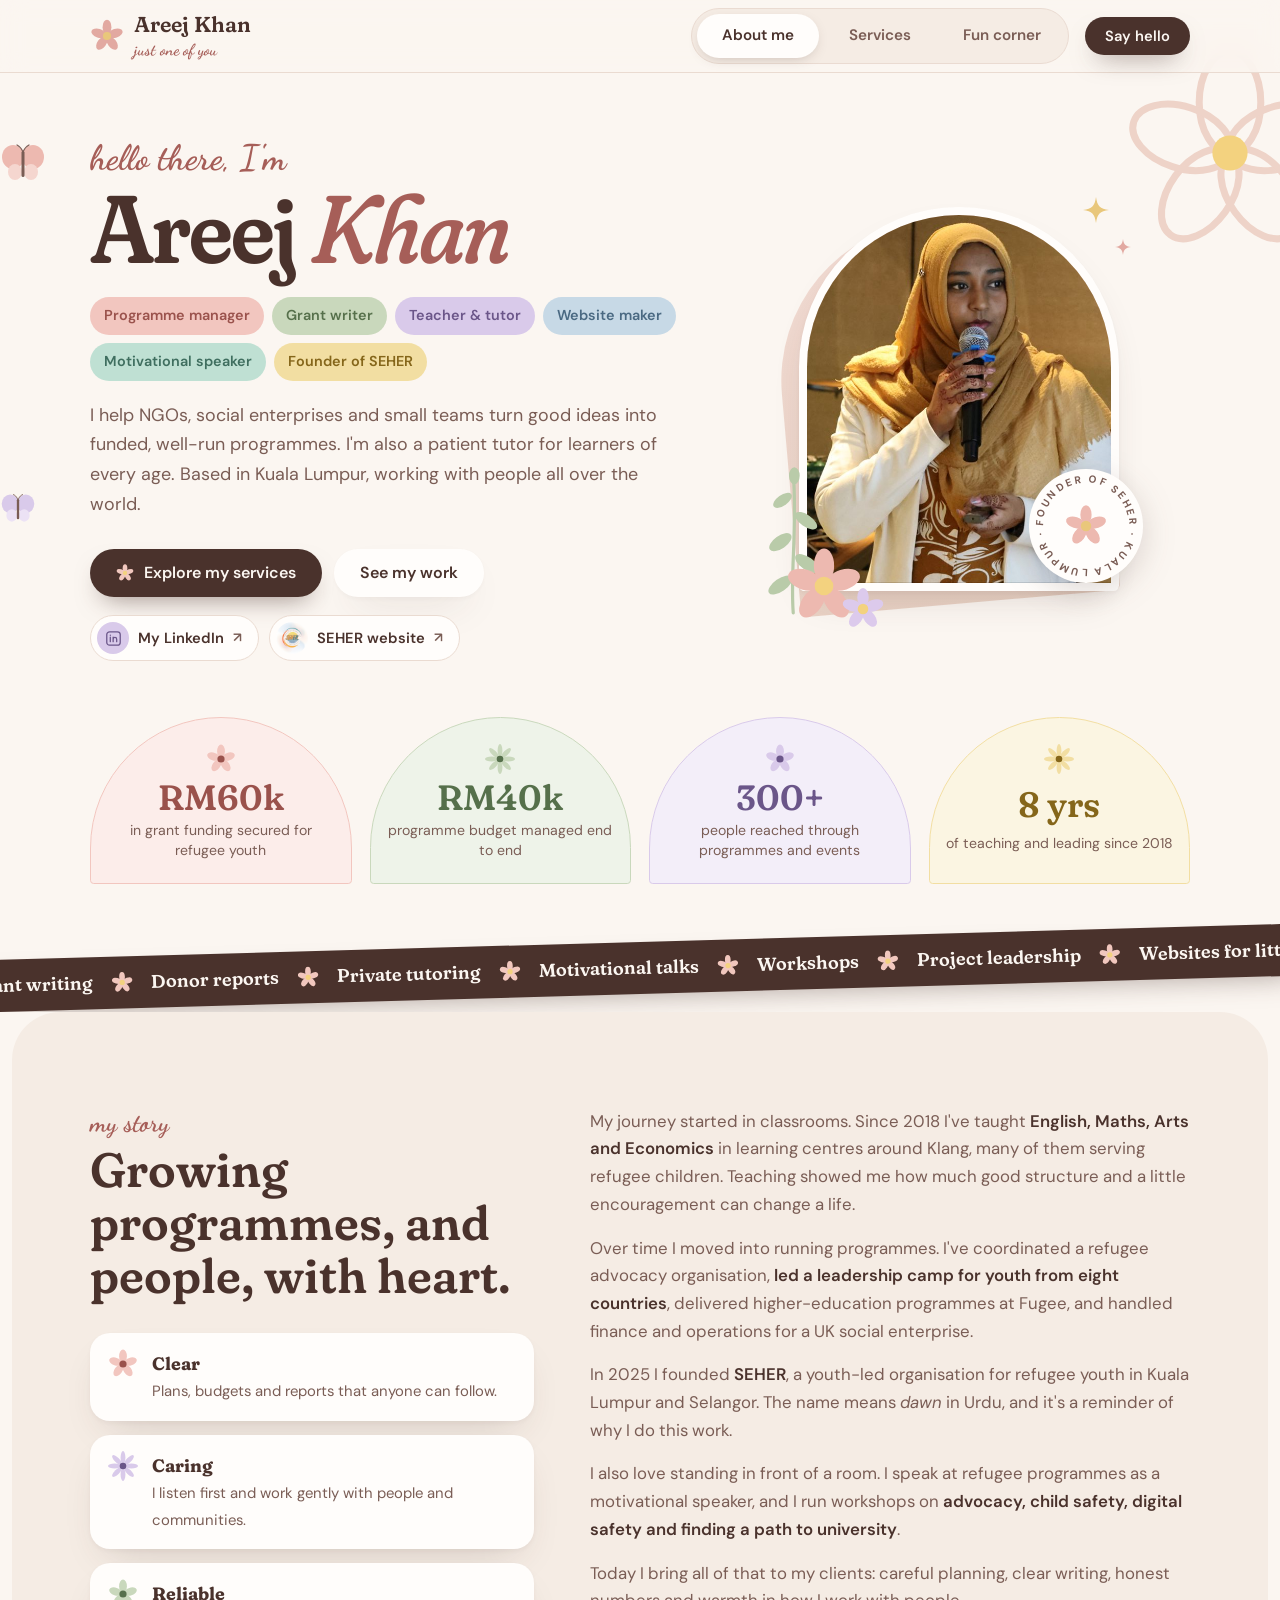
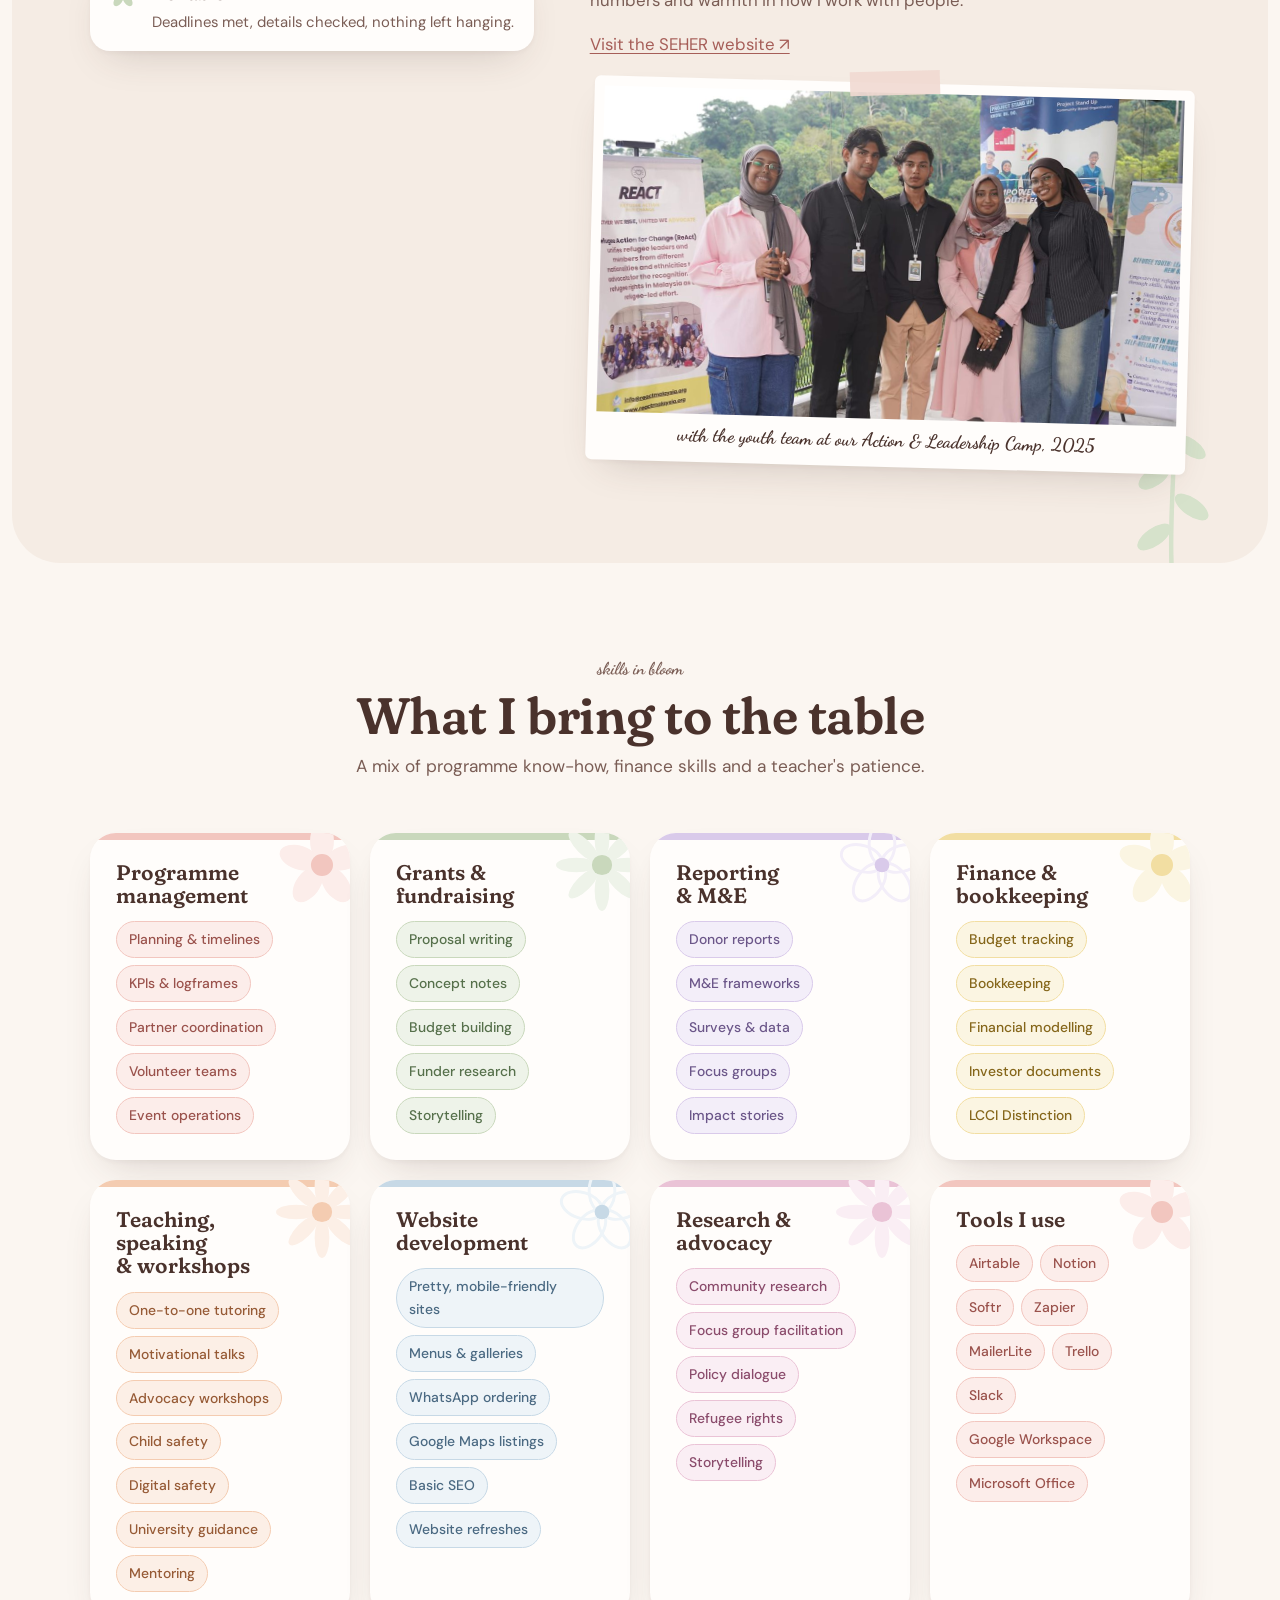
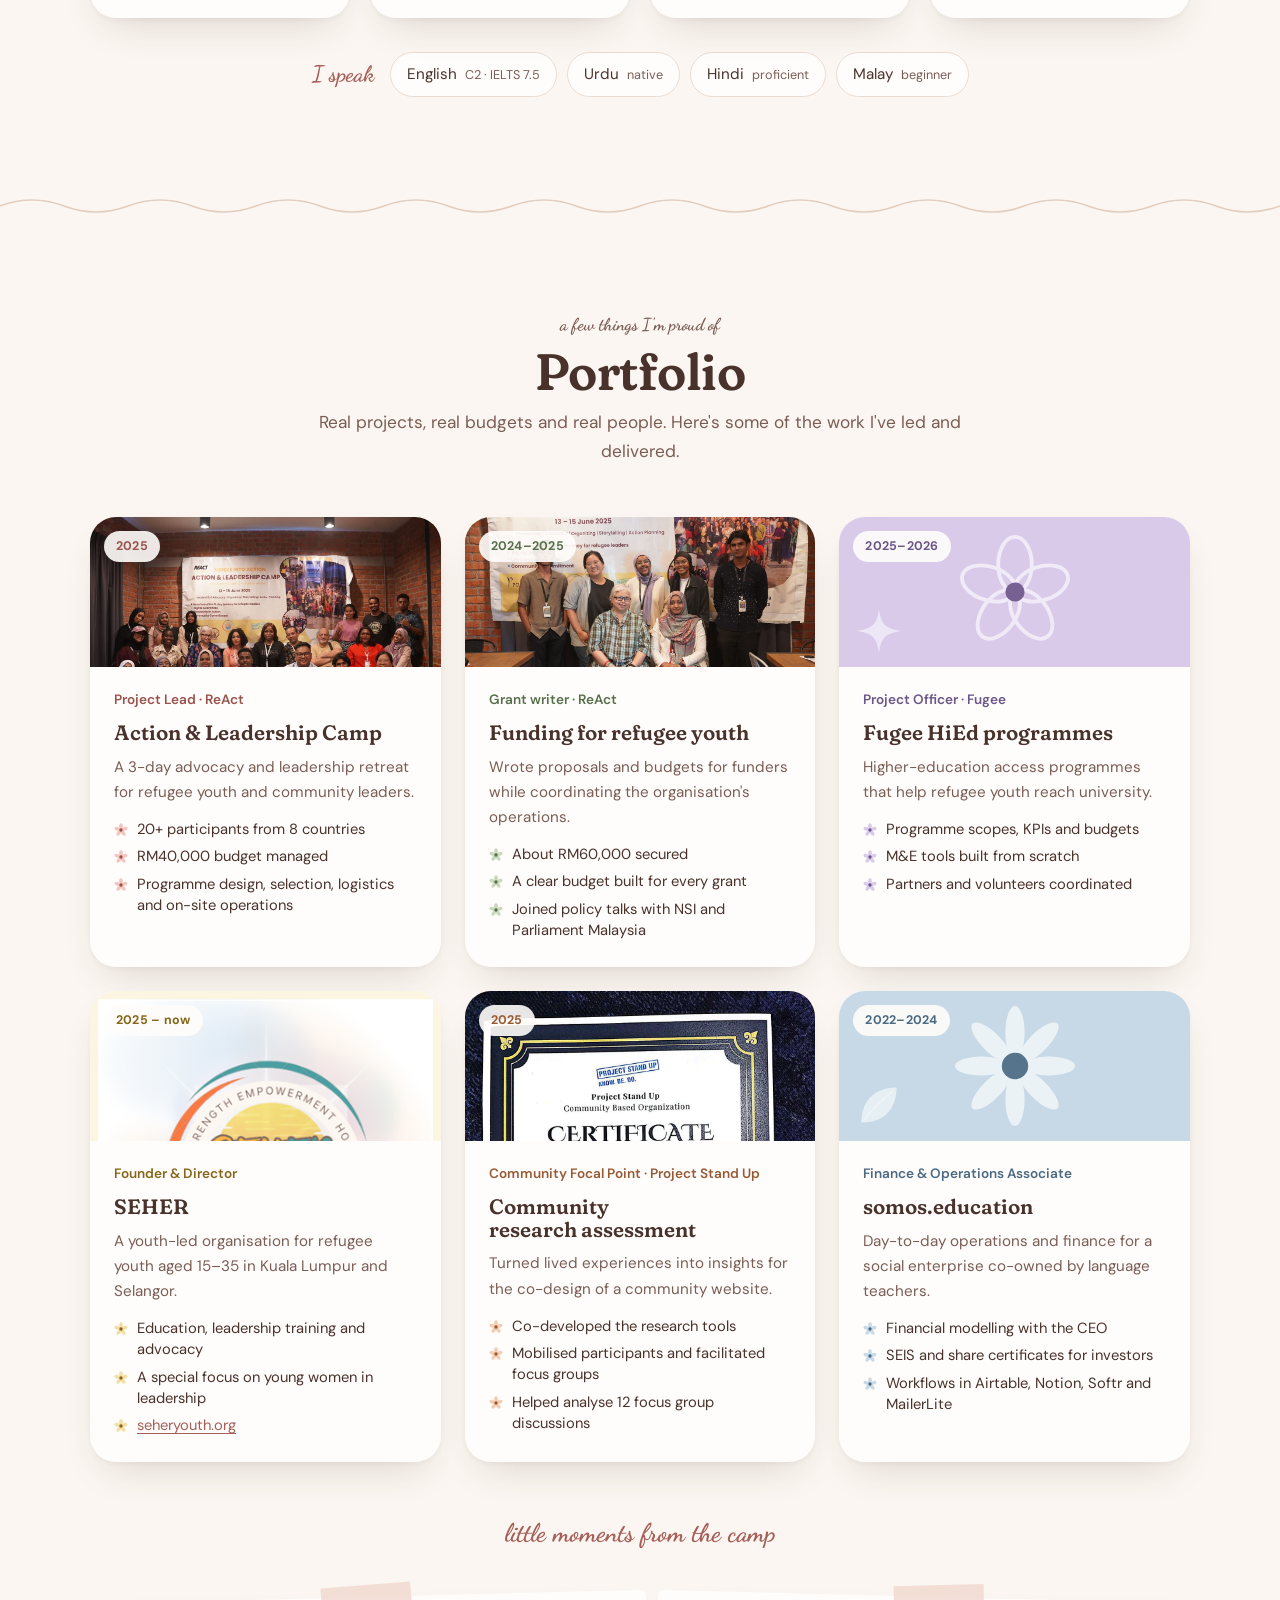
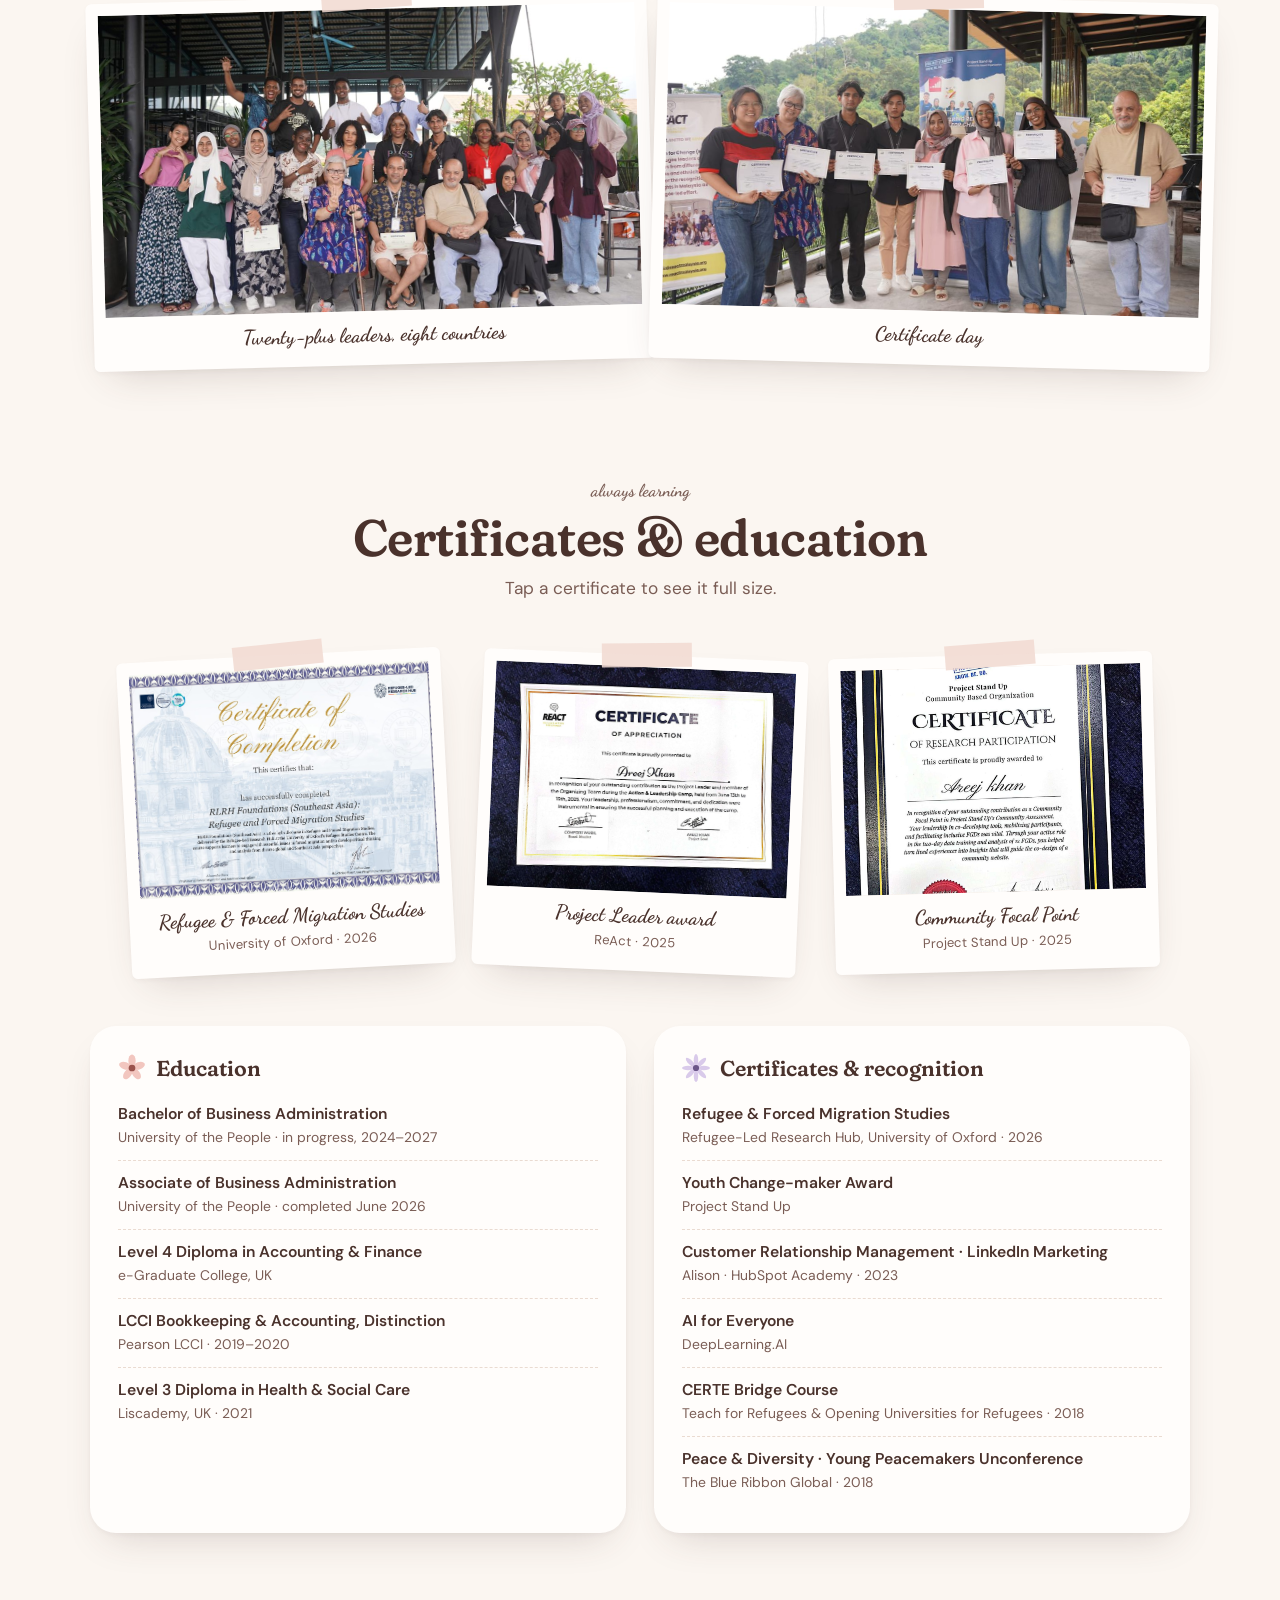
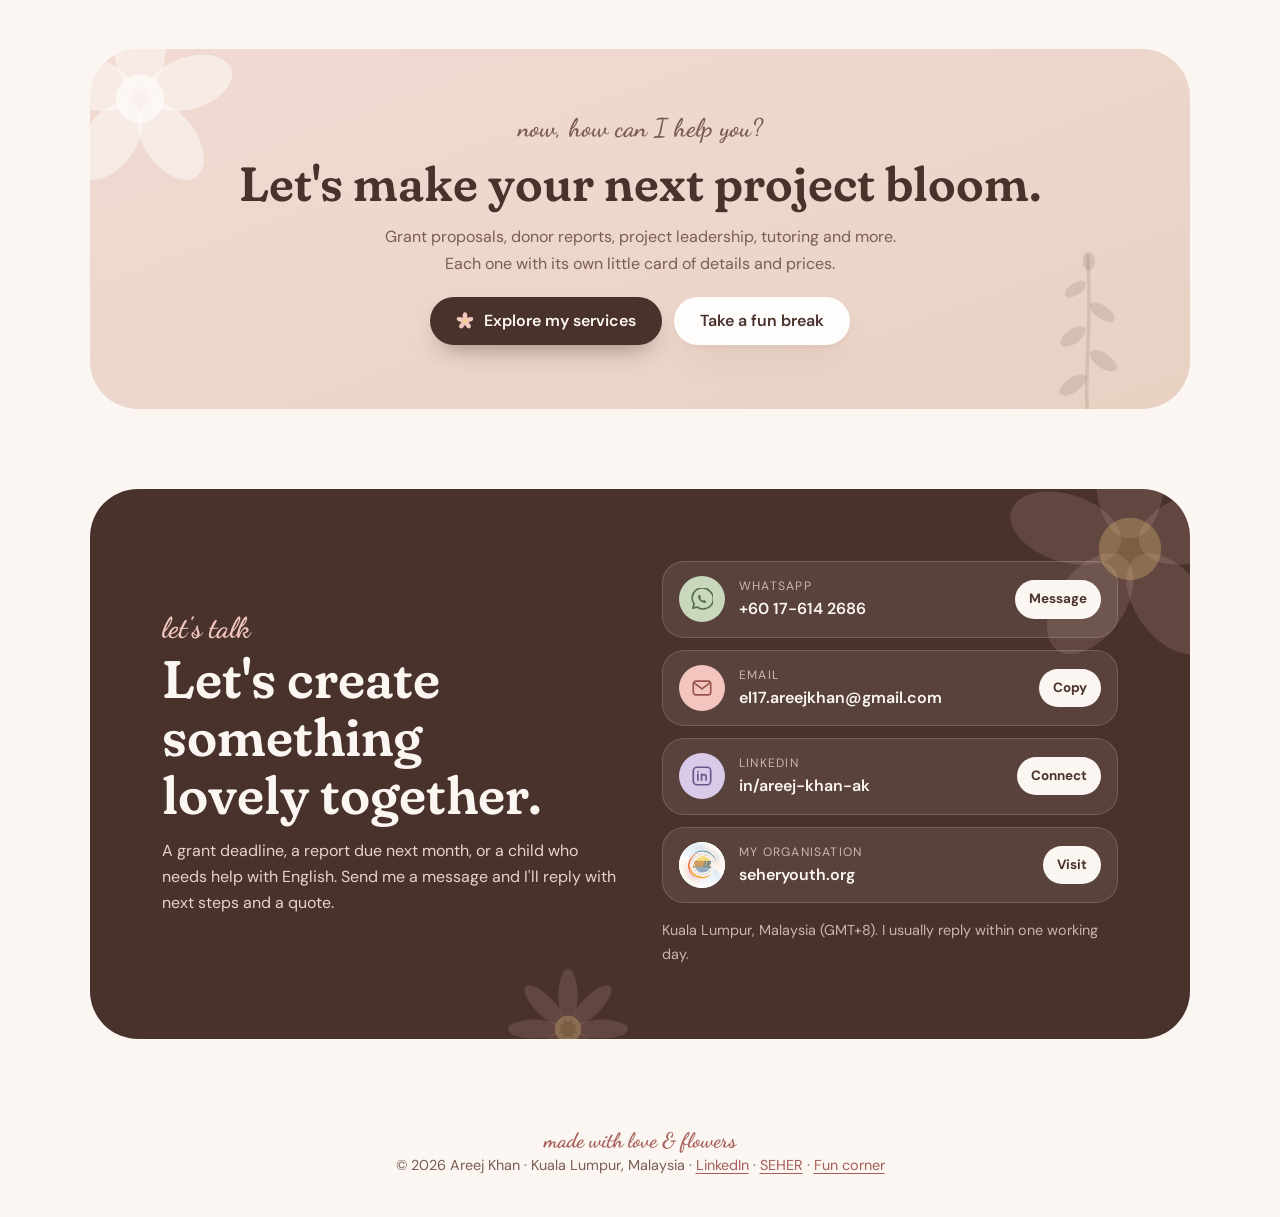
==== commit 81879bde: "Add Speaking & Workshops service New mint bubble and card for motivational talks at refugee programm" ====
--- a/index.html
+++ b/index.html
@@ -4,7 +4,7 @@
 <meta charset="utf-8">
 <meta name="viewport" content="width=device-width, initial-scale=1, viewport-fit=cover">
 <title>Areej Khan</title>
-<meta name="description" content="Areej Khan: programme manager, grant writer and tutor. Grant proposals, donor reports, contract project leadership, operations, websites and private tutoring. Based in Kuala Lumpur, working worldwide. Prices in RM and USD.">
+<meta name="description" content="Areej Khan: programme manager, grant writer, tutor and motivational speaker. Grant proposals, donor reports, project leadership, workshops, websites and private tutoring. Based in Kuala Lumpur, working worldwide. Prices in RM and USD.">
 <meta property="og:title" content="Areej Khan | Programmes, Proposals &amp; Tutoring">
 <meta property="og:description" content="Grant proposals, donor reports, project leadership, websites and private tutoring. Prices in RM and USD.">
 <meta property="og:image" content="https://helloonegirl.github.io/assets/areej-khan.jpg">
@@ -49,6 +49,7 @@
 .s-peach    { --c: #F4CCB1; --l: #FCEFE6; --d: #965A35; }
 .s-sky      { --c: #C7D9E6; --l: #EEF4F8; --d: #4A6982; }
 .s-mauve    { --c: #EAC3D6; --l: #FAEEF4; --d: #8A4B6B; }
+.s-mint     { --c: #BFE0D3; --l: #EAF6F1; --d: #3F6E5F; }
 
 *, *::before, *::after { box-sizing: border-box; }
 [hidden] { display: none !important; }
@@ -846,6 +847,7 @@
           <span class="s-sage">Grant writer</span>
           <span class="s-lavender">Teacher &amp; tutor</span>
           <span class="s-sky">Website maker</span>
+          <span class="s-mint">Motivational speaker</span>
           <span class="s-butter">Founder of SEHER</span>
         </div>
         <p class="hero-lede">I help NGOs, social enterprises and small teams turn good ideas into funded, well-run programmes. I'm also a patient tutor for learners of every age. Based in Kuala Lumpur, working with people all over the world.</p>
@@ -888,8 +890,8 @@
 
   <div class="ribbon-wrap" aria-hidden="true">
     <div class="ribbon"><div class="ribbon-track">
-      <span>Grant writing <svg class="ic"><use href="#daisy"/></svg> Donor reports <svg class="ic"><use href="#daisy"/></svg> Private tutoring <svg class="ic"><use href="#daisy"/></svg> Project leadership <svg class="ic"><use href="#daisy"/></svg> Websites for little shops <svg class="ic"><use href="#daisy"/></svg> Bookkeeping <svg class="ic"><use href="#daisy"/></svg> Translation <svg class="ic"><use href="#daisy"/></svg></span>
-      <span>Grant writing <svg class="ic"><use href="#daisy"/></svg> Donor reports <svg class="ic"><use href="#daisy"/></svg> Private tutoring <svg class="ic"><use href="#daisy"/></svg> Project leadership <svg class="ic"><use href="#daisy"/></svg> Websites for little shops <svg class="ic"><use href="#daisy"/></svg> Bookkeeping <svg class="ic"><use href="#daisy"/></svg> Translation <svg class="ic"><use href="#daisy"/></svg></span>
+      <span>Grant writing <svg class="ic"><use href="#daisy"/></svg> Donor reports <svg class="ic"><use href="#daisy"/></svg> Private tutoring <svg class="ic"><use href="#daisy"/></svg> Motivational talks <svg class="ic"><use href="#daisy"/></svg> Workshops <svg class="ic"><use href="#daisy"/></svg> Project leadership <svg class="ic"><use href="#daisy"/></svg> Websites for little shops <svg class="ic"><use href="#daisy"/></svg> Bookkeeping <svg class="ic"><use href="#daisy"/></svg> Translation <svg class="ic"><use href="#daisy"/></svg></span>
+      <span>Grant writing <svg class="ic"><use href="#daisy"/></svg> Donor reports <svg class="ic"><use href="#daisy"/></svg> Private tutoring <svg class="ic"><use href="#daisy"/></svg> Motivational talks <svg class="ic"><use href="#daisy"/></svg> Workshops <svg class="ic"><use href="#daisy"/></svg> Project leadership <svg class="ic"><use href="#daisy"/></svg> Websites for little shops <svg class="ic"><use href="#daisy"/></svg> Bookkeeping <svg class="ic"><use href="#daisy"/></svg> Translation <svg class="ic"><use href="#daisy"/></svg></span>
     </div></div>
   </div>
 
@@ -910,6 +912,7 @@
         <p>My journey started in classrooms. Since 2018 I've taught <strong>English, Maths, Arts and Economics</strong> in learning centres around Klang, many of them serving refugee children. Teaching showed me how much good structure and a little encouragement can change a life.</p>
         <p>Over time I moved into running programmes. I've coordinated a refugee advocacy organisation, <strong>led a leadership camp for youth from eight countries</strong>, delivered higher-education programmes at Fugee, and handled finance and operations for a UK social enterprise.</p>
         <p>In 2025 I founded <strong>SEHER</strong>, a youth-led organisation for refugee youth in Kuala Lumpur and Selangor. The name means <em>dawn</em> in Urdu, and it's a reminder of why I do this work.</p>
+        <p>I also love standing in front of a room. I speak at refugee programmes as a motivational speaker, and I run workshops on <strong>advocacy, child safety, digital safety and finding a path to university</strong>.</p>
         <p>Today I bring all of that to my clients: careful planning, clear writing, honest numbers and warmth in how I work with people.</p>
         <p><a href="https://seheryouth.org" target="_blank" rel="noopener">Visit the SEHER website ↗</a></p>
         <figure class="story-photo">
@@ -938,8 +941,8 @@
           <div class="chips"><span>Donor reports</span><span>M&amp;E frameworks</span><span>Surveys &amp; data</span><span>Focus groups</span><span>Impact stories</span></div></article>
         <article class="skill s-butter"><svg class="ic corner"><use href="#daisy"/></svg><h3>Finance &amp; bookkeeping</h3>
           <div class="chips"><span>Budget tracking</span><span>Bookkeeping</span><span>Financial modelling</span><span>Investor documents</span><span>LCCI Distinction</span></div></article>
-        <article class="skill s-peach"><svg class="ic corner"><use href="#aster"/></svg><h3>Teaching &amp; facilitation</h3>
-          <div class="chips"><span>One-to-one tutoring</span><span>Workshops</span><span>Public speaking</span><span>Mentoring</span><span>Advocacy</span></div></article>
+        <article class="skill s-peach"><svg class="ic corner"><use href="#aster"/></svg><h3>Teaching, speaking &amp; workshops</h3>
+          <div class="chips"><span>One-to-one tutoring</span><span>Motivational talks</span><span>Advocacy workshops</span><span>Child safety</span><span>Digital safety</span><span>University guidance</span><span>Mentoring</span></div></article>
         <article class="skill s-sky"><svg class="ic corner"><use href="#bloom"/></svg><h3>Website development</h3>
           <div class="chips"><span>Pretty, mobile-friendly sites</span><span>Menus &amp; galleries</span><span>WhatsApp ordering</span><span>Google Maps listings</span><span>Basic SEO</span><span>Website refreshes</span></div></article>
         <article class="skill s-mauve"><svg class="ic corner"><use href="#aster"/></svg><h3>Research &amp; advocacy</h3>
@@ -1602,7 +1605,7 @@
       peek: 'Plans, people and delivery.',
       tag: 'I step in to plan, run and close a programme, event or project for you.',
       intro: 'I led a 3-day camp for 20+ refugee youth from 8 countries: programme design, team recruitment, participant selection, logistics, budget and on-site operations. I can do the same for your programme, event or project, remotely or on site.',
-      includes: ['Project plans, timelines and budgets', 'Partner, volunteer and vendor coordination', 'Events, camps and retreats from start to finish', 'Workshops on leadership, advocacy or proposal writing'],
+      includes: ['Project plans, timelines and budgets', 'Partner, volunteer and vendor coordination', 'Events, camps and retreats from start to finish', 'Mentoring and hands-on support for your team'],
       infos: [
         { title: 'Remote', small: 'Anywhere', text: 'Planning, coordination and reporting online.' },
         { title: 'On site', small: 'Kuala Lumpur & nearby', text: 'Events, camps and day-to-day programme delivery.' }
@@ -1612,9 +1615,35 @@
           ['Project lead or coordinator', 'Flexible hours', 'RM80', 'per hour'],
           ['Part-time retainer', 'About 60 hours a month, 3-month minimum', 'from RM4,200', 'per month'],
           ['Event, camp or retreat', 'Design, logistics, budget and on-site operations', 'from RM3,500', 'per event'],
-          ['Workshop facilitation', '90-minute session, online or in person', 'RM600', 'per session'] ] }
+          ['Programme health check', 'A review of your plan, budget and M&E, with clear next steps', 'RM800', 'per review'] ] }
       ],
       perks: ['Weekly check-ins', 'Shared progress tracker', 'Final close-out report']
+    },
+    {
+      id: 'speaking', cls: 's-mint', icon: 'aster', size: 244, name: 'Speaking & Workshops', from: 'from RM450',
+      eyebrow: 'words that light a spark',
+      peek: 'Motivational talks & workshops for refugee programmes.',
+      tag: 'Motivational talks and hands-on workshops for refugee programmes, schools, learning centres and youth groups.',
+      intro: "I speak at refugee programmes about education, resilience and leadership, drawing on years of working alongside refugee youth in Malaysia as a teacher, programme lead and founder of SEHER. My workshops are warm, practical and interactive, so people leave knowing exactly what to do next. I can run them in English, Urdu or Hindi.",
+      includes: [
+        'Motivational talks for refugee youth, parents and community events',
+        'Advocacy: knowing your rights, speaking up and storytelling for change',
+        'Child safety: safe adults, warning signs and what to do, for parents, teachers and youth workers',
+        'Digital safety: scams, privacy, cyberbullying and safe social media',
+        'Guidance for tertiary education: pathways, scholarships and applications for refugee students'
+      ],
+      infos: [
+        { title: 'Who it is for', small: 'Audiences', text: 'Refugee programmes, NGOs, schools, learning centres, youth groups and community events.' },
+        { title: 'Online or in person', small: 'Format', text: 'In person around Kuala Lumpur, or online anywhere. Travel further away is added at cost.' }
+      ],
+      prices: [
+        { group: 'Talks & workshops', rows: [
+          ['Motivational talk', '45–60 minutes, with time for questions', 'RM450', 'per talk'],
+          ['Workshop', '90 minutes on one topic, with activities', 'RM600', 'per session'],
+          ['Half-day workshop', 'About 3 hours, with materials and handouts', 'from RM1,200', 'per half day'],
+          ['Full-day training or series', 'Several topics, or a series for the same group', 'from RM2,200', 'per day'] ] }
+      ],
+      perks: ['English, Urdu or Hindi', 'Activities & handouts', 'Community rate for refugee-led groups']
     },
     {
       id: 'ops', cls: 's-peach', icon: 'daisy', size: 228, name: 'Operations & Bookkeeping', from: 'from RM50/hr',
